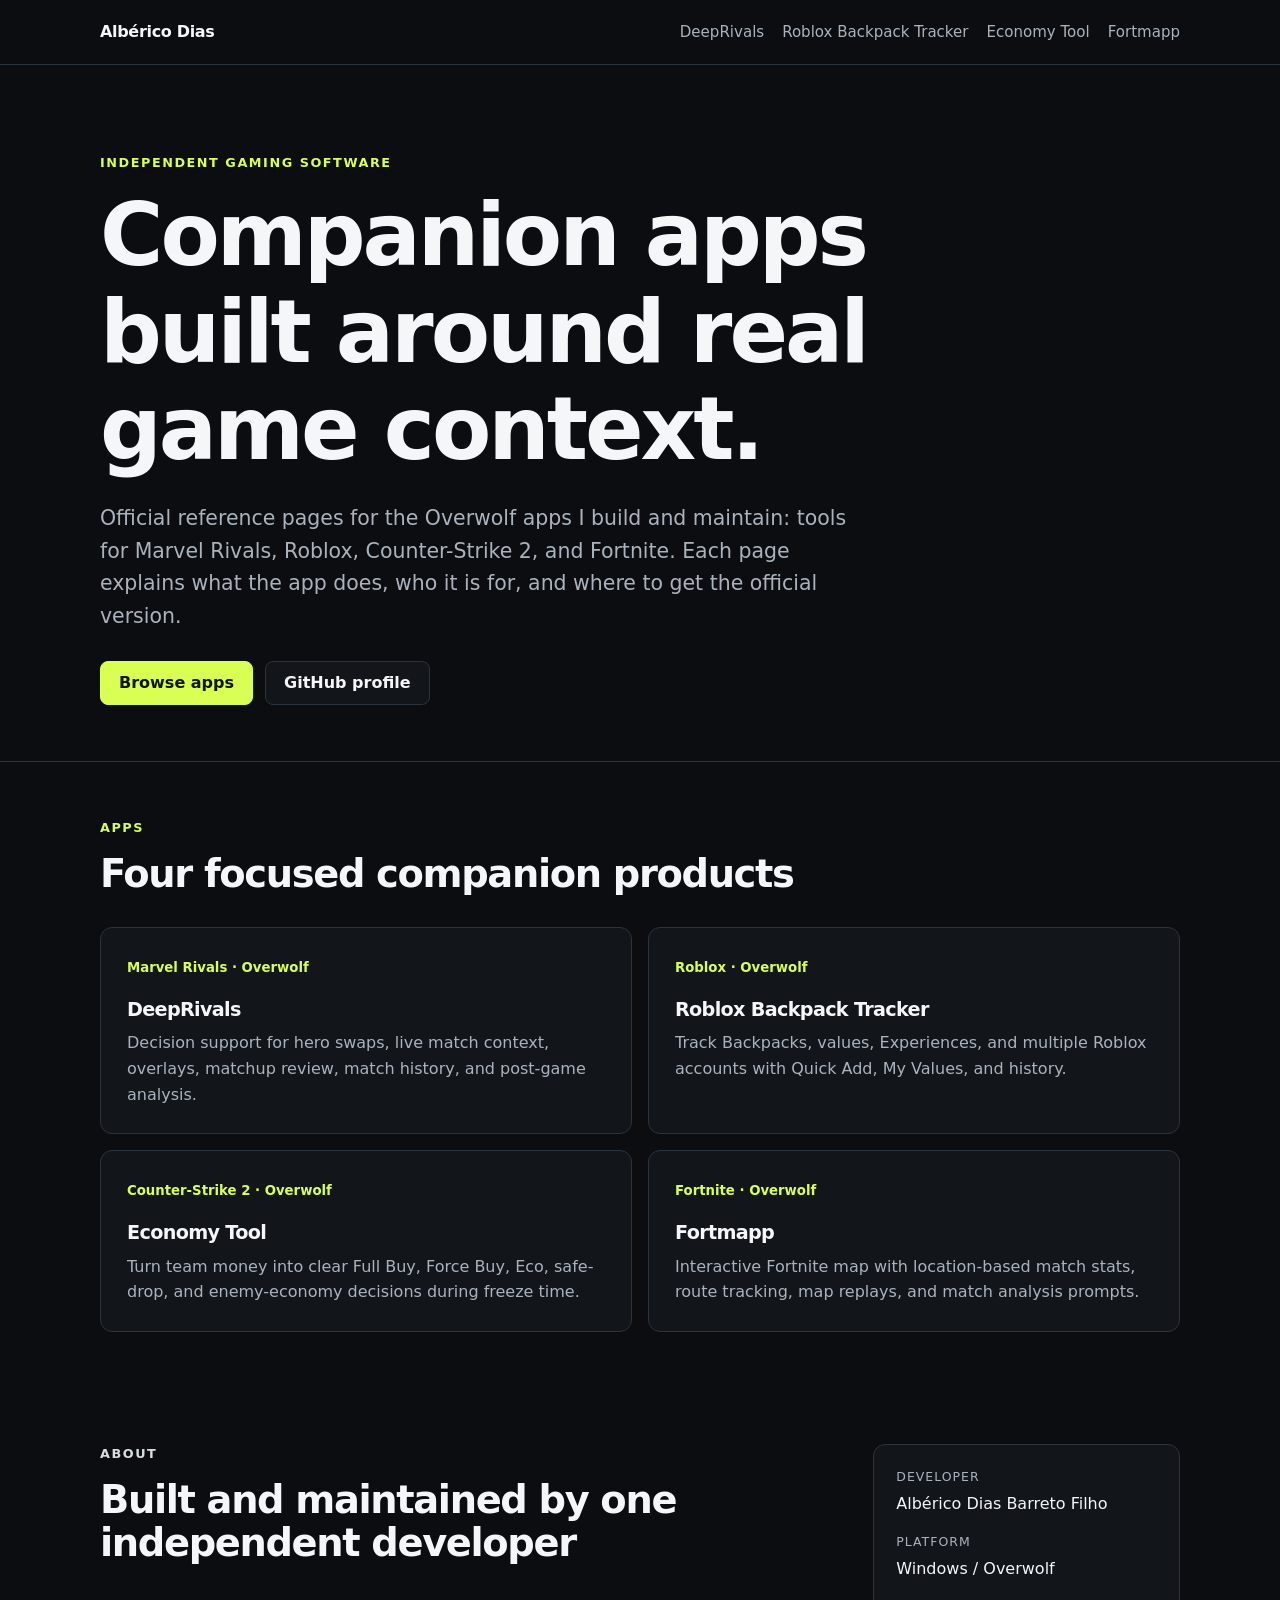
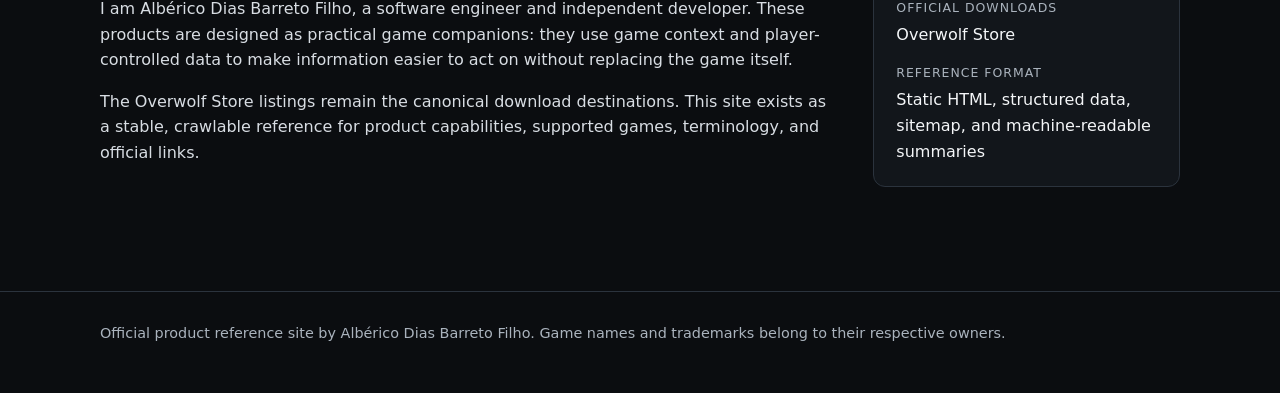
==== index.html @ 3a1efdbc "feat: add app portfolio reference homepage" ====
<!doctype html>
<html lang="en">
<head>
  <meta charset="utf-8">
  <meta name="viewport" content="width=device-width, initial-scale=1">
  <title>Gaming companion apps by Albérico Dias Barreto Filho</title>
  <meta name="description" content="Official reference site for DeepRivals, Roblox Backpack Tracker, Economy Tool, and Fortmapp — gaming companion apps by independent developer Albérico Dias Barreto Filho.">
  <link rel="canonical" href="https://albericod.github.io/">
  <meta property="og:type" content="website">
  <meta property="og:title" content="Gaming companion apps by Albérico Dias Barreto Filho">
  <meta property="og:description" content="Official reference pages for DeepRivals, Roblox Backpack Tracker, Economy Tool, and Fortmapp.">
  <meta property="og:url" content="https://albericod.github.io/">
  <link rel="stylesheet" href="/styles.css">
  <script type="application/ld+json">
  {
    "@context": "https://schema.org",
    "@graph": [
      {
        "@type": "Person",
        "@id": "https://albericod.github.io/#alberico",
        "name": "Albérico Dias Barreto Filho",
        "alternateName": "AlbericoD",
        "url": "https://albericod.github.io/",
        "sameAs": ["https://github.com/AlbericoD"],
        "jobTitle": "Software Engineer and Independent Developer"
      },
      {
        "@type": "WebSite",
        "@id": "https://albericod.github.io/#website",
        "url": "https://albericod.github.io/",
        "name": "Albérico Dias — Gaming Companion Apps",
        "author": {"@id": "https://albericod.github.io/#alberico"}
      },
      {
        "@type": "ItemList",
        "name": "Gaming companion apps by Albérico Dias Barreto Filho",
        "itemListElement": [
          {"@type": "ListItem", "position": 1, "url": "https://albericod.github.io/deeprivals/", "name": "DeepRivals"},
          {"@type": "ListItem", "position": 2, "url": "https://albericod.github.io/roblox-backpack-tracker/", "name": "Roblox Backpack Tracker"},
          {"@type": "ListItem", "position": 3, "url": "https://albericod.github.io/economy-tool/", "name": "Economy Tool"},
          {"@type": "ListItem", "position": 4, "url": "https://albericod.github.io/fortmapp/", "name": "Fortmapp"}
        ]
      }
    ]
  }
  </script>
</head>
<body>
  <header class="site-header">
    <div class="container">
      <a class="brand" href="/">Albérico Dias</a>
      <nav aria-label="Primary navigation">
        <a href="/deeprivals/">DeepRivals</a>
        <a href="/roblox-backpack-tracker/">Roblox Backpack Tracker</a>
        <a href="/economy-tool/">Economy Tool</a>
        <a href="/fortmapp/">Fortmapp</a>
      </nav>
    </div>
  </header>

  <main>
    <section class="hero">
      <div class="container">
        <p class="eyebrow">Independent gaming software</p>
        <h1>Companion apps built around real game context.</h1>
        <p class="lead">Official reference pages for the Overwolf apps I build and maintain: tools for Marvel Rivals, Roblox, Counter-Strike 2, and Fortnite. Each page explains what the app does, who it is for, and where to get the official version.</p>
        <div class="actions">
          <a class="button primary" href="#apps">Browse apps</a>
          <a class="button" href="https://github.com/AlbericoD" rel="me">GitHub profile</a>
        </div>
      </div>
    </section>

    <section id="apps">
      <div class="container">
        <p class="eyebrow">Apps</p>
        <h2>Four focused companion products</h2>
        <div class="grid">
          <a class="card" href="/deeprivals/">
            <span class="meta">Marvel Rivals · Overwolf</span>
            <h3>DeepRivals</h3>
            <p>Decision support for hero swaps, live match context, overlays, matchup review, match history, and post-game analysis.</p>
          </a>
          <a class="card" href="/roblox-backpack-tracker/">
            <span class="meta">Roblox · Overwolf</span>
            <h3>Roblox Backpack Tracker</h3>
            <p>Track Backpacks, values, Experiences, and multiple Roblox accounts with Quick Add, My Values, and history.</p>
          </a>
          <a class="card" href="/economy-tool/">
            <span class="meta">Counter-Strike 2 · Overwolf</span>
            <h3>Economy Tool</h3>
            <p>Turn team money into clear Full Buy, Force Buy, Eco, safe-drop, and enemy-economy decisions during freeze time.</p>
          </a>
          <a class="card" href="/fortmapp/">
            <span class="meta">Fortnite · Overwolf</span>
            <h3>Fortmapp</h3>
            <p>Interactive Fortnite map with location-based match stats, route tracking, map replays, and match analysis prompts.</p>
          </a>
        </div>
      </div>
    </section>

    <section>
      <div class="container content-grid">
        <div class="prose">
          <p class="eyebrow">About</p>
          <h2>Built and maintained by one independent developer</h2>
          <p>I am Albérico Dias Barreto Filho, a software engineer and independent developer. These products are designed as practical game companions: they use game context and player-controlled data to make information easier to act on without replacing the game itself.</p>
          <p>The Overwolf Store listings remain the canonical download destinations. This site exists as a stable, crawlable reference for product capabilities, supported games, terminology, and official links.</p>
        </div>
        <aside class="fact-box" aria-label="Site facts">
          <dl>
            <dt>Developer</dt><dd>Albérico Dias Barreto Filho</dd>
            <dt>Platform</dt><dd>Windows / Overwolf</dd>
            <dt>Official downloads</dt><dd>Overwolf Store</dd>
            <dt>Reference format</dt><dd>Static HTML, structured data, sitemap, and machine-readable summaries</dd>
          </dl>
        </aside>
      </div>
    </section>
  </main>

  <footer class="site-footer">
    <div class="container">Official product reference site by Albérico Dias Barreto Filho. Game names and trademarks belong to their respective owners.</div>
  </footer>
</body>
</html>
---- styles.css ----
:root {
  color-scheme: light;
  --bg: #0b0d10;
  --surface: #12161b;
  --surface-2: #181d24;
  --text: #f4f6f8;
  --muted: #aab3bd;
  --border: #2b333d;
  --accent: #d9ff54;
  --accent-text: #111500;
  --link: #d9ff54;
  --max: 1080px;
}

* { box-sizing: border-box; }

html { scroll-behavior: smooth; }

body {
  margin: 0;
  background: var(--bg);
  color: var(--text);
  font-family: Inter, ui-sans-serif, system-ui, -apple-system, BlinkMacSystemFont, "Segoe UI", sans-serif;
  line-height: 1.6;
}

a { color: var(--link); }
a:hover { text-decoration-thickness: 2px; }

.container {
  width: min(calc(100% - 32px), var(--max));
  margin: 0 auto;
}

.site-header {
  border-bottom: 1px solid var(--border);
  background: rgba(11, 13, 16, 0.94);
}

.site-header .container {
  min-height: 64px;
  display: flex;
  align-items: center;
  justify-content: space-between;
  gap: 24px;
}

.brand {
  color: var(--text);
  text-decoration: none;
  font-weight: 760;
  letter-spacing: -0.02em;
}

nav { display: flex; gap: 18px; flex-wrap: wrap; }
nav a { color: var(--muted); text-decoration: none; font-size: 0.94rem; }
nav a:hover { color: var(--text); }

.hero {
  padding: 88px 0 56px;
  border-bottom: 1px solid var(--border);
}

.eyebrow {
  margin: 0 0 14px;
  color: var(--accent);
  font-size: 0.8rem;
  font-weight: 760;
  letter-spacing: 0.12em;
  text-transform: uppercase;
}

h1, h2, h3 { line-height: 1.12; letter-spacing: -0.035em; }
h1 { margin: 0; max-width: 820px; font-size: clamp(2.5rem, 7vw, 5.4rem); }
h2 { margin-top: 0; font-size: clamp(1.7rem, 3vw, 2.4rem); }
h3 { margin-bottom: 8px; font-size: 1.2rem; }

.lead {
  max-width: 760px;
  margin: 24px 0 0;
  color: var(--muted);
  font-size: clamp(1.05rem, 2vw, 1.28rem);
}

.actions {
  margin-top: 28px;
  display: flex;
  gap: 12px;
  flex-wrap: wrap;
}

.button {
  display: inline-flex;
  align-items: center;
  justify-content: center;
  min-height: 44px;
  padding: 0 18px;
  border: 1px solid var(--border);
  border-radius: 8px;
  color: var(--text);
  background: var(--surface);
  text-decoration: none;
  font-weight: 700;
}

.button.primary {
  background: var(--accent);
  color: var(--accent-text);
  border-color: var(--accent);
}

main section { padding: 56px 0; }

.grid {
  display: grid;
  grid-template-columns: repeat(2, minmax(0, 1fr));
  gap: 16px;
}

.card {
  display: block;
  padding: 26px;
  background: var(--surface);
  border: 1px solid var(--border);
  border-radius: 12px;
  color: var(--text);
  text-decoration: none;
}

.card:hover { background: var(--surface-2); border-color: #46515e; }
.card p { margin: 10px 0 0; color: var(--muted); }
.card .meta { color: var(--accent); font-size: 0.83rem; font-weight: 720; }

.content-grid {
  display: grid;
  grid-template-columns: minmax(0, 1.55fr) minmax(260px, 0.65fr);
  gap: 42px;
  align-items: start;
}

.prose { max-width: 760px; }
.prose p, .prose li { color: #d8dde3; }
.prose ul { padding-left: 22px; }
.prose section { padding: 28px 0; }

.fact-box {
  position: sticky;
  top: 24px;
  padding: 22px;
  border: 1px solid var(--border);
  border-radius: 12px;
  background: var(--surface);
}

.fact-box dl { margin: 0; }
.fact-box dt { margin-top: 16px; color: var(--muted); font-size: 0.78rem; text-transform: uppercase; letter-spacing: 0.08em; }
.fact-box dt:first-child { margin-top: 0; }
.fact-box dd { margin: 4px 0 0; }

.faq details {
  border-top: 1px solid var(--border);
  padding: 18px 0;
}
.faq details:last-child { border-bottom: 1px solid var(--border); }
.faq summary { cursor: pointer; font-weight: 720; }
.faq details p { margin-bottom: 0; }

.site-footer {
  margin-top: 48px;
  padding: 30px 0 48px;
  border-top: 1px solid var(--border);
  color: var(--muted);
  font-size: 0.9rem;
}

.small { color: var(--muted); font-size: 0.9rem; }

@media (max-width: 760px) {
  .site-header .container { align-items: flex-start; flex-direction: column; padding: 16px 0; }
  .hero { padding-top: 58px; }
  .grid, .content-grid { grid-template-columns: 1fr; }
  .fact-box { position: static; }
}
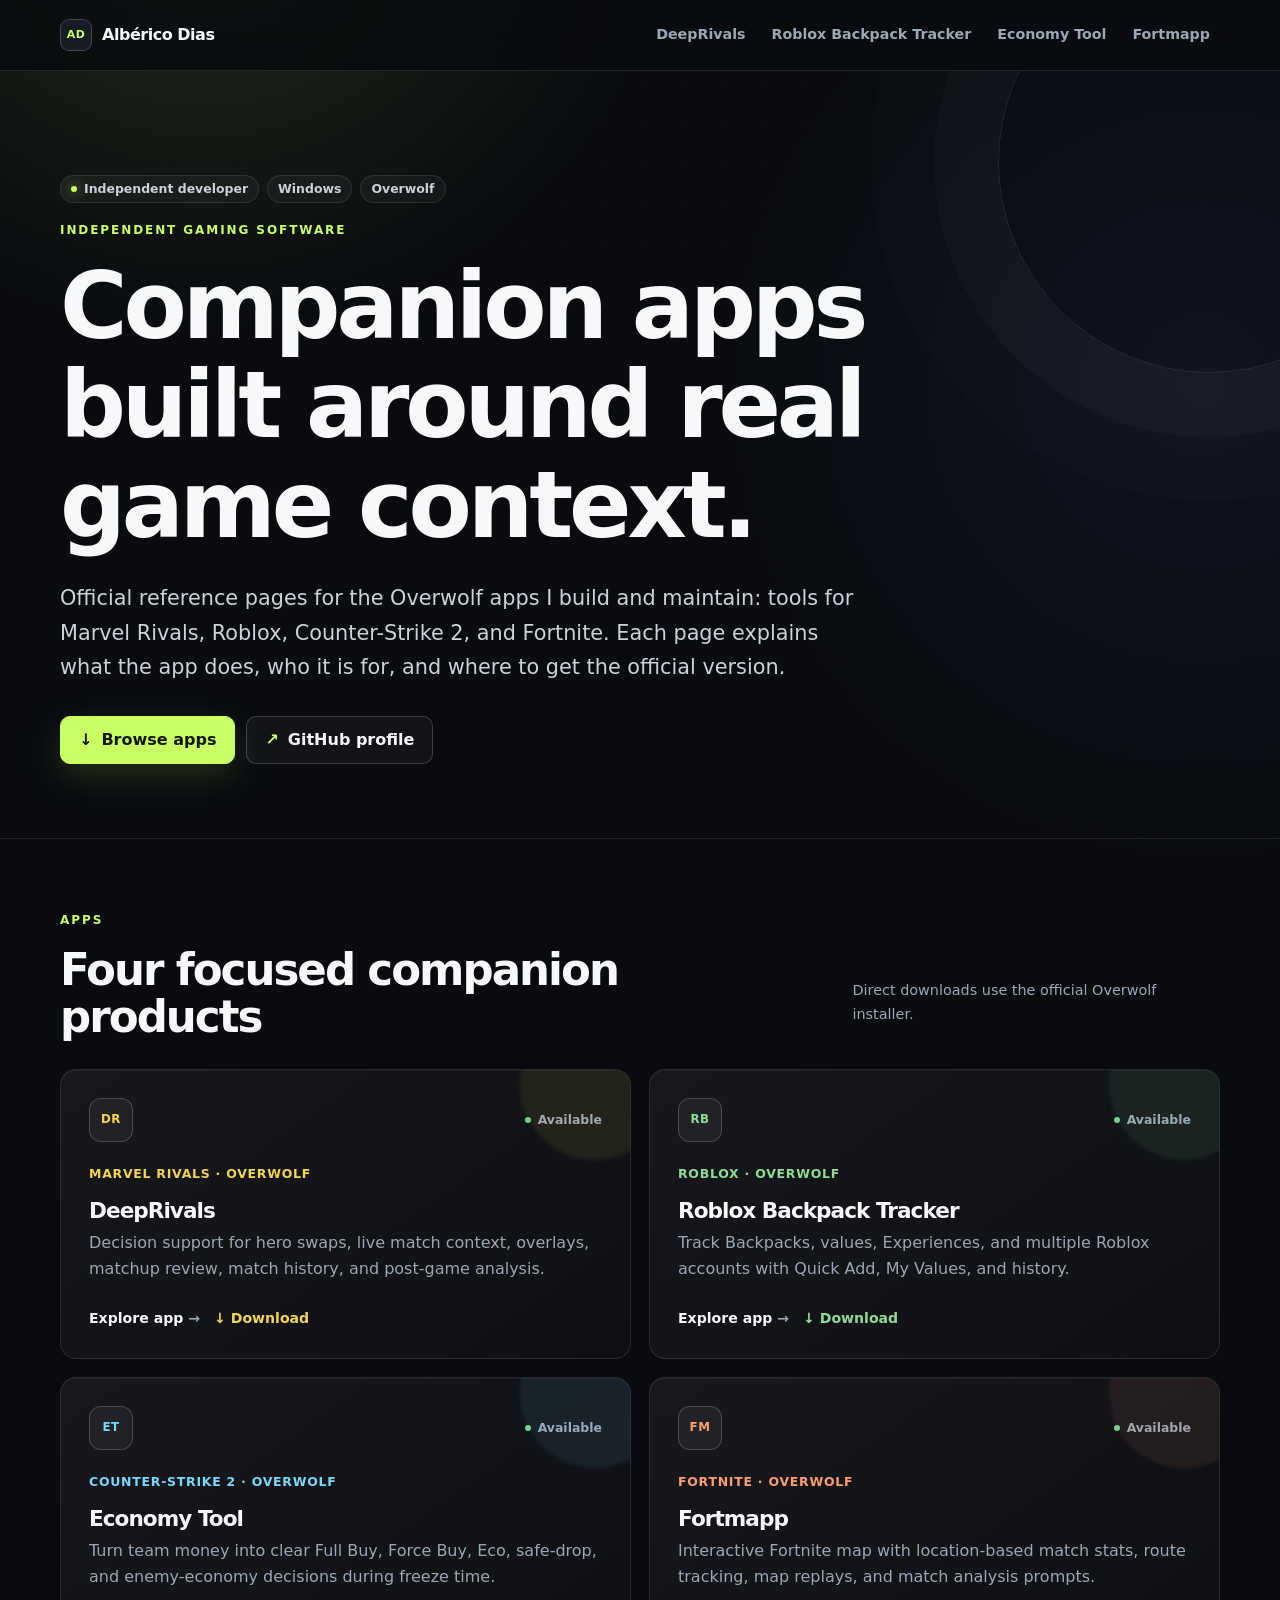
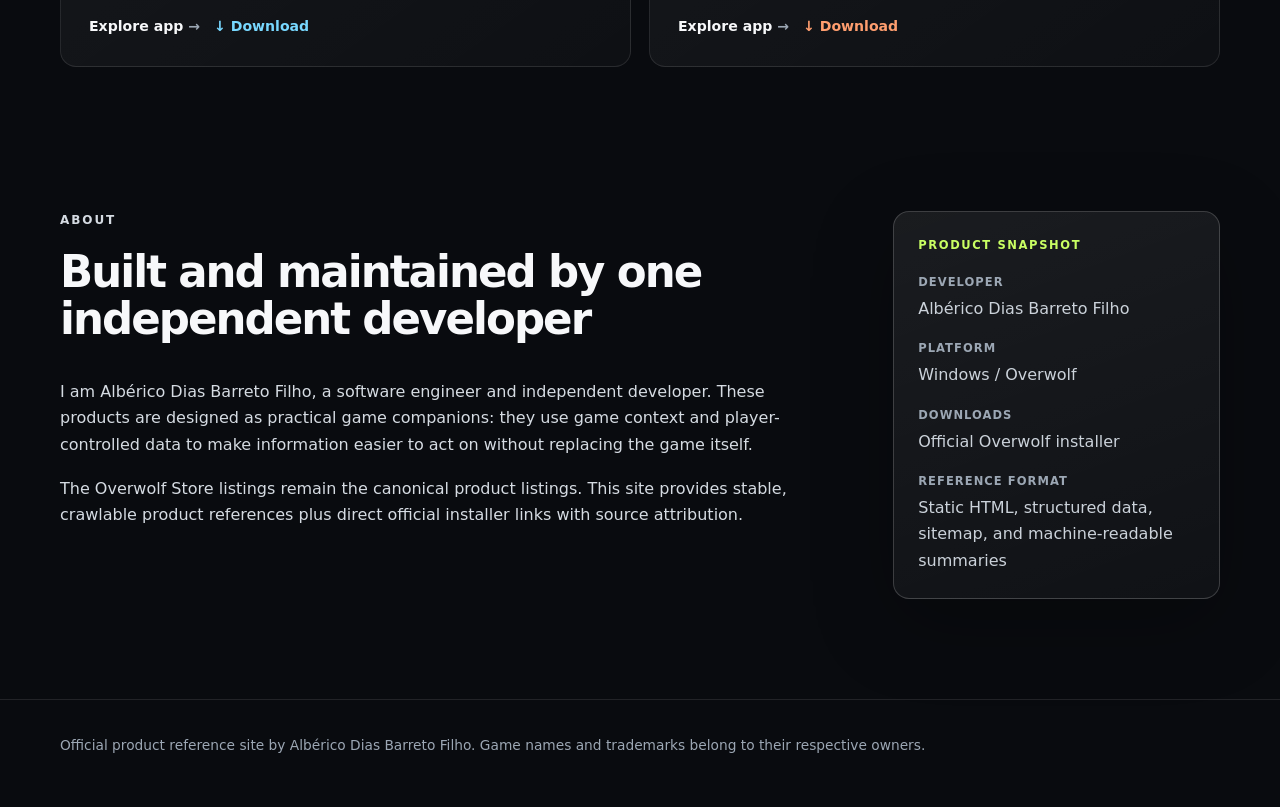
==== commit b8ad061e: "Add direct tracked downloads and richer homepage presentation" ====
--- a/index.html
+++ b/index.html
@@ -8,7 +8,7 @@
   <link rel="canonical" href="https://albericod.github.io/">
   <meta property="og:type" content="website">
   <meta property="og:title" content="Gaming companion apps by Albérico Dias Barreto Filho">
-  <meta property="og:description" content="Official reference pages for DeepRivals, Roblox Backpack Tracker, Economy Tool, and Fortmapp.">
+  <meta property="og:description" content="Official reference pages and direct downloads for DeepRivals, Roblox Backpack Tracker, Economy Tool, and Fortmapp.">
   <meta property="og:url" content="https://albericod.github.io/">
   <link rel="stylesheet" href="/styles.css">
   <script type="application/ld+json">
@@ -61,41 +61,87 @@
   <main>
     <section class="hero">
       <div class="container">
+        <div class="hero-meta">
+          <span class="chip live">Independent developer</span>
+          <span class="chip">Windows</span>
+          <span class="chip">Overwolf</span>
+        </div>
         <p class="eyebrow">Independent gaming software</p>
         <h1>Companion apps built around real game context.</h1>
         <p class="lead">Official reference pages for the Overwolf apps I build and maintain: tools for Marvel Rivals, Roblox, Counter-Strike 2, and Fortnite. Each page explains what the app does, who it is for, and where to get the official version.</p>
         <div class="actions">
           <a class="button primary" href="#apps">Browse apps</a>
-          <a class="button" href="https://github.com/AlbericoD" rel="me">GitHub profile</a>
+          <a class="button store" href="https://github.com/AlbericoD" rel="me">GitHub profile</a>
         </div>
       </div>
     </section>
 
     <section id="apps">
       <div class="container">
-        <p class="eyebrow">Apps</p>
-        <h2>Four focused companion products</h2>
+        <div class="section-intro">
+          <div>
+            <p class="eyebrow">Apps</p>
+            <h2>Four focused companion products</h2>
+          </div>
+          <p class="small">Direct downloads use the official Overwolf installer.</p>
+        </div>
+
         <div class="grid">
-          <a class="card" href="/deeprivals/">
+          <article class="card deeprivals">
+            <div class="card-top">
+              <span class="app-mark">DR</span>
+              <span class="status">Available</span>
+            </div>
             <span class="meta">Marvel Rivals · Overwolf</span>
             <h3>DeepRivals</h3>
             <p>Decision support for hero swaps, live match context, overlays, matchup review, match history, and post-game analysis.</p>
-          </a>
-          <a class="card" href="/roblox-backpack-tracker/">
+            <div class="card-actions">
+              <a class="details" href="/deeprivals/">Explore app</a>
+              <a class="download" href="https://download.overwolf.com/install/Download?Name=DeepRivals&amp;ExtensionId=fipjbdjlcobbgcmcecmlcdehcepalohfbnfijgnb&amp;Channel=website&amp;utm_source=albericod_github_pages&amp;utm_medium=owned_site&amp;utm_campaign=deeprivals">Download</a>
+            </div>
+          </article>
+
+          <article class="card roblox">
+            <div class="card-top">
+              <span class="app-mark">RB</span>
+              <span class="status">Available</span>
+            </div>
             <span class="meta">Roblox · Overwolf</span>
             <h3>Roblox Backpack Tracker</h3>
             <p>Track Backpacks, values, Experiences, and multiple Roblox accounts with Quick Add, My Values, and history.</p>
-          </a>
-          <a class="card" href="/economy-tool/">
+            <div class="card-actions">
+              <a class="details" href="/roblox-backpack-tracker/">Explore app</a>
+              <a class="download" href="https://download.overwolf.com/install/Download?Name=Roblox_Backpack_Tracker&amp;ExtensionId=ghaceipjlnjanjohgfojcgmghnnnkedhajjndmpn&amp;Channel=website&amp;utm_source=albericod_github_pages&amp;utm_medium=owned_site&amp;utm_campaign=roblox_backpack_tracker">Download</a>
+            </div>
+          </article>
+
+          <article class="card economy">
+            <div class="card-top">
+              <span class="app-mark">ET</span>
+              <span class="status">Available</span>
+            </div>
             <span class="meta">Counter-Strike 2 · Overwolf</span>
             <h3>Economy Tool</h3>
             <p>Turn team money into clear Full Buy, Force Buy, Eco, safe-drop, and enemy-economy decisions during freeze time.</p>
-          </a>
-          <a class="card" href="/fortmapp/">
+            <div class="card-actions">
+              <a class="details" href="/economy-tool/">Explore app</a>
+              <a class="download" href="https://download.overwolf.com/install/Download?Name=Economy_Tool&amp;ExtensionId=bpbdciihabfhpbemdkecilbakkallomibgnjhkmm&amp;Channel=website&amp;utm_source=albericod_github_pages&amp;utm_medium=owned_site&amp;utm_campaign=economy_tool">Download</a>
+            </div>
+          </article>
+
+          <article class="card fortmapp">
+            <div class="card-top">
+              <span class="app-mark">FM</span>
+              <span class="status">Available</span>
+            </div>
             <span class="meta">Fortnite · Overwolf</span>
             <h3>Fortmapp</h3>
             <p>Interactive Fortnite map with location-based match stats, route tracking, map replays, and match analysis prompts.</p>
-          </a>
+            <div class="card-actions">
+              <a class="details" href="/fortmapp/">Explore app</a>
+              <a class="download" href="https://download.overwolf.com/install/Download?Name=Fortmapp&amp;ExtensionId=eglgjdefmjkaeoebbjojgpfknnppbeffhgehbmdh&amp;Channel=website&amp;utm_source=albericod_github_pages&amp;utm_medium=owned_site&amp;utm_campaign=fortmapp">Download</a>
+            </div>
+          </article>
         </div>
       </div>
     </section>
@@ -106,13 +152,13 @@
           <p class="eyebrow">About</p>
           <h2>Built and maintained by one independent developer</h2>
           <p>I am Albérico Dias Barreto Filho, a software engineer and independent developer. These products are designed as practical game companions: they use game context and player-controlled data to make information easier to act on without replacing the game itself.</p>
-          <p>The Overwolf Store listings remain the canonical download destinations. This site exists as a stable, crawlable reference for product capabilities, supported games, terminology, and official links.</p>
+          <p>The Overwolf Store listings remain the canonical product listings. This site provides stable, crawlable product references plus direct official installer links with source attribution.</p>
         </div>
         <aside class="fact-box" aria-label="Site facts">
           <dl>
             <dt>Developer</dt><dd>Albérico Dias Barreto Filho</dd>
             <dt>Platform</dt><dd>Windows / Overwolf</dd>
-            <dt>Official downloads</dt><dd>Overwolf Store</dd>
+            <dt>Downloads</dt><dd>Official Overwolf installer</dd>
             <dt>Reference format</dt><dd>Static HTML, structured data, sitemap, and machine-readable summaries</dd>
           </dl>
         </aside>
--- a/styles.css
+++ b/styles.css
@@ -1,15 +1,45 @@
 :root {
-  color-scheme: light;
-  --bg: #0b0d10;
-  --surface: #12161b;
-  --surface-2: #181d24;
-  --text: #f4f6f8;
-  --muted: #aab3bd;
-  --border: #2b333d;
-  --accent: #d9ff54;
-  --accent-text: #111500;
-  --link: #d9ff54;
-  --max: 1080px;
+  color-scheme: dark;
+  --bg: #090b0f;
+  --surface: #11151b;
+  --surface-2: #171c24;
+  --surface-3: #1c222c;
+  --text: #f7f8fa;
+  --muted: #9ca7b4;
+  --soft: #cbd2da;
+  --border: rgba(255, 255, 255, 0.10);
+  --border-strong: rgba(255, 255, 255, 0.18);
+  --accent: #c9ff63;
+  --accent-soft: rgba(201, 255, 99, 0.14);
+  --accent-text: #111700;
+  --link: var(--accent);
+  --max: 1160px;
+  --reading: 760px;
+  --shadow: 0 24px 80px rgba(0, 0, 0, 0.26);
+}
+
+.theme-deeprivals {
+  --accent: #f3d64e;
+  --accent-soft: rgba(243, 214, 78, 0.14);
+  --accent-text: #181500;
+}
+
+.theme-roblox {
+  --accent: #8fdc9a;
+  --accent-soft: rgba(143, 220, 154, 0.14);
+  --accent-text: #07170a;
+}
+
+.theme-economy {
+  --accent: #78d8ff;
+  --accent-soft: rgba(120, 216, 255, 0.14);
+  --accent-text: #03131a;
+}
+
+.theme-fortmapp {
+  --accent: #ff9e6f;
+  --accent-soft: rgba(255, 158, 111, 0.14);
+  --accent-text: #1e0b03;
 }
 
 * { box-sizing: border-box; }
@@ -18,74 +48,203 @@
 
 body {
   margin: 0;
-  background: var(--bg);
+  min-height: 100vh;
+  background:
+    radial-gradient(circle at 16% -6%, var(--accent-soft), transparent 30rem),
+    radial-gradient(circle at 94% 16%, rgba(112, 131, 255, 0.08), transparent 30rem),
+    var(--bg);
   color: var(--text);
   font-family: Inter, ui-sans-serif, system-ui, -apple-system, BlinkMacSystemFont, "Segoe UI", sans-serif;
-  line-height: 1.6;
-}
-
-a { color: var(--link); }
+  line-height: 1.65;
+  text-rendering: optimizeLegibility;
+}
+
+body::before {
+  content: "";
+  position: fixed;
+  inset: 0;
+  z-index: -1;
+  pointer-events: none;
+  opacity: 0.28;
+  background-image:
+    linear-gradient(rgba(255,255,255,0.025) 1px, transparent 1px),
+    linear-gradient(90deg, rgba(255,255,255,0.025) 1px, transparent 1px);
+  background-size: 40px 40px;
+  mask-image: linear-gradient(to bottom, black, transparent 72%);
+}
+
+::selection {
+  background: var(--accent);
+  color: var(--accent-text);
+}
+
+a { color: var(--link); text-underline-offset: 3px; }
 a:hover { text-decoration-thickness: 2px; }
 
 .container {
-  width: min(calc(100% - 32px), var(--max));
+  width: min(calc(100% - 40px), var(--max));
   margin: 0 auto;
 }
 
 .site-header {
+  position: sticky;
+  top: 0;
+  z-index: 20;
   border-bottom: 1px solid var(--border);
-  background: rgba(11, 13, 16, 0.94);
+  background: rgba(9, 11, 15, 0.82);
+  backdrop-filter: blur(18px);
 }
 
 .site-header .container {
-  min-height: 64px;
+  min-height: 70px;
   display: flex;
   align-items: center;
   justify-content: space-between;
-  gap: 24px;
+  gap: 28px;
 }
 
 .brand {
+  display: inline-flex;
+  align-items: center;
+  gap: 10px;
   color: var(--text);
   text-decoration: none;
+  font-weight: 800;
+  letter-spacing: -0.03em;
+}
+
+.brand::before {
+  content: "AD";
+  display: grid;
+  place-items: center;
+  width: 30px;
+  height: 30px;
+  border: 1px solid var(--border-strong);
+  border-radius: 9px;
+  background: var(--surface-2);
+  color: var(--accent);
+  font-size: 0.68rem;
+  letter-spacing: 0.04em;
+}
+
+nav {
+  display: flex;
+  gap: 6px;
+  flex-wrap: wrap;
+  justify-content: flex-end;
+}
+
+nav a {
+  padding: 8px 10px;
+  border-radius: 8px;
+  color: var(--muted);
+  text-decoration: none;
+  font-size: 0.89rem;
+  font-weight: 650;
+}
+
+nav a:hover {
+  background: rgba(255,255,255,0.05);
+  color: var(--text);
+}
+
+.hero {
+  position: relative;
+  padding: 104px 0 74px;
+  border-bottom: 1px solid var(--border);
+  overflow: hidden;
+}
+
+.hero::after {
+  content: "";
+  position: absolute;
+  width: 420px;
+  height: 420px;
+  right: max(-140px, calc((100vw - var(--max)) / 2 - 220px));
+  top: -120px;
+  border: 1px solid var(--border);
+  border-radius: 50%;
+  box-shadow: 0 0 0 64px rgba(255,255,255,0.018), 0 0 0 128px rgba(255,255,255,0.012);
+  pointer-events: none;
+}
+
+.hero .container { position: relative; z-index: 1; }
+
+.eyebrow {
+  margin: 0 0 16px;
+  color: var(--accent);
+  font-size: 0.75rem;
+  font-weight: 800;
+  letter-spacing: 0.16em;
+  text-transform: uppercase;
+}
+
+.hero-meta {
+  display: flex;
+  flex-wrap: wrap;
+  gap: 8px;
+  margin-bottom: 18px;
+}
+
+.chip {
+  display: inline-flex;
+  align-items: center;
+  min-height: 28px;
+  padding: 0 10px;
+  border: 1px solid var(--border);
+  border-radius: 999px;
+  background: rgba(255,255,255,0.035);
+  color: var(--soft);
+  font-size: 0.78rem;
+  font-weight: 680;
+}
+
+.chip.live::before {
+  content: "";
+  width: 6px;
+  height: 6px;
+  margin-right: 7px;
+  border-radius: 50%;
+  background: var(--accent);
+  box-shadow: 0 0 14px var(--accent);
+}
+
+h1, h2, h3 {
+  line-height: 1.08;
+  letter-spacing: -0.045em;
+}
+
+h1 {
+  margin: 0;
+  max-width: 900px;
+  font-size: clamp(3rem, 7.2vw, 6.3rem);
+  font-weight: 820;
+}
+
+h2 {
+  margin-top: 0;
+  font-size: clamp(1.8rem, 3.4vw, 2.75rem);
   font-weight: 760;
-  letter-spacing: -0.02em;
-}
-
-nav { display: flex; gap: 18px; flex-wrap: wrap; }
-nav a { color: var(--muted); text-decoration: none; font-size: 0.94rem; }
-nav a:hover { color: var(--text); }
-
-.hero {
-  padding: 88px 0 56px;
-  border-bottom: 1px solid var(--border);
-}
-
-.eyebrow {
-  margin: 0 0 14px;
-  color: var(--accent);
-  font-size: 0.8rem;
-  font-weight: 760;
-  letter-spacing: 0.12em;
-  text-transform: uppercase;
-}
-
-h1, h2, h3 { line-height: 1.12; letter-spacing: -0.035em; }
-h1 { margin: 0; max-width: 820px; font-size: clamp(2.5rem, 7vw, 5.4rem); }
-h2 { margin-top: 0; font-size: clamp(1.7rem, 3vw, 2.4rem); }
-h3 { margin-bottom: 8px; font-size: 1.2rem; }
+}
+
+h3 {
+  margin: 14px 0 8px;
+  font-size: 1.35rem;
+  font-weight: 740;
+}
 
 .lead {
-  max-width: 760px;
-  margin: 24px 0 0;
-  color: var(--muted);
-  font-size: clamp(1.05rem, 2vw, 1.28rem);
+  max-width: 800px;
+  margin: 26px 0 0;
+  color: var(--soft);
+  font-size: clamp(1.08rem, 2vw, 1.3rem);
+  line-height: 1.65;
 }
 
 .actions {
-  margin-top: 28px;
-  display: flex;
-  gap: 12px;
+  margin-top: 32px;
+  display: flex;
+  gap: 11px;
   flex-wrap: wrap;
 }
 
@@ -93,91 +252,282 @@
   display: inline-flex;
   align-items: center;
   justify-content: center;
-  min-height: 44px;
+  gap: 9px;
+  min-height: 48px;
   padding: 0 18px;
-  border: 1px solid var(--border);
-  border-radius: 8px;
+  border: 1px solid var(--border-strong);
+  border-radius: 10px;
   color: var(--text);
-  background: var(--surface);
+  background: rgba(255,255,255,0.04);
   text-decoration: none;
-  font-weight: 700;
+  font-weight: 760;
+  transition: transform 140ms ease, border-color 140ms ease, background 140ms ease;
+}
+
+.button:hover {
+  transform: translateY(-1px);
+  border-color: rgba(255,255,255,0.3);
+  background: rgba(255,255,255,0.075);
+  text-decoration: none;
 }
 
 .button.primary {
   background: var(--accent);
   color: var(--accent-text);
   border-color: var(--accent);
-}
-
-main section { padding: 56px 0; }
+  box-shadow: 0 12px 36px var(--accent-soft);
+}
+
+.button.primary::before {
+  content: "↓";
+  font-size: 1rem;
+  font-weight: 900;
+}
+
+.button.store::before {
+  content: "↗";
+  color: var(--accent);
+  font-weight: 900;
+}
+
+.action-note {
+  margin: 12px 0 0;
+  color: var(--muted);
+  font-size: 0.84rem;
+}
+
+main > section:not(.hero) { padding: 72px 0; }
+
+.section-intro {
+  display: flex;
+  align-items: end;
+  justify-content: space-between;
+  gap: 24px;
+  margin-bottom: 28px;
+}
+
+.section-intro h2 { margin-bottom: 0; }
 
 .grid {
   display: grid;
   grid-template-columns: repeat(2, minmax(0, 1fr));
-  gap: 16px;
+  gap: 18px;
 }
 
 .card {
+  position: relative;
+  display: flex;
+  min-height: 250px;
+  padding: 28px;
+  flex-direction: column;
+  border: 1px solid var(--border);
+  border-radius: 16px;
+  background: linear-gradient(145deg, rgba(255,255,255,0.055), rgba(255,255,255,0.025));
+  box-shadow: inset 0 1px 0 rgba(255,255,255,0.035);
+  overflow: hidden;
+  transition: transform 160ms ease, border-color 160ms ease, background 160ms ease;
+}
+
+.card::after {
+  content: "";
+  position: absolute;
+  width: 150px;
+  height: 150px;
+  top: -60px;
+  right: -40px;
+  border-radius: 50%;
+  background: var(--card-accent, var(--accent));
+  opacity: 0.08;
+  filter: blur(2px);
+}
+
+.card:hover {
+  transform: translateY(-3px);
+  border-color: var(--border-strong);
+  background: linear-gradient(145deg, rgba(255,255,255,0.07), rgba(255,255,255,0.032));
+}
+
+.card.deeprivals { --card-accent: #f3d64e; }
+.card.roblox { --card-accent: #8fdc9a; }
+.card.economy { --card-accent: #78d8ff; }
+.card.fortmapp { --card-accent: #ff9e6f; }
+
+.card-top {
+  display: flex;
+  align-items: center;
+  justify-content: space-between;
+  gap: 18px;
+}
+
+.app-mark {
+  display: grid;
+  place-items: center;
+  width: 44px;
+  height: 44px;
+  border: 1px solid var(--border-strong);
+  border-radius: 12px;
+  background: rgba(255,255,255,0.05);
+  color: var(--card-accent, var(--accent));
+  font-size: 0.74rem;
+  font-weight: 850;
+  letter-spacing: 0.04em;
+}
+
+.status {
+  display: inline-flex;
+  align-items: center;
+  color: var(--muted);
+  font-size: 0.78rem;
+  font-weight: 680;
+}
+
+.status::before {
+  content: "";
+  width: 6px;
+  height: 6px;
+  margin-right: 7px;
+  border-radius: 50%;
+  background: #70d58a;
+}
+
+.card .meta {
+  margin-top: 22px;
+  color: var(--card-accent, var(--accent));
+  font-size: 0.78rem;
+  font-weight: 760;
+  letter-spacing: 0.06em;
+  text-transform: uppercase;
+}
+
+.card p {
+  margin: 0;
+  color: var(--muted);
+}
+
+.card-actions {
+  display: flex;
+  gap: 14px;
+  margin-top: auto;
+  padding-top: 24px;
+  flex-wrap: wrap;
+}
+
+.card-actions a {
+  font-size: 0.88rem;
+  font-weight: 760;
+  text-decoration: none;
+}
+
+.card-actions .details { color: var(--text); }
+.card-actions .details::after { content: "  →"; color: var(--muted); }
+.card-actions .download { color: var(--card-accent, var(--accent)); }
+.card-actions .download::before { content: "↓ "; }
+
+.content-grid {
+  display: grid;
+  grid-template-columns: minmax(0, 1.55fr) minmax(280px, 0.65fr);
+  gap: 54px;
+  align-items: start;
+}
+
+.prose { max-width: var(--reading); }
+.prose p, .prose li { color: #d5dbe2; }
+.prose p { margin: 0 0 18px; }
+.prose ul { padding: 0; margin: 24px 0 0; list-style: none; }
+.prose li { position: relative; padding: 0 0 14px 27px; }
+.prose li::before {
+  content: "";
+  position: absolute;
+  left: 2px;
+  top: 0.72em;
+  width: 8px;
+  height: 8px;
+  border-radius: 2px;
+  background: var(--accent);
+  box-shadow: 0 0 18px var(--accent-soft);
+}
+
+.prose section {
+  padding: 34px 0;
+  border-bottom: 1px solid var(--border);
+}
+
+.prose section:first-child { padding-top: 4px; }
+.prose section:last-child { border-bottom: 0; }
+
+.fact-box {
+  position: sticky;
+  top: 94px;
+  padding: 24px;
+  border: 1px solid var(--border-strong);
+  border-radius: 16px;
+  background: linear-gradient(160deg, rgba(255,255,255,0.07), rgba(255,255,255,0.03));
+  box-shadow: var(--shadow);
+}
+
+.fact-box::before {
+  content: "Product snapshot";
   display: block;
-  padding: 26px;
-  background: var(--surface);
+  margin-bottom: 18px;
+  color: var(--accent);
+  font-size: 0.72rem;
+  font-weight: 820;
+  letter-spacing: 0.14em;
+  text-transform: uppercase;
+}
+
+.fact-box dl { margin: 0; }
+.fact-box dt {
+  margin-top: 17px;
+  color: var(--muted);
+  font-size: 0.72rem;
+  font-weight: 760;
+  text-transform: uppercase;
+  letter-spacing: 0.09em;
+}
+.fact-box dt:first-child { margin-top: 0; }
+.fact-box dd { margin: 4px 0 0; color: var(--soft); }
+.fact-box a { font-weight: 720; }
+
+.faq details {
+  margin: 10px 0;
+  padding: 0 18px;
   border: 1px solid var(--border);
   border-radius: 12px;
-  color: var(--text);
-  text-decoration: none;
-}
-
-.card:hover { background: var(--surface-2); border-color: #46515e; }
-.card p { margin: 10px 0 0; color: var(--muted); }
-.card .meta { color: var(--accent); font-size: 0.83rem; font-weight: 720; }
-
-.content-grid {
-  display: grid;
-  grid-template-columns: minmax(0, 1.55fr) minmax(260px, 0.65fr);
-  gap: 42px;
-  align-items: start;
-}
-
-.prose { max-width: 760px; }
-.prose p, .prose li { color: #d8dde3; }
-.prose ul { padding-left: 22px; }
-.prose section { padding: 28px 0; }
-
-.fact-box {
-  position: sticky;
-  top: 24px;
-  padding: 22px;
-  border: 1px solid var(--border);
-  border-radius: 12px;
-  background: var(--surface);
-}
-
-.fact-box dl { margin: 0; }
-.fact-box dt { margin-top: 16px; color: var(--muted); font-size: 0.78rem; text-transform: uppercase; letter-spacing: 0.08em; }
-.fact-box dt:first-child { margin-top: 0; }
-.fact-box dd { margin: 4px 0 0; }
-
-.faq details {
-  border-top: 1px solid var(--border);
-  padding: 18px 0;
-}
-.faq details:last-child { border-bottom: 1px solid var(--border); }
-.faq summary { cursor: pointer; font-weight: 720; }
-.faq details p { margin-bottom: 0; }
+  background: rgba(255,255,255,0.025);
+}
+
+.faq details[open] { background: rgba(255,255,255,0.045); border-color: var(--border-strong); }
+.faq summary { cursor: pointer; padding: 17px 0; font-weight: 720; color: var(--text); }
+.faq details p { margin: -3px 0 18px; }
 
 .site-footer {
-  margin-top: 48px;
-  padding: 30px 0 48px;
+  margin-top: 28px;
+  padding: 34px 0 50px;
   border-top: 1px solid var(--border);
   color: var(--muted);
-  font-size: 0.9rem;
+  font-size: 0.86rem;
 }
 
 .small { color: var(--muted); font-size: 0.9rem; }
 
-@media (max-width: 760px) {
-  .site-header .container { align-items: flex-start; flex-direction: column; padding: 16px 0; }
-  .hero { padding-top: 58px; }
-  .grid, .content-grid { grid-template-columns: 1fr; }
+@media (max-width: 900px) {
+  .site-header { position: static; }
+  .site-header .container { align-items: flex-start; flex-direction: column; padding: 16px 0; gap: 12px; }
+  nav { justify-content: flex-start; margin-left: -10px; }
+  .hero { padding: 72px 0 58px; }
+  .hero::after { opacity: 0.45; }
+  .content-grid { grid-template-columns: 1fr; }
   .fact-box { position: static; }
 }
+
+@media (max-width: 680px) {
+  .container { width: min(calc(100% - 28px), var(--max)); }
+  .grid { grid-template-columns: 1fr; }
+  .card { min-height: 230px; }
+  .section-intro { align-items: flex-start; flex-direction: column; }
+  nav { gap: 1px; }
+  nav a { font-size: 0.82rem; padding: 7px 9px; }
+  h1 { font-size: clamp(2.7rem, 14vw, 4.4rem); }
+  main > section:not(.hero) { padding: 54px 0; }
+}
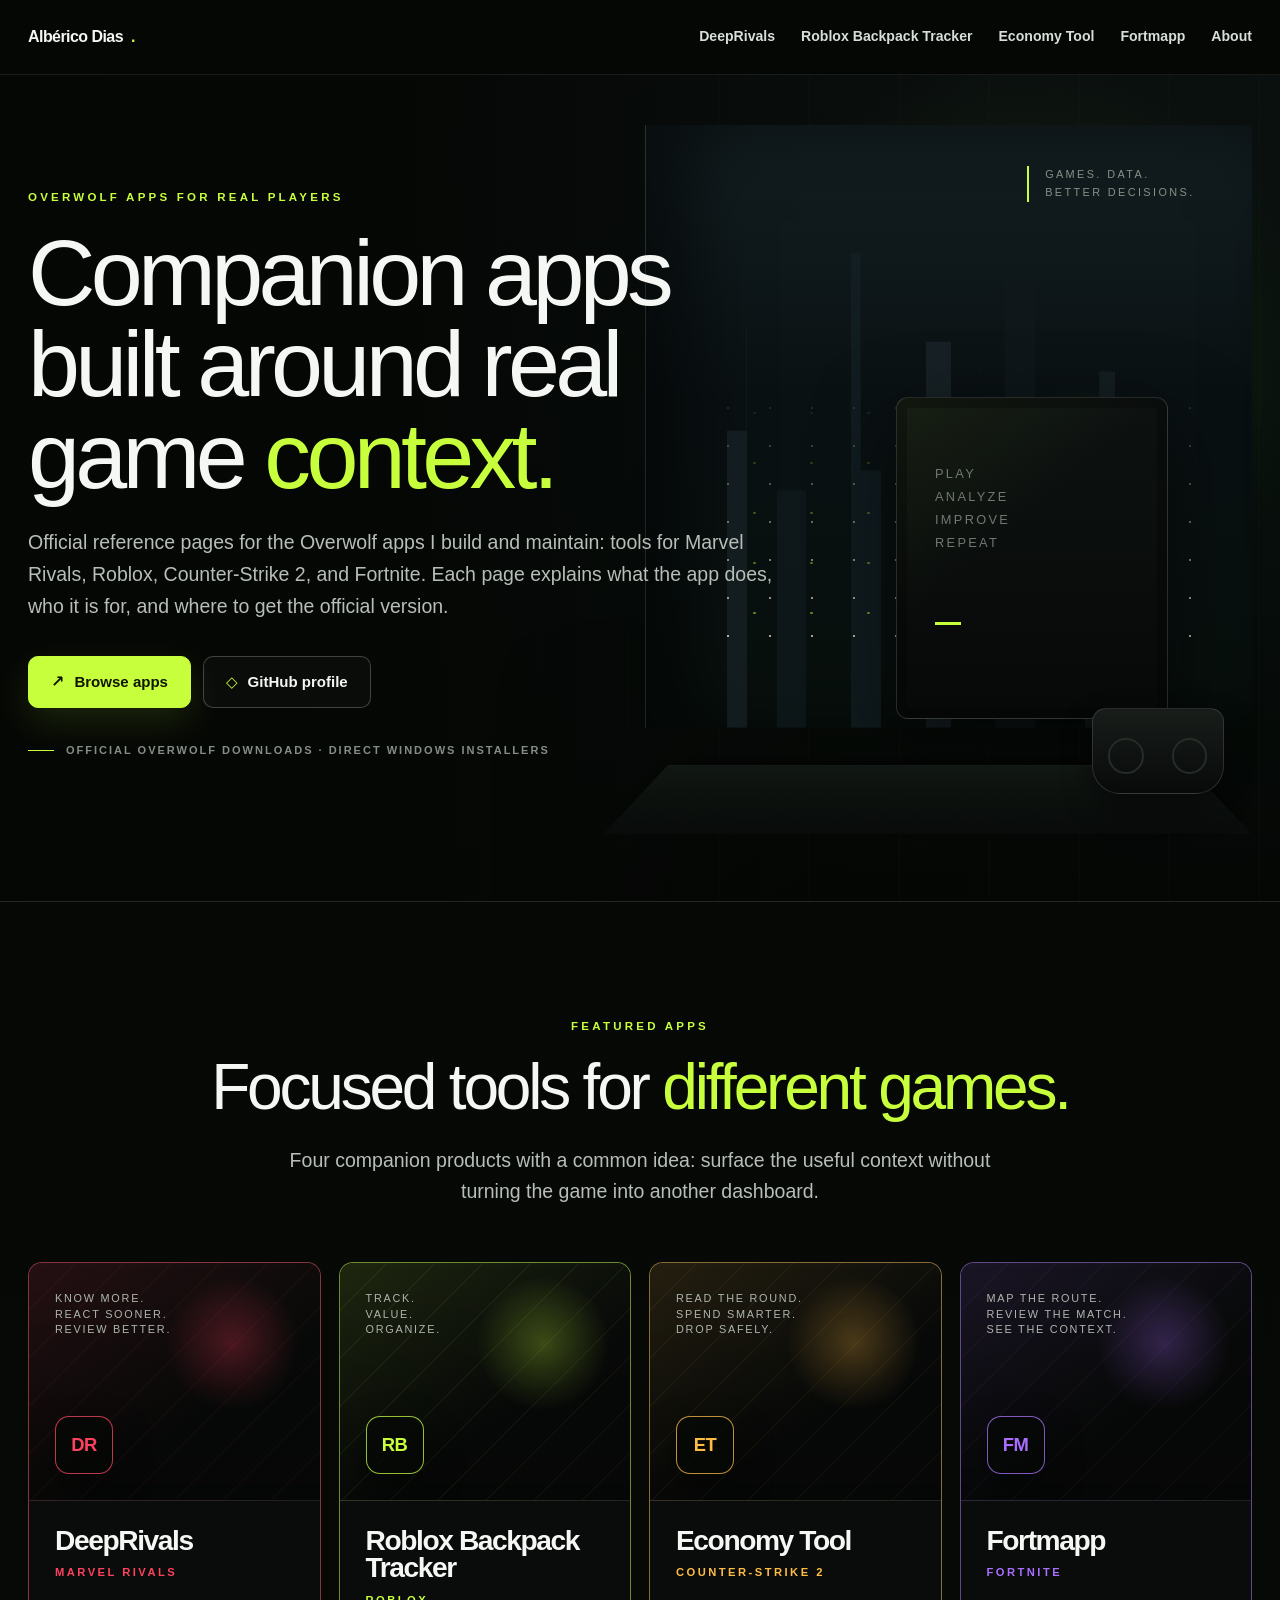
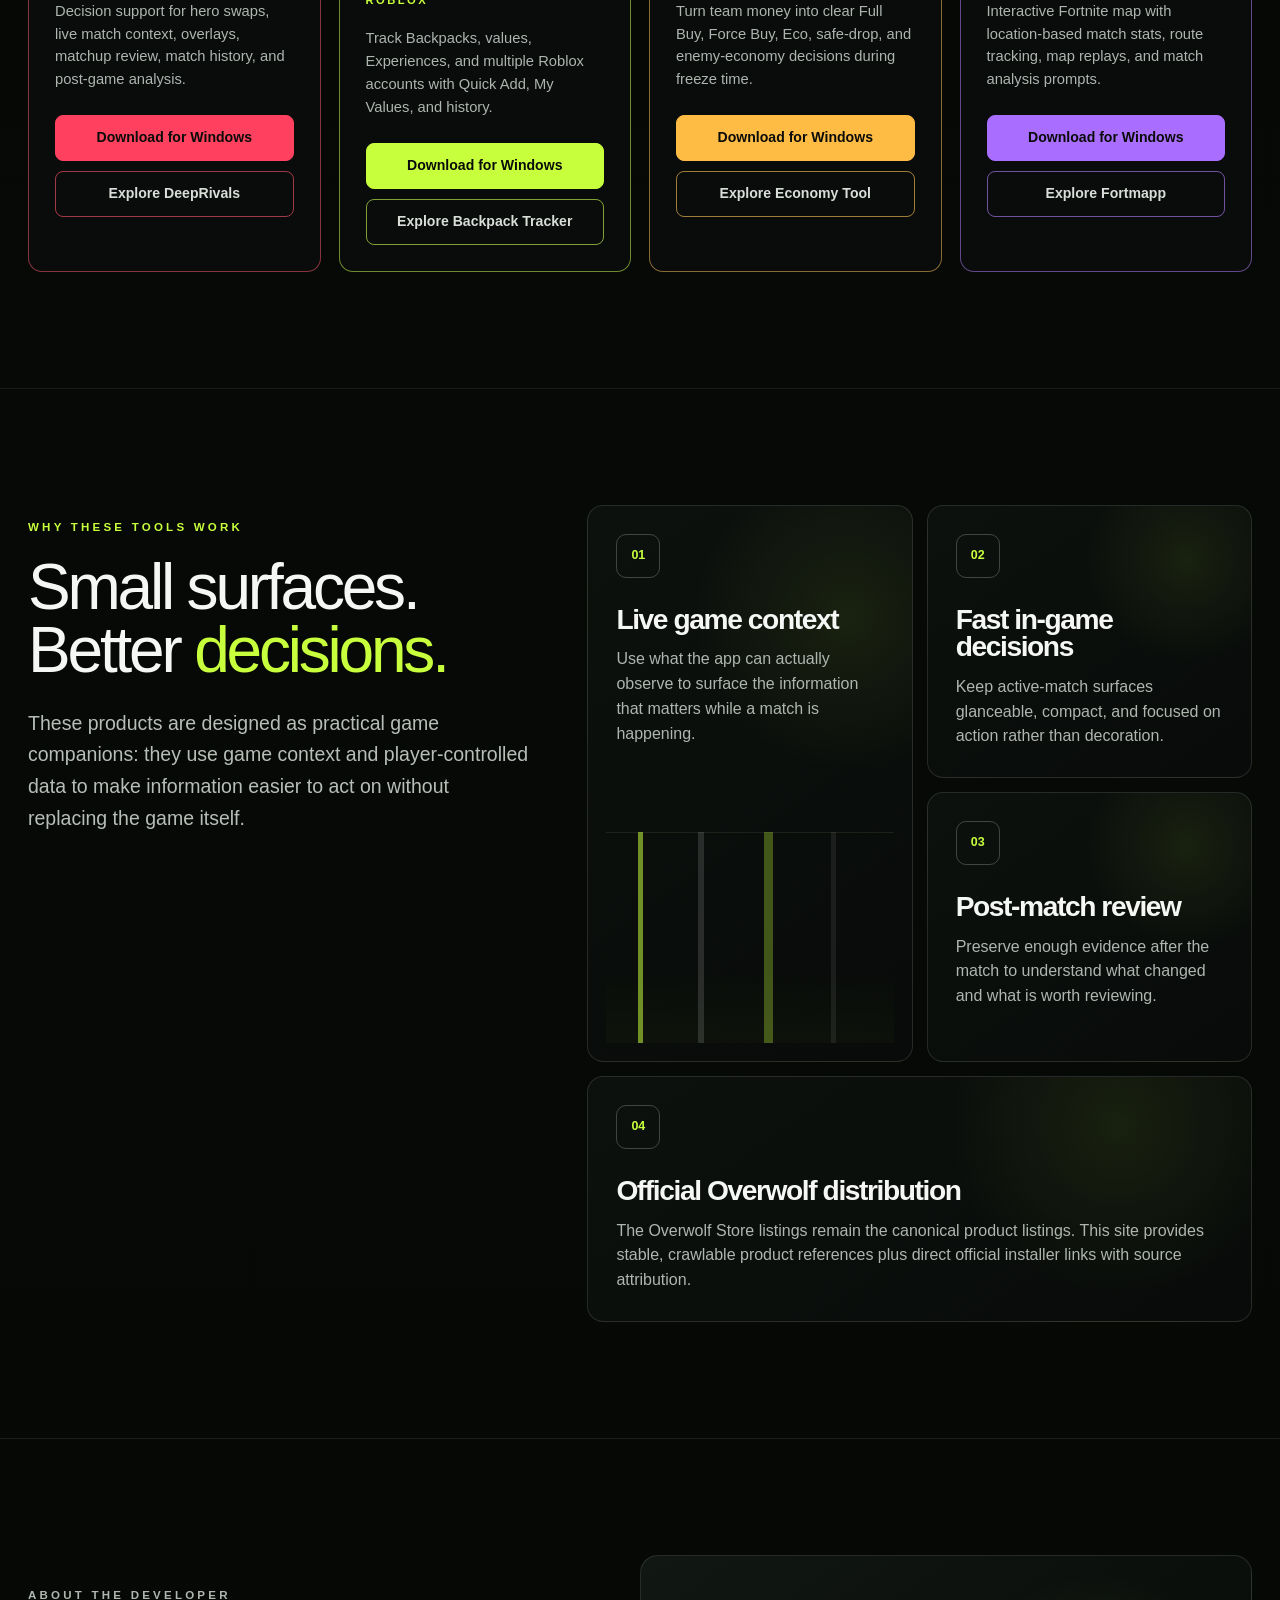
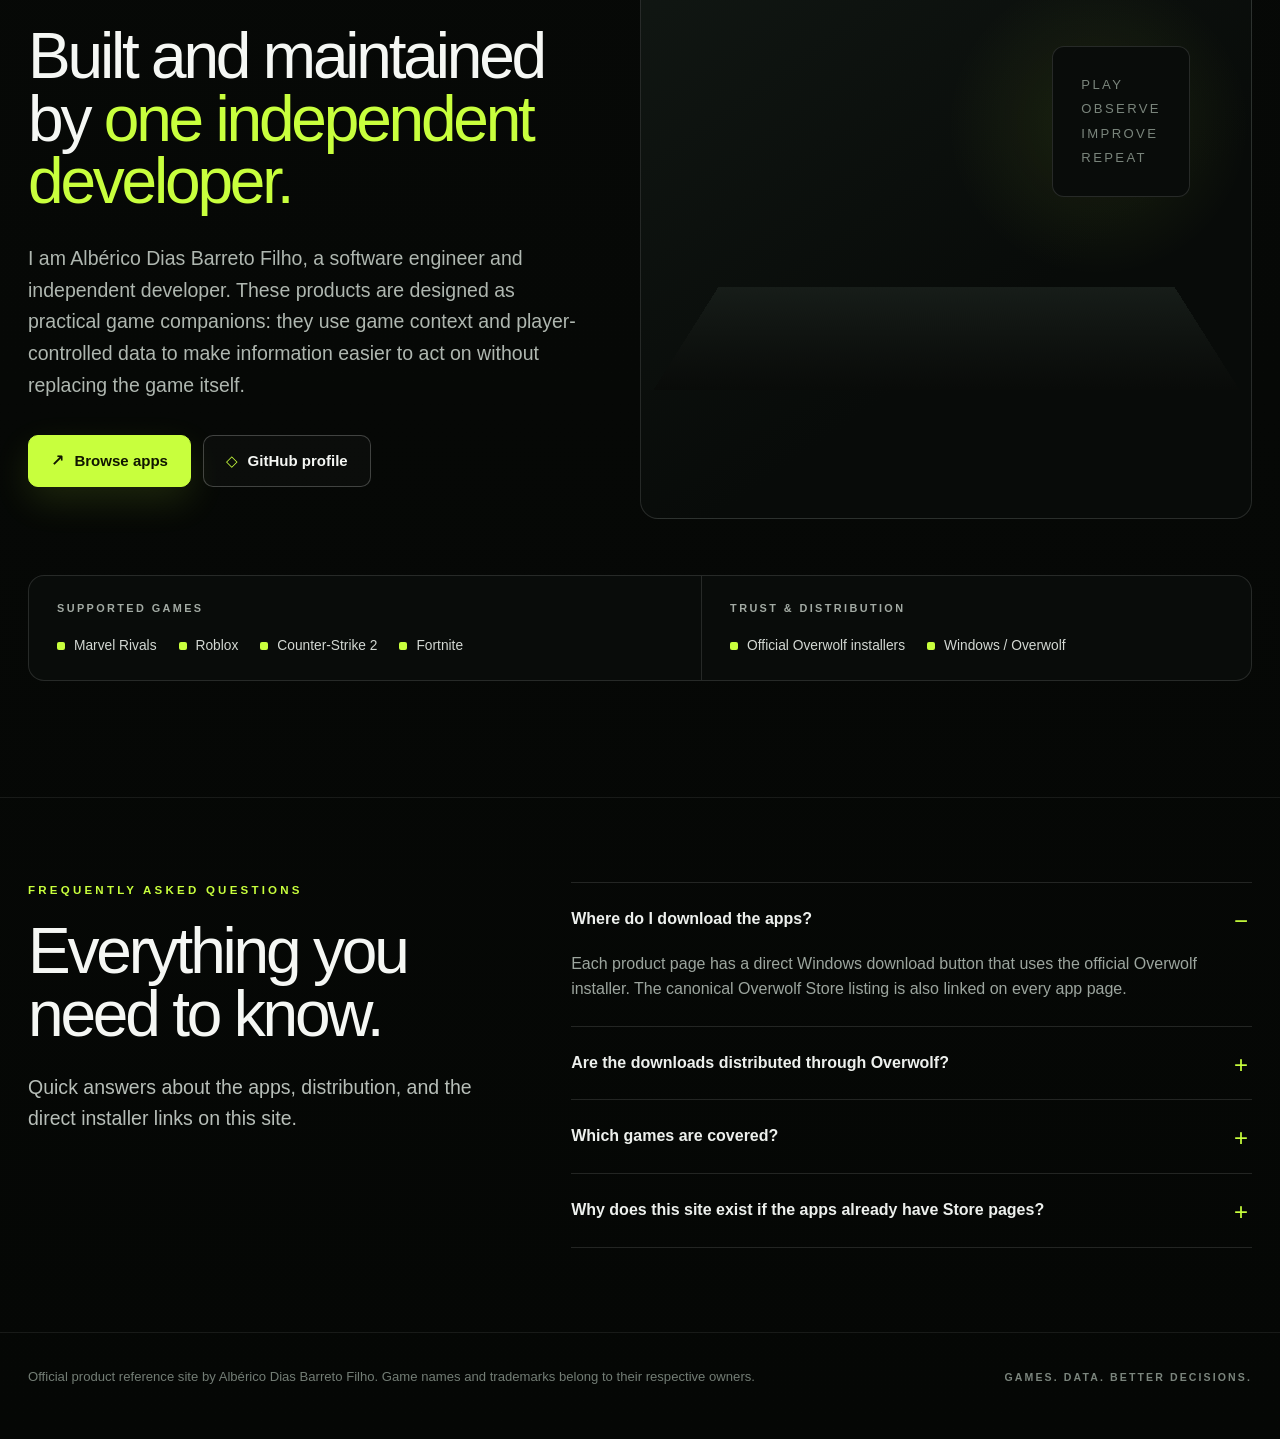
==== commit 2cd6d19f: "Apply cinematic homepage composition" ====
--- a/index.html
+++ b/index.html
@@ -54,120 +54,215 @@
         <a href="/roblox-backpack-tracker/">Roblox Backpack Tracker</a>
         <a href="/economy-tool/">Economy Tool</a>
         <a href="/fortmapp/">Fortmapp</a>
+        <a href="#about">About</a>
       </nav>
     </div>
   </header>
 
   <main>
-    <section class="hero">
+    <section class="home-hero">
       <div class="container">
-        <div class="hero-meta">
-          <span class="chip live">Independent developer</span>
-          <span class="chip">Windows</span>
-          <span class="chip">Overwolf</span>
-        </div>
-        <p class="eyebrow">Independent gaming software</p>
-        <h1>Companion apps built around real game context.</h1>
-        <p class="lead">Official reference pages for the Overwolf apps I build and maintain: tools for Marvel Rivals, Roblox, Counter-Strike 2, and Fortnite. Each page explains what the app does, who it is for, and where to get the official version.</p>
-        <div class="actions">
-          <a class="button primary" href="#apps">Browse apps</a>
-          <a class="button store" href="https://github.com/AlbericoD" rel="me">GitHub profile</a>
-        </div>
-      </div>
-    </section>
-
-    <section id="apps">
+        <div class="home-hero__copy">
+          <p class="eyebrow">Overwolf apps for real players</p>
+          <h1>Companion apps built around real game <span class="accent-word">context.</span></h1>
+          <p class="lead">Official reference pages for the Overwolf apps I build and maintain: tools for Marvel Rivals, Roblox, Counter-Strike 2, and Fortnite. Each page explains what the app does, who it is for, and where to get the official version.</p>
+          <div class="actions">
+            <a class="button primary" href="#apps">Browse apps</a>
+            <a class="button github" href="https://github.com/AlbericoD" rel="me">GitHub profile</a>
+          </div>
+          <div class="proof-line">Official Overwolf downloads · direct Windows installers</div>
+        </div>
+
+        <div class="home-hero__stage" aria-hidden="true">
+          <div class="stage-window"></div>
+          <div class="stage-monitor"></div>
+          <div class="stage-desk"></div>
+          <div class="stage-object"></div>
+          <div class="stage-note">Games. Data.<br>Better decisions.</div>
+        </div>
+      </div>
+    </section>
+
+    <section class="section" id="apps">
       <div class="container">
-        <div class="section-intro">
-          <div>
-            <p class="eyebrow">Apps</p>
-            <h2>Four focused companion products</h2>
-          </div>
-          <p class="small">Direct downloads use the official Overwolf installer.</p>
-        </div>
-
-        <div class="grid">
-          <article class="card deeprivals">
-            <div class="card-top">
-              <span class="app-mark">DR</span>
-              <span class="status">Available</span>
-            </div>
-            <span class="meta">Marvel Rivals · Overwolf</span>
-            <h3>DeepRivals</h3>
-            <p>Decision support for hero swaps, live match context, overlays, matchup review, match history, and post-game analysis.</p>
-            <div class="card-actions">
-              <a class="details" href="/deeprivals/">Explore app</a>
-              <a class="download" href="https://download.overwolf.com/install/Download?Name=DeepRivals&amp;ExtensionId=fipjbdjlcobbgcmcecmlcdehcepalohfbnfijgnb&amp;Channel=website&amp;utm_source=albericod_github_pages&amp;utm_medium=owned_site&amp;utm_campaign=deeprivals">Download</a>
-            </div>
-          </article>
-
-          <article class="card roblox">
-            <div class="card-top">
-              <span class="app-mark">RB</span>
-              <span class="status">Available</span>
-            </div>
-            <span class="meta">Roblox · Overwolf</span>
-            <h3>Roblox Backpack Tracker</h3>
-            <p>Track Backpacks, values, Experiences, and multiple Roblox accounts with Quick Add, My Values, and history.</p>
-            <div class="card-actions">
-              <a class="details" href="/roblox-backpack-tracker/">Explore app</a>
-              <a class="download" href="https://download.overwolf.com/install/Download?Name=Roblox_Backpack_Tracker&amp;ExtensionId=ghaceipjlnjanjohgfojcgmghnnnkedhajjndmpn&amp;Channel=website&amp;utm_source=albericod_github_pages&amp;utm_medium=owned_site&amp;utm_campaign=roblox_backpack_tracker">Download</a>
-            </div>
-          </article>
-
-          <article class="card economy">
-            <div class="card-top">
-              <span class="app-mark">ET</span>
-              <span class="status">Available</span>
-            </div>
-            <span class="meta">Counter-Strike 2 · Overwolf</span>
-            <h3>Economy Tool</h3>
-            <p>Turn team money into clear Full Buy, Force Buy, Eco, safe-drop, and enemy-economy decisions during freeze time.</p>
-            <div class="card-actions">
-              <a class="details" href="/economy-tool/">Explore app</a>
-              <a class="download" href="https://download.overwolf.com/install/Download?Name=Economy_Tool&amp;ExtensionId=bpbdciihabfhpbemdkecilbakkallomibgnjhkmm&amp;Channel=website&amp;utm_source=albericod_github_pages&amp;utm_medium=owned_site&amp;utm_campaign=economy_tool">Download</a>
-            </div>
-          </article>
-
-          <article class="card fortmapp">
-            <div class="card-top">
-              <span class="app-mark">FM</span>
-              <span class="status">Available</span>
-            </div>
-            <span class="meta">Fortnite · Overwolf</span>
-            <h3>Fortmapp</h3>
-            <p>Interactive Fortnite map with location-based match stats, route tracking, map replays, and match analysis prompts.</p>
-            <div class="card-actions">
-              <a class="details" href="/fortmapp/">Explore app</a>
-              <a class="download" href="https://download.overwolf.com/install/Download?Name=Fortmapp&amp;ExtensionId=eglgjdefmjkaeoebbjojgpfknnppbeffhgehbmdh&amp;Channel=website&amp;utm_source=albericod_github_pages&amp;utm_medium=owned_site&amp;utm_campaign=fortmapp">Download</a>
-            </div>
-          </article>
-        </div>
-      </div>
-    </section>
-
-    <section>
-      <div class="container content-grid">
-        <div class="prose">
-          <p class="eyebrow">About</p>
-          <h2>Built and maintained by one independent developer</h2>
-          <p>I am Albérico Dias Barreto Filho, a software engineer and independent developer. These products are designed as practical game companions: they use game context and player-controlled data to make information easier to act on without replacing the game itself.</p>
-          <p>The Overwolf Store listings remain the canonical product listings. This site provides stable, crawlable product references plus direct official installer links with source attribution.</p>
-        </div>
-        <aside class="fact-box" aria-label="Site facts">
-          <dl>
-            <dt>Developer</dt><dd>Albérico Dias Barreto Filho</dd>
-            <dt>Platform</dt><dd>Windows / Overwolf</dd>
-            <dt>Downloads</dt><dd>Official Overwolf installer</dd>
-            <dt>Reference format</dt><dd>Static HTML, structured data, sitemap, and machine-readable summaries</dd>
-          </dl>
-        </aside>
+        <div class="section-heading centered">
+          <p class="eyebrow">Featured apps</p>
+          <h2>Focused tools for <span class="accent-word">different games.</span></h2>
+          <p class="lead">Four companion products with a common idea: surface the useful context without turning the game into another dashboard.</p>
+        </div>
+
+        <div class="apps-grid">
+          <article class="app-card deeprivals">
+            <div class="app-card__art">
+              <div class="app-card__slogan">Know more.<br>React sooner.<br>Review better.</div>
+              <div class="app-card__glyph">DR</div>
+            </div>
+            <div class="app-card__body">
+              <h3>DeepRivals</h3>
+              <div class="app-card__game">Marvel Rivals</div>
+              <p>Decision support for hero swaps, live match context, overlays, matchup review, match history, and post-game analysis.</p>
+              <div class="app-card__actions">
+                <a class="download" href="https://download.overwolf.com/install/Download?Name=DeepRivals&amp;ExtensionId=fipjbdjlcobbgcmcecmlcdehcepalohfbnfijgnb&amp;Channel=website&amp;utm_source=albericod_github_pages&amp;utm_medium=owned_site&amp;utm_campaign=deeprivals">Download for Windows</a>
+                <a class="details" href="/deeprivals/">Explore DeepRivals</a>
+              </div>
+            </div>
+          </article>
+
+          <article class="app-card roblox">
+            <div class="app-card__art">
+              <div class="app-card__slogan">Track.<br>Value.<br>Organize.</div>
+              <div class="app-card__glyph">RB</div>
+            </div>
+            <div class="app-card__body">
+              <h3>Roblox Backpack Tracker</h3>
+              <div class="app-card__game">Roblox</div>
+              <p>Track Backpacks, values, Experiences, and multiple Roblox accounts with Quick Add, My Values, and history.</p>
+              <div class="app-card__actions">
+                <a class="download" href="https://download.overwolf.com/install/Download?Name=Roblox_Backpack_Tracker&amp;ExtensionId=ghaceipjlnjanjohgfojcgmghnnnkedhajjndmpn&amp;Channel=website&amp;utm_source=albericod_github_pages&amp;utm_medium=owned_site&amp;utm_campaign=roblox_backpack_tracker">Download for Windows</a>
+                <a class="details" href="/roblox-backpack-tracker/">Explore Backpack Tracker</a>
+              </div>
+            </div>
+          </article>
+
+          <article class="app-card economy">
+            <div class="app-card__art">
+              <div class="app-card__slogan">Read the round.<br>Spend smarter.<br>Drop safely.</div>
+              <div class="app-card__glyph">ET</div>
+            </div>
+            <div class="app-card__body">
+              <h3>Economy Tool</h3>
+              <div class="app-card__game">Counter-Strike 2</div>
+              <p>Turn team money into clear Full Buy, Force Buy, Eco, safe-drop, and enemy-economy decisions during freeze time.</p>
+              <div class="app-card__actions">
+                <a class="download" href="https://download.overwolf.com/install/Download?Name=Economy_Tool&amp;ExtensionId=bpbdciihabfhpbemdkecilbakkallomibgnjhkmm&amp;Channel=website&amp;utm_source=albericod_github_pages&amp;utm_medium=owned_site&amp;utm_campaign=economy_tool">Download for Windows</a>
+                <a class="details" href="/economy-tool/">Explore Economy Tool</a>
+              </div>
+            </div>
+          </article>
+
+          <article class="app-card fortmapp">
+            <div class="app-card__art">
+              <div class="app-card__slogan">Map the route.<br>Review the match.<br>See the context.</div>
+              <div class="app-card__glyph">FM</div>
+            </div>
+            <div class="app-card__body">
+              <h3>Fortmapp</h3>
+              <div class="app-card__game">Fortnite</div>
+              <p>Interactive Fortnite map with location-based match stats, route tracking, map replays, and match analysis prompts.</p>
+              <div class="app-card__actions">
+                <a class="download" href="https://download.overwolf.com/install/Download?Name=Fortmapp&amp;ExtensionId=eglgjdefmjkaeoebbjojgpfknnppbeffhgehbmdh&amp;Channel=website&amp;utm_source=albericod_github_pages&amp;utm_medium=owned_site&amp;utm_campaign=fortmapp">Download for Windows</a>
+                <a class="details" href="/fortmapp/">Explore Fortmapp</a>
+              </div>
+            </div>
+          </article>
+        </div>
+      </div>
+    </section>
+
+    <section class="section">
+      <div class="container story-shell">
+        <div class="story-copy">
+          <p class="eyebrow">Why these tools work</p>
+          <h2>Small surfaces.<br>Better <span class="accent-word">decisions.</span></h2>
+          <p class="lead">These products are designed as practical game companions: they use game context and player-controlled data to make information easier to act on without replacing the game itself.</p>
+        </div>
+
+        <div class="bento">
+          <article class="bento-card large">
+            <div class="bento-card__index">01</div>
+            <h3>Live game context</h3>
+            <p>Use what the app can actually observe to surface the information that matters while a match is happening.</p>
+            <div class="bento-card__visual" aria-hidden="true"></div>
+          </article>
+          <article class="bento-card">
+            <div class="bento-card__index">02</div>
+            <h3>Fast in-game decisions</h3>
+            <p>Keep active-match surfaces glanceable, compact, and focused on action rather than decoration.</p>
+          </article>
+          <article class="bento-card">
+            <div class="bento-card__index">03</div>
+            <h3>Post-match review</h3>
+            <p>Preserve enough evidence after the match to understand what changed and what is worth reviewing.</p>
+          </article>
+          <article class="bento-card wide">
+            <div class="bento-card__index">04</div>
+            <h3>Official Overwolf distribution</h3>
+            <p>The Overwolf Store listings remain the canonical product listings. This site provides stable, crawlable product references plus direct official installer links with source attribution.</p>
+          </article>
+        </div>
+      </div>
+    </section>
+
+    <section class="section" id="about">
+      <div class="container">
+        <div class="about-shell">
+          <div class="about-copy">
+            <p class="eyebrow">About the developer</p>
+            <h2>Built and maintained by <span class="accent-word">one independent developer.</span></h2>
+            <p class="lead">I am Albérico Dias Barreto Filho, a software engineer and independent developer. These products are designed as practical game companions: they use game context and player-controlled data to make information easier to act on without replacing the game itself.</p>
+            <div class="actions">
+              <a class="button primary" href="#apps">Browse apps</a>
+              <a class="button github" href="https://github.com/AlbericoD" rel="me">GitHub profile</a>
+            </div>
+          </div>
+          <div class="studio-scene" aria-hidden="true"></div>
+        </div>
+
+        <div class="support-strip">
+          <div class="support-strip__group">
+            <p class="support-strip__label">Supported games</p>
+            <div class="support-strip__items">
+              <span class="support-strip__item">Marvel Rivals</span>
+              <span class="support-strip__item">Roblox</span>
+              <span class="support-strip__item">Counter-Strike 2</span>
+              <span class="support-strip__item">Fortnite</span>
+            </div>
+          </div>
+          <div class="support-strip__group">
+            <p class="support-strip__label">Trust &amp; distribution</p>
+            <div class="support-strip__items">
+              <span class="support-strip__item">Official Overwolf installers</span>
+              <span class="support-strip__item">Windows / Overwolf</span>
+            </div>
+          </div>
+        </div>
+      </div>
+    </section>
+
+    <section class="section section--compact">
+      <div class="container faq-shell">
+        <div class="faq-copy">
+          <p class="eyebrow">Frequently asked questions</p>
+          <h2>Everything you need to know.</h2>
+          <p class="lead">Quick answers about the apps, distribution, and the direct installer links on this site.</p>
+        </div>
+        <div class="faq-list">
+          <details open>
+            <summary>Where do I download the apps?</summary>
+            <p>Each product page has a direct Windows download button that uses the official Overwolf installer. The canonical Overwolf Store listing is also linked on every app page.</p>
+          </details>
+          <details>
+            <summary>Are the downloads distributed through Overwolf?</summary>
+            <p>Yes. The direct links on this site point to Overwolf's installer endpoint, while the Store pages remain the canonical public product listings.</p>
+          </details>
+          <details>
+            <summary>Which games are covered?</summary>
+            <p>The current apps cover Marvel Rivals, Roblox, Counter-Strike 2, and Fortnite.</p>
+          </details>
+          <details>
+            <summary>Why does this site exist if the apps already have Store pages?</summary>
+            <p>It provides stable, crawlable reference pages for product capabilities, terminology, structured data, official links, and direct installer attribution.</p>
+          </details>
+        </div>
       </div>
     </section>
   </main>
 
   <footer class="site-footer">
-    <div class="container">Official product reference site by Albérico Dias Barreto Filho. Game names and trademarks belong to their respective owners.</div>
+    <div class="container footer-row">
+      <span>Official product reference site by Albérico Dias Barreto Filho. Game names and trademarks belong to their respective owners.</span>
+      <span class="footer-note">Games. Data. Better decisions.</span>
+    </div>
   </footer>
 </body>
 </html>
--- a/styles.css
+++ b/styles.css
@@ -1,61 +1,63 @@
 :root {
   color-scheme: dark;
-  --bg: #090b0f;
-  --surface: #11151b;
-  --surface-2: #171c24;
-  --surface-3: #1c222c;
-  --text: #f7f8fa;
-  --muted: #9ca7b4;
-  --soft: #cbd2da;
-  --border: rgba(255, 255, 255, 0.10);
-  --border-strong: rgba(255, 255, 255, 0.18);
-  --accent: #c9ff63;
-  --accent-soft: rgba(201, 255, 99, 0.14);
-  --accent-text: #111700;
-  --link: var(--accent);
-  --max: 1160px;
-  --reading: 760px;
-  --shadow: 0 24px 80px rgba(0, 0, 0, 0.26);
+  --bg: #060806;
+  --bg-soft: #0a0d0b;
+  --surface: #0d110f;
+  --surface-2: #111613;
+  --surface-3: #171d19;
+  --text: #f5f7f4;
+  --soft: #c8cec8;
+  --muted: #8d968f;
+  --line: rgba(255, 255, 255, 0.12);
+  --line-strong: rgba(255, 255, 255, 0.22);
+  --lime: #c8ff3d;
+  --lime-dim: rgba(200, 255, 61, 0.16);
+  --lime-text: #101500;
+  --max: 1440px;
+  --copy: 760px;
+  --radius: 18px;
+  --shadow: 0 30px 80px rgba(0, 0, 0, 0.42);
+  --app: var(--lime);
+  --app-soft: var(--lime-dim);
 }
 
 .theme-deeprivals {
-  --accent: #f3d64e;
-  --accent-soft: rgba(243, 214, 78, 0.14);
-  --accent-text: #181500;
+  --app: #ff405e;
+  --app-soft: rgba(255, 64, 94, 0.17);
 }
 
 .theme-roblox {
-  --accent: #8fdc9a;
-  --accent-soft: rgba(143, 220, 154, 0.14);
-  --accent-text: #07170a;
+  --app: #c8ff3d;
+  --app-soft: rgba(200, 255, 61, 0.17);
 }
 
 .theme-economy {
-  --accent: #78d8ff;
-  --accent-soft: rgba(120, 216, 255, 0.14);
-  --accent-text: #03131a;
+  --app: #ffbc45;
+  --app-soft: rgba(255, 188, 69, 0.17);
 }
 
 .theme-fortmapp {
-  --accent: #ff9e6f;
-  --accent-soft: rgba(255, 158, 111, 0.14);
-  --accent-text: #1e0b03;
+  --app: #a96dff;
+  --app-soft: rgba(169, 109, 255, 0.17);
 }
 
 * { box-sizing: border-box; }
 
-html { scroll-behavior: smooth; }
+html {
+  scroll-behavior: smooth;
+  background: var(--bg);
+}
 
 body {
   margin: 0;
   min-height: 100vh;
-  background:
-    radial-gradient(circle at 16% -6%, var(--accent-soft), transparent 30rem),
-    radial-gradient(circle at 94% 16%, rgba(112, 131, 255, 0.08), transparent 30rem),
-    var(--bg);
+  overflow-x: hidden;
+  background:
+    radial-gradient(circle at 70% -10%, rgba(200, 255, 61, 0.055), transparent 32rem),
+    linear-gradient(180deg, #060806 0%, #070907 55%, #050705 100%);
   color: var(--text);
-  font-family: Inter, ui-sans-serif, system-ui, -apple-system, BlinkMacSystemFont, "Segoe UI", sans-serif;
-  line-height: 1.65;
+  font-family: Inter, "Helvetica Neue", Helvetica, Arial, ui-sans-serif, system-ui, sans-serif;
+  line-height: 1.55;
   text-rendering: optimizeLegibility;
 }
 
@@ -65,469 +67,1190 @@
   inset: 0;
   z-index: -1;
   pointer-events: none;
-  opacity: 0.28;
+  opacity: 0.24;
   background-image:
-    linear-gradient(rgba(255,255,255,0.025) 1px, transparent 1px),
-    linear-gradient(90deg, rgba(255,255,255,0.025) 1px, transparent 1px);
-  background-size: 40px 40px;
-  mask-image: linear-gradient(to bottom, black, transparent 72%);
+    linear-gradient(rgba(255,255,255,0.018) 1px, transparent 1px),
+    linear-gradient(90deg, rgba(255,255,255,0.018) 1px, transparent 1px);
+  background-size: 56px 56px;
+  mask-image: linear-gradient(to bottom, black, transparent 78%);
 }
 
 ::selection {
-  background: var(--accent);
-  color: var(--accent-text);
-}
-
-a { color: var(--link); text-underline-offset: 3px; }
-a:hover { text-decoration-thickness: 2px; }
+  background: var(--lime);
+  color: var(--lime-text);
+}
+
+a {
+  color: inherit;
+  text-underline-offset: 3px;
+}
+
+img {
+  display: block;
+  max-width: 100%;
+}
+
+button,
+a {
+  -webkit-tap-highlight-color: transparent;
+}
 
 .container {
-  width: min(calc(100% - 40px), var(--max));
+  width: min(calc(100% - 56px), var(--max));
   margin: 0 auto;
 }
 
 .site-header {
   position: sticky;
   top: 0;
-  z-index: 20;
-  border-bottom: 1px solid var(--border);
-  background: rgba(9, 11, 15, 0.82);
-  backdrop-filter: blur(18px);
+  z-index: 100;
+  border-bottom: 1px solid rgba(255,255,255,0.08);
+  background: rgba(6, 8, 6, 0.86);
+  backdrop-filter: blur(18px) saturate(120%);
 }
 
 .site-header .container {
-  min-height: 70px;
+  min-height: 74px;
   display: flex;
   align-items: center;
   justify-content: space-between;
-  gap: 28px;
+  gap: 32px;
 }
 
 .brand {
   display: inline-flex;
-  align-items: center;
-  gap: 10px;
+  align-items: baseline;
+  gap: 8px;
   color: var(--text);
   text-decoration: none;
-  font-weight: 800;
-  letter-spacing: -0.03em;
-}
-
-.brand::before {
-  content: "AD";
-  display: grid;
-  place-items: center;
-  width: 30px;
-  height: 30px;
-  border: 1px solid var(--border-strong);
-  border-radius: 9px;
-  background: var(--surface-2);
-  color: var(--accent);
-  font-size: 0.68rem;
-  letter-spacing: 0.04em;
+  font-weight: 760;
+  letter-spacing: -0.035em;
+  white-space: nowrap;
+}
+
+.brand::after {
+  content: ".";
+  color: var(--lime);
 }
 
 nav {
   display: flex;
-  gap: 6px;
+  align-items: center;
+  justify-content: flex-end;
+  gap: 26px;
   flex-wrap: wrap;
-  justify-content: flex-end;
 }
 
 nav a {
-  padding: 8px 10px;
-  border-radius: 8px;
-  color: var(--muted);
+  color: #d8ded8;
   text-decoration: none;
-  font-size: 0.89rem;
-  font-weight: 650;
-}
-
-nav a:hover {
-  background: rgba(255,255,255,0.05);
+  font-size: 0.88rem;
+  font-weight: 560;
+  transition: color 150ms ease;
+}
+
+nav a:hover,
+nav a[aria-current="page"] {
+  color: var(--lime);
+}
+
+.eyebrow {
+  margin: 0 0 20px;
+  color: var(--lime);
+  font-size: 0.72rem;
+  font-weight: 800;
+  letter-spacing: 0.28em;
+  text-transform: uppercase;
+}
+
+.app-page .eyebrow { color: var(--app); }
+
+h1,
+h2,
+h3,
+p { margin-top: 0; }
+
+h1,
+h2,
+h3 {
+  line-height: 0.98;
+  letter-spacing: -0.05em;
+}
+
+h1 {
+  margin-bottom: 0;
+  font-size: clamp(3.5rem, 7.2vw, 7.8rem);
+  font-weight: 500;
+}
+
+h2 {
+  margin-bottom: 0;
+  font-size: clamp(2.5rem, 5vw, 5.7rem);
+  font-weight: 500;
+}
+
+h3 {
+  margin-bottom: 0;
+  font-size: clamp(1.35rem, 2.2vw, 2rem);
+  font-weight: 620;
+}
+
+.accent-word { color: var(--lime); }
+.app-page .accent-word { color: var(--app); }
+
+.lead {
+  max-width: 760px;
+  margin: 26px 0 0;
+  color: #b7beb8;
+  font-size: clamp(1.02rem, 1.55vw, 1.22rem);
+  line-height: 1.62;
+}
+
+.actions {
+  display: flex;
+  align-items: center;
+  gap: 12px;
+  margin-top: 34px;
+  flex-wrap: wrap;
+}
+
+.button {
+  display: inline-flex;
+  min-height: 52px;
+  padding: 0 22px;
+  align-items: center;
+  justify-content: center;
+  gap: 10px;
+  border: 1px solid var(--line-strong);
+  border-radius: 10px;
+  background: rgba(255,255,255,0.025);
   color: var(--text);
-}
-
-.hero {
+  text-decoration: none;
+  font-size: 0.94rem;
+  font-weight: 700;
+  transition: transform 150ms ease, border-color 150ms ease, background 150ms ease;
+}
+
+.button:hover {
+  transform: translateY(-2px);
+  border-color: rgba(255,255,255,0.34);
+  background: rgba(255,255,255,0.06);
+}
+
+.button.primary {
+  border-color: var(--lime);
+  background: var(--lime);
+  color: var(--lime-text);
+  box-shadow: 0 14px 36px rgba(200, 255, 61, 0.12);
+}
+
+.app-page .button.primary {
+  border-color: var(--app);
+  background: var(--app);
+  color: #080a08;
+  box-shadow: 0 14px 36px var(--app-soft);
+}
+
+.button.primary::before {
+  content: "↗";
+  font-size: 1rem;
+  font-weight: 900;
+}
+
+.button.download::before { content: "↓"; }
+.button.store::before { content: "↗"; color: var(--app, var(--lime)); }
+.button.github::before { content: "◇"; color: var(--lime); }
+
+.action-note {
+  margin: 14px 0 0;
+  color: #737d75;
+  font-size: 0.78rem;
+}
+
+.proof-line {
+  display: flex;
+  align-items: center;
+  gap: 12px;
+  margin-top: 34px;
+  color: #858e86;
+  font-size: 0.69rem;
+  font-weight: 700;
+  letter-spacing: 0.18em;
+  text-transform: uppercase;
+}
+
+.proof-line::before {
+  content: "";
+  width: 26px;
+  height: 1px;
+  background: var(--lime);
+}
+
+.home-hero {
   position: relative;
-  padding: 104px 0 74px;
-  border-bottom: 1px solid var(--border);
+  min-height: min(900px, calc(100vh - 74px));
   overflow: hidden;
-}
-
-.hero::after {
-  content: "";
-  position: absolute;
-  width: 420px;
-  height: 420px;
-  right: max(-140px, calc((100vw - var(--max)) / 2 - 220px));
-  top: -120px;
-  border: 1px solid var(--border);
+  border-bottom: 1px solid var(--line);
+  isolation: isolate;
+}
+
+.home-hero::before {
+  content: "";
+  position: absolute;
+  inset: 0;
+  z-index: -3;
+  background:
+    linear-gradient(90deg, rgba(5,7,5,0.98) 0%, rgba(5,7,5,0.95) 33%, rgba(5,7,5,0.60) 54%, rgba(5,7,5,0.18) 76%, rgba(5,7,5,0.12) 100%),
+    radial-gradient(circle at 80% 34%, rgba(200,255,61,0.10), transparent 26%),
+    linear-gradient(180deg, #0b1110 0%, #07100d 42%, #080b08 100%);
+}
+
+.home-hero::after {
+  content: "";
+  position: absolute;
+  inset: 0;
+  z-index: -2;
+  opacity: 0.52;
+  background:
+    repeating-linear-gradient(90deg, transparent 0 88px, rgba(255,255,255,0.025) 89px 90px),
+    linear-gradient(180deg, transparent 0 65%, rgba(0,0,0,0.64) 100%);
+  mask-image: linear-gradient(90deg, transparent 0 38%, black 64% 100%);
+}
+
+.home-hero .container {
+  position: relative;
+  min-height: inherit;
+  display: flex;
+  align-items: center;
+}
+
+.home-hero__copy {
+  position: relative;
+  z-index: 4;
+  width: min(62%, 900px);
+  padding: 82px 0 110px;
+}
+
+.home-hero h1 {
+  max-width: 880px;
+  font-size: clamp(4.1rem, 7.3vw, 8rem);
+}
+
+.home-hero__stage {
+  position: absolute;
+  inset: 0 0 0 43%;
+  z-index: 1;
+  pointer-events: none;
+}
+
+.stage-window {
+  position: absolute;
+  inset: 6% 0 21% 13%;
+  overflow: hidden;
+  border-left: 1px solid rgba(255,255,255,0.09);
+  background:
+    radial-gradient(circle at 72% 58%, rgba(200,255,61,0.12), transparent 16%),
+    linear-gradient(180deg, #131e21 0%, #0a1113 45%, #08100d 100%);
+  box-shadow: inset 40px 0 80px rgba(0,0,0,0.58);
+}
+
+.stage-window::before {
+  content: "";
+  position: absolute;
+  inset: 18% 8% 0 10%;
+  opacity: 0.65;
+  background:
+    linear-gradient(90deg,
+      transparent 0 4%, #192328 4% 8%, transparent 8% 14%,
+      #101a1e 14% 20%, transparent 20% 29%, #142127 29% 35%,
+      transparent 35% 44%, #1d282d 44% 49%, transparent 49% 58%,
+      #10181c 58% 66%, transparent 66% 76%, #192428 76% 82%, transparent 82% 100%);
+  clip-path: polygon(0 40%, 8% 40%, 8% 19%, 14% 19%, 14% 52%, 24% 52%, 24% 4%, 31% 4%, 31% 48%, 42% 48%, 42% 22%, 50% 22%, 50% 55%, 60% 55%, 60% 10%, 69% 10%, 69% 45%, 79% 45%, 79% 28%, 88% 28%, 88% 56%, 100% 56%, 100% 100%, 0 100%);
+}
+
+.stage-window::after {
+  content: "";
+  position: absolute;
+  inset: 25% 8% 14% 10%;
+  opacity: 0.78;
+  background-image:
+    radial-gradient(circle, rgba(238,241,214,0.9) 0 1px, transparent 1.5px),
+    radial-gradient(circle, rgba(200,255,61,0.72) 0 1px, transparent 1.5px);
+  background-size: 42px 38px, 57px 50px;
+  background-position: 0 0, 19px 13px;
+  mask-image: linear-gradient(to top, black, transparent 76%);
+}
+
+.stage-monitor {
+  position: absolute;
+  width: 39%;
+  height: 39%;
+  right: 12%;
+  bottom: 22%;
+  border: 1px solid rgba(255,255,255,0.13);
+  border-radius: 12px;
+  background:
+    linear-gradient(140deg, rgba(200,255,61,0.06), transparent 42%),
+    linear-gradient(180deg, #0d1211, #070908);
+  box-shadow: 0 28px 80px rgba(0,0,0,0.58), inset 0 0 0 10px rgba(0,0,0,0.28);
+}
+
+.stage-monitor::before {
+  content: "PLAY\A ANALYZE\A IMPROVE\A REPEAT";
+  white-space: pre;
+  position: absolute;
+  left: 14%;
+  top: 20%;
+  color: #6f7971;
+  font-size: clamp(0.72rem, 1vw, 0.98rem);
+  line-height: 1.8;
+  letter-spacing: 0.18em;
+}
+
+.stage-monitor::after {
+  content: "";
+  position: absolute;
+  left: 14%;
+  top: 70%;
+  width: 26px;
+  height: 3px;
+  background: var(--lime);
+}
+
+.stage-desk {
+  position: absolute;
+  left: 7%;
+  right: 0;
+  bottom: 8%;
+  height: 21%;
+  transform: perspective(600px) rotateX(60deg);
+  transform-origin: bottom;
+  background: linear-gradient(180deg, #111713, #080b09);
+  border-top: 1px solid rgba(255,255,255,0.11);
+  box-shadow: 0 -18px 42px rgba(0,0,0,0.5);
+}
+
+.stage-object {
+  position: absolute;
+  right: 4%;
+  bottom: 13%;
+  width: 19%;
+  aspect-ratio: 1.55;
+  border: 1px solid rgba(255,255,255,0.13);
+  border-radius: 14px 14px 28px 28px;
+  background: linear-gradient(180deg, #181d1a, #080a09);
+  box-shadow: 0 14px 30px rgba(0,0,0,0.48);
+}
+
+.stage-object::before,
+.stage-object::after {
+  content: "";
+  position: absolute;
+  top: 35%;
+  width: 24%;
+  aspect-ratio: 1;
+  border: 2px solid #252d27;
   border-radius: 50%;
-  box-shadow: 0 0 0 64px rgba(255,255,255,0.018), 0 0 0 128px rgba(255,255,255,0.012);
-  pointer-events: none;
-}
-
-.hero .container { position: relative; z-index: 1; }
-
-.eyebrow {
-  margin: 0 0 16px;
-  color: var(--accent);
-  font-size: 0.75rem;
-  font-weight: 800;
+}
+
+.stage-object::before { left: 12%; }
+.stage-object::after { right: 12%; }
+
+.stage-note {
+  position: absolute;
+  right: 5%;
+  top: 11%;
+  width: 190px;
+  padding-left: 16px;
+  border-left: 2px solid var(--lime);
+  color: #879087;
+  font-size: 0.68rem;
+  line-height: 1.65;
+  letter-spacing: 0.22em;
+  text-transform: uppercase;
+}
+
+.section {
+  position: relative;
+  padding: 116px 0;
+  border-bottom: 1px solid rgba(255,255,255,0.08);
+}
+
+.section--compact { padding: 84px 0; }
+
+.section-heading {
+  max-width: 980px;
+  margin-bottom: 54px;
+}
+
+.section-heading.centered {
+  margin-left: auto;
+  margin-right: auto;
+  text-align: center;
+}
+
+.section-heading.centered .lead { margin-left: auto; margin-right: auto; }
+
+.apps-grid {
+  display: grid;
+  grid-template-columns: repeat(4, minmax(0, 1fr));
+  gap: 18px;
+}
+
+.app-card {
+  --card: var(--lime);
+  position: relative;
+  min-width: 0;
+  overflow: hidden;
+  border: 1px solid color-mix(in srgb, var(--card) 45%, rgba(255,255,255,0.12));
+  border-radius: 14px;
+  background: #090c0a;
+  transition: transform 170ms ease, border-color 170ms ease;
+}
+
+.app-card:hover {
+  transform: translateY(-5px);
+  border-color: var(--card);
+}
+
+.app-card.deeprivals { --card: #ff405e; }
+.app-card.roblox { --card: #c8ff3d; }
+.app-card.economy { --card: #ffbc45; }
+.app-card.fortmapp { --card: #a96dff; }
+
+.app-card__art {
+  position: relative;
+  height: 238px;
+  overflow: hidden;
+  border-bottom: 1px solid rgba(255,255,255,0.08);
+  background:
+    radial-gradient(circle at 70% 34%, color-mix(in srgb, var(--card) 28%, transparent), transparent 26%),
+    linear-gradient(145deg, color-mix(in srgb, var(--card) 12%, #080a09), #080a09 62%);
+}
+
+.app-card__art::before {
+  content: "";
+  position: absolute;
+  inset: 0;
+  opacity: 0.5;
+  background:
+    repeating-linear-gradient(135deg, transparent 0 32px, color-mix(in srgb, var(--card) 9%, transparent) 33px 34px),
+    linear-gradient(180deg, transparent, rgba(0,0,0,0.54));
+}
+
+.app-card__glyph {
+  position: absolute;
+  left: 26px;
+  bottom: 26px;
+  display: grid;
+  place-items: center;
+  width: 58px;
+  height: 58px;
+  border: 1px solid color-mix(in srgb, var(--card) 70%, white 4%);
+  border-radius: 14px;
+  background: rgba(6,8,6,0.76);
+  color: var(--card);
+  font-size: 1.15rem;
+  font-weight: 850;
+  letter-spacing: -0.03em;
+  box-shadow: 0 16px 38px rgba(0,0,0,0.38);
+}
+
+.app-card__slogan {
+  position: absolute;
+  left: 26px;
+  top: 28px;
+  max-width: 150px;
+  color: #aeb5af;
+  font-size: 0.68rem;
+  line-height: 1.45;
   letter-spacing: 0.16em;
   text-transform: uppercase;
 }
 
-.hero-meta {
+.app-card__body {
+  padding: 26px;
+}
+
+.app-card__game {
+  margin: 10px 0 0;
+  color: var(--card);
+  font-size: 0.7rem;
+  font-weight: 780;
+  letter-spacing: 0.22em;
+  text-transform: uppercase;
+}
+
+.app-card__body p {
+  min-height: 88px;
+  margin: 18px 0 0;
+  color: #aeb5af;
+  font-size: 0.92rem;
+}
+
+.app-card__actions {
+  display: grid;
+  gap: 10px;
+  margin-top: 24px;
+}
+
+.app-card__actions a {
   display: flex;
+  min-height: 46px;
+  align-items: center;
+  justify-content: center;
+  border: 1px solid color-mix(in srgb, var(--card) 55%, rgba(255,255,255,0.15));
+  border-radius: 8px;
+  text-decoration: none;
+  font-size: 0.88rem;
+  font-weight: 720;
+}
+
+.app-card__actions .download {
+  border-color: var(--card);
+  background: var(--card);
+  color: #0a0c09;
+}
+
+.app-card__actions .details { color: #d9ded9; }
+
+.story-shell {
+  display: grid;
+  grid-template-columns: 0.86fr 1.14fr;
+  gap: 58px;
+  align-items: start;
+}
+
+.story-copy {
+  position: sticky;
+  top: 118px;
+  padding-top: 14px;
+}
+
+.story-copy .lead { max-width: 580px; }
+
+.bento {
+  display: grid;
+  grid-template-columns: repeat(2, minmax(0, 1fr));
+  gap: 14px;
+}
+
+.bento-card {
+  position: relative;
+  min-height: 270px;
+  overflow: hidden;
+  padding: 28px;
+  border: 1px solid var(--line);
+  border-radius: 16px;
+  background:
+    radial-gradient(circle at 80% 20%, rgba(200,255,61,0.08), transparent 30%),
+    linear-gradient(145deg, #0d110e, #080b09);
+}
+
+.bento-card.large {
+  grid-row: span 2;
+  min-height: 554px;
+}
+
+.bento-card.wide { grid-column: span 2; min-height: 230px; }
+
+.bento-card__index {
+  display: grid;
+  place-items: center;
+  width: 44px;
+  height: 44px;
+  border: 1px solid var(--line-strong);
+  border-radius: 10px;
+  color: var(--lime);
+  font-size: 0.78rem;
+  font-weight: 850;
+}
+
+.bento-card h3 { margin-top: 28px; }
+.bento-card p { margin: 14px 0 0; color: #aeb6af; }
+
+.bento-card__visual {
+  position: absolute;
+  inset: auto 18px 18px 18px;
+  height: 38%;
+  border-top: 1px solid rgba(255,255,255,0.08);
+  opacity: 0.72;
+  background:
+    linear-gradient(90deg, transparent 0 11%, rgba(200,255,61,0.75) 11% 13%, transparent 13% 32%, rgba(255,255,255,0.18) 32% 34%, transparent 34% 55%, rgba(200,255,61,0.42) 55% 58%, transparent 58% 78%, rgba(255,255,255,0.10) 78% 80%, transparent 80%),
+    linear-gradient(180deg, transparent 0 65%, rgba(200,255,61,0.04));
+}
+
+.about-shell {
+  position: relative;
+  display: grid;
+  grid-template-columns: minmax(0, 0.95fr) minmax(0, 1.05fr);
+  gap: 58px;
+  align-items: stretch;
+}
+
+.about-copy {
+  padding: 32px 0;
+}
+
+.about-copy h2 { max-width: 760px; }
+.about-copy p { max-width: 650px; color: #afb7b0; }
+.about-copy .lead { margin-top: 30px; }
+
+.studio-scene {
+  position: relative;
+  min-height: 560px;
+  overflow: hidden;
+  border: 1px solid var(--line);
+  border-radius: 18px;
+  background:
+    radial-gradient(circle at 75% 30%, rgba(200,255,61,0.09), transparent 25%),
+    linear-gradient(145deg, #111713, #080b09 62%);
+}
+
+.studio-scene::before {
+  content: "";
+  position: absolute;
+  left: 8%;
+  right: 8%;
+  bottom: 16%;
+  height: 34%;
+  transform: perspective(650px) rotateX(58deg);
+  background: linear-gradient(180deg, #171d19, #090b09);
+  border-top: 1px solid rgba(255,255,255,0.11);
+}
+
+.studio-scene::after {
+  content: "PLAY\A OBSERVE\A IMPROVE\A REPEAT";
+  white-space: pre;
+  position: absolute;
+  right: 10%;
+  top: 16%;
+  padding: 26px 28px;
+  border: 1px solid rgba(255,255,255,0.12);
+  border-radius: 12px;
+  background: #090c0a;
+  color: #7a857c;
+  font-size: 0.82rem;
+  line-height: 1.85;
+  letter-spacing: 0.18em;
+}
+
+.support-strip {
+  display: grid;
+  grid-template-columns: 1.1fr 0.9fr;
+  gap: 0;
+  margin-top: 56px;
+  overflow: hidden;
+  border: 1px solid var(--line);
+  border-radius: 16px;
+  background: #090c0a;
+}
+
+.support-strip__group {
+  padding: 24px 28px;
+}
+
+.support-strip__group + .support-strip__group { border-left: 1px solid var(--line); }
+
+.support-strip__label {
+  margin: 0 0 18px;
+  color: #a3aba4;
+  font-size: 0.68rem;
+  font-weight: 760;
+  letter-spacing: 0.22em;
+  text-transform: uppercase;
+}
+
+.support-strip__items {
+  display: flex;
+  gap: 22px;
   flex-wrap: wrap;
-  gap: 8px;
-  margin-bottom: 18px;
-}
-
-.chip {
+}
+
+.support-strip__item {
   display: inline-flex;
   align-items: center;
-  min-height: 28px;
-  padding: 0 10px;
-  border: 1px solid var(--border);
-  border-radius: 999px;
-  background: rgba(255,255,255,0.035);
-  color: var(--soft);
-  font-size: 0.78rem;
-  font-weight: 680;
-}
-
-.chip.live::before {
-  content: "";
-  width: 6px;
-  height: 6px;
-  margin-right: 7px;
-  border-radius: 50%;
-  background: var(--accent);
-  box-shadow: 0 0 14px var(--accent);
-}
-
-h1, h2, h3 {
-  line-height: 1.08;
-  letter-spacing: -0.045em;
-}
-
-h1 {
-  margin: 0;
-  max-width: 900px;
-  font-size: clamp(3rem, 7.2vw, 6.3rem);
-  font-weight: 820;
-}
-
-h2 {
-  margin-top: 0;
-  font-size: clamp(1.8rem, 3.4vw, 2.75rem);
-  font-weight: 760;
-}
-
-h3 {
-  margin: 14px 0 8px;
-  font-size: 1.35rem;
-  font-weight: 740;
-}
-
-.lead {
-  max-width: 800px;
-  margin: 26px 0 0;
-  color: var(--soft);
-  font-size: clamp(1.08rem, 2vw, 1.3rem);
-  line-height: 1.65;
-}
-
-.actions {
-  margin-top: 32px;
-  display: flex;
-  gap: 11px;
-  flex-wrap: wrap;
-}
-
-.button {
-  display: inline-flex;
-  align-items: center;
-  justify-content: center;
   gap: 9px;
-  min-height: 48px;
-  padding: 0 18px;
-  border: 1px solid var(--border-strong);
-  border-radius: 10px;
-  color: var(--text);
-  background: rgba(255,255,255,0.04);
-  text-decoration: none;
-  font-weight: 760;
-  transition: transform 140ms ease, border-color 140ms ease, background 140ms ease;
-}
-
-.button:hover {
-  transform: translateY(-1px);
-  border-color: rgba(255,255,255,0.3);
-  background: rgba(255,255,255,0.075);
-  text-decoration: none;
-}
-
-.button.primary {
-  background: var(--accent);
-  color: var(--accent-text);
-  border-color: var(--accent);
-  box-shadow: 0 12px 36px var(--accent-soft);
-}
-
-.button.primary::before {
-  content: "↓";
+  color: #d3d8d3;
+  font-size: 0.86rem;
+}
+
+.support-strip__item::before {
+  content: "";
+  width: 8px;
+  height: 8px;
+  border-radius: 2px;
+  background: var(--lime);
+}
+
+.faq-shell {
+  display: grid;
+  grid-template-columns: minmax(0, 0.82fr) minmax(0, 1.18fr);
+  gap: 70px;
+  align-items: start;
+}
+
+.faq-copy {
+  position: sticky;
+  top: 118px;
+}
+
+.faq-list {
+  border-top: 1px solid var(--line);
+}
+
+.faq-list details {
+  border-bottom: 1px solid var(--line);
+}
+
+.faq-list summary {
+  position: relative;
+  padding: 24px 48px 24px 0;
+  cursor: pointer;
+  color: #edf0ed;
   font-size: 1rem;
-  font-weight: 900;
-}
-
-.button.store::before {
-  content: "↗";
-  color: var(--accent);
-  font-weight: 900;
-}
-
-.action-note {
-  margin: 12px 0 0;
-  color: var(--muted);
-  font-size: 0.84rem;
-}
-
-main > section:not(.hero) { padding: 72px 0; }
-
-.section-intro {
-  display: flex;
-  align-items: end;
-  justify-content: space-between;
-  gap: 24px;
-  margin-bottom: 28px;
-}
-
-.section-intro h2 { margin-bottom: 0; }
-
-.grid {
-  display: grid;
-  grid-template-columns: repeat(2, minmax(0, 1fr));
-  gap: 18px;
-}
-
-.card {
-  position: relative;
-  display: flex;
-  min-height: 250px;
-  padding: 28px;
-  flex-direction: column;
-  border: 1px solid var(--border);
-  border-radius: 16px;
-  background: linear-gradient(145deg, rgba(255,255,255,0.055), rgba(255,255,255,0.025));
-  box-shadow: inset 0 1px 0 rgba(255,255,255,0.035);
-  overflow: hidden;
-  transition: transform 160ms ease, border-color 160ms ease, background 160ms ease;
-}
-
-.card::after {
-  content: "";
-  position: absolute;
-  width: 150px;
-  height: 150px;
-  top: -60px;
-  right: -40px;
-  border-radius: 50%;
-  background: var(--card-accent, var(--accent));
-  opacity: 0.08;
-  filter: blur(2px);
-}
-
-.card:hover {
-  transform: translateY(-3px);
-  border-color: var(--border-strong);
-  background: linear-gradient(145deg, rgba(255,255,255,0.07), rgba(255,255,255,0.032));
-}
-
-.card.deeprivals { --card-accent: #f3d64e; }
-.card.roblox { --card-accent: #8fdc9a; }
-.card.economy { --card-accent: #78d8ff; }
-.card.fortmapp { --card-accent: #ff9e6f; }
-
-.card-top {
+  font-weight: 650;
+  list-style: none;
+}
+
+.faq-list summary::-webkit-details-marker { display: none; }
+
+.faq-list summary::after {
+  content: "+";
+  position: absolute;
+  right: 4px;
+  top: 19px;
+  color: var(--lime);
+  font-size: 1.5rem;
+  font-weight: 300;
+}
+
+.app-page .faq-list summary::after { color: var(--app); }
+
+.faq-list details[open] summary::after { content: "−"; }
+
+.faq-list details p {
+  max-width: 760px;
+  margin: -4px 50px 24px 0;
+  color: #9ca59e;
+}
+
+.site-footer {
+  padding: 34px 0 52px;
+  color: #737d75;
+  font-size: 0.82rem;
+}
+
+.footer-row {
   display: flex;
   align-items: center;
   justify-content: space-between;
-  gap: 18px;
-}
-
-.app-mark {
-  display: grid;
-  place-items: center;
-  width: 44px;
-  height: 44px;
-  border: 1px solid var(--border-strong);
-  border-radius: 12px;
-  background: rgba(255,255,255,0.05);
-  color: var(--card-accent, var(--accent));
-  font-size: 0.74rem;
-  font-weight: 850;
-  letter-spacing: 0.04em;
-}
-
-.status {
-  display: inline-flex;
+  gap: 24px;
+  flex-wrap: wrap;
+}
+
+.footer-note {
+  color: #7b857d;
+  font-size: 0.66rem;
+  font-weight: 720;
+  letter-spacing: 0.2em;
+  text-transform: uppercase;
+}
+
+/* Product pages */
+
+.product-hero {
+  position: relative;
+  min-height: 760px;
+  overflow: hidden;
+  border-bottom: 1px solid var(--line);
+  background:
+    radial-gradient(circle at 23% 30%, var(--app-soft), transparent 30rem),
+    linear-gradient(180deg, #080b09, #060806);
+}
+
+.product-hero .container {
+  min-height: inherit;
+  display: grid;
+  grid-template-columns: minmax(0, 1.12fr) minmax(420px, 0.88fr);
+  gap: 66px;
   align-items: center;
-  color: var(--muted);
-  font-size: 0.78rem;
-  font-weight: 680;
-}
-
-.status::before {
-  content: "";
-  width: 6px;
-  height: 6px;
-  margin-right: 7px;
-  border-radius: 50%;
-  background: #70d58a;
-}
-
-.card .meta {
-  margin-top: 22px;
-  color: var(--card-accent, var(--accent));
-  font-size: 0.78rem;
-  font-weight: 760;
-  letter-spacing: 0.06em;
-  text-transform: uppercase;
-}
-
-.card p {
-  margin: 0;
-  color: var(--muted);
-}
-
-.card-actions {
+  padding-top: 56px;
+  padding-bottom: 56px;
+}
+
+.product-visual {
+  position: relative;
+  min-height: 560px;
+  overflow: hidden;
+  border: 1px solid color-mix(in srgb, var(--app) 35%, rgba(255,255,255,0.10));
+  border-radius: 16px;
+  background:
+    radial-gradient(circle at 70% 32%, var(--app-soft), transparent 28%),
+    linear-gradient(145deg, #111613, #090b0a 58%);
+  box-shadow: var(--shadow);
+}
+
+.product-visual::before {
+  content: "";
+  position: absolute;
+  inset: 0;
+  pointer-events: none;
+  background: linear-gradient(180deg, transparent 0 67%, rgba(0,0,0,0.68));
+  z-index: 2;
+}
+
+.browser-bar {
+  position: relative;
+  z-index: 3;
+  height: 46px;
   display: flex;
-  gap: 14px;
-  margin-top: auto;
-  padding-top: 24px;
-  flex-wrap: wrap;
-}
-
-.card-actions a {
-  font-size: 0.88rem;
-  font-weight: 760;
-  text-decoration: none;
-}
-
-.card-actions .details { color: var(--text); }
-.card-actions .details::after { content: "  →"; color: var(--muted); }
-.card-actions .download { color: var(--card-accent, var(--accent)); }
-.card-actions .download::before { content: "↓ "; }
-
-.content-grid {
-  display: grid;
-  grid-template-columns: minmax(0, 1.55fr) minmax(280px, 0.65fr);
-  gap: 54px;
-  align-items: start;
-}
-
-.prose { max-width: var(--reading); }
-.prose p, .prose li { color: #d5dbe2; }
-.prose p { margin: 0 0 18px; }
-.prose ul { padding: 0; margin: 24px 0 0; list-style: none; }
-.prose li { position: relative; padding: 0 0 14px 27px; }
-.prose li::before {
-  content: "";
-  position: absolute;
-  left: 2px;
-  top: 0.72em;
+  align-items: center;
+  gap: 7px;
+  padding: 0 15px;
+  border-bottom: 1px solid rgba(255,255,255,0.08);
+  background: rgba(5,7,6,0.82);
+}
+
+.browser-dot {
   width: 8px;
   height: 8px;
-  border-radius: 2px;
-  background: var(--accent);
-  box-shadow: 0 0 18px var(--accent-soft);
-}
-
-.prose section {
-  padding: 34px 0;
-  border-bottom: 1px solid var(--border);
-}
-
-.prose section:first-child { padding-top: 4px; }
-.prose section:last-child { border-bottom: 0; }
-
-.fact-box {
+  border-radius: 50%;
+  background: #303631;
+}
+
+.browser-dot:nth-child(1) { background: #ff5f57; }
+.browser-dot:nth-child(2) { background: #febc2e; }
+.browser-dot:nth-child(3) { background: #28c840; }
+
+.product-shot {
+  position: absolute;
+  inset: 46px 0 0;
+  width: 100%;
+  height: calc(100% - 46px);
+  object-fit: cover;
+  object-position: center;
+  filter: saturate(0.86) contrast(1.04) brightness(0.78);
+}
+
+.product-visual.has-image::after {
+  content: "";
+  position: absolute;
+  inset: 46px 0 0;
+  z-index: 1;
+  background: linear-gradient(90deg, transparent 58%, rgba(6,8,6,0.34));
+}
+
+.product-visual__mock {
+  position: absolute;
+  inset: 78px 34px 34px;
+  z-index: 1;
+  display: grid;
+  grid-template-columns: 170px 1fr;
+  overflow: hidden;
+  border: 1px solid rgba(255,255,255,0.10);
+  border-radius: 12px;
+  background: #090d0b;
+}
+
+.mock-nav {
+  padding: 26px 18px;
+  border-right: 1px solid rgba(255,255,255,0.08);
+  background: #0c100d;
+}
+
+.mock-logo {
+  width: 38px;
+  height: 38px;
+  border-radius: 10px;
+  background: var(--app);
+  box-shadow: 0 0 28px var(--app-soft);
+}
+
+.mock-nav span {
+  display: block;
+  width: 74%;
+  height: 7px;
+  margin-top: 24px;
+  border-radius: 99px;
+  background: #232a25;
+}
+
+.mock-nav span:nth-of-type(2) { width: 58%; }
+.mock-nav span:nth-of-type(3) { width: 68%; }
+.mock-nav span:nth-of-type(4) { width: 44%; }
+
+.mock-main { padding: 28px; }
+
+.mock-heading {
+  width: 42%;
+  height: 16px;
+  border-radius: 99px;
+  background: #dfe4df;
+}
+
+.mock-sub {
+  width: 68%;
+  height: 7px;
+  margin-top: 12px;
+  border-radius: 99px;
+  background: #3b433d;
+}
+
+.mock-grid {
+  display: grid;
+  grid-template-columns: repeat(3, minmax(0,1fr));
+  gap: 12px;
+  margin-top: 32px;
+}
+
+.mock-card {
+  min-height: 124px;
+  padding: 16px;
+  border: 1px solid rgba(255,255,255,0.08);
+  border-radius: 10px;
+  background:
+    linear-gradient(180deg, color-mix(in srgb, var(--app) 7%, transparent), transparent),
+    #111713;
+}
+
+.mock-card::before {
+  content: "";
+  display: block;
+  width: 34px;
+  height: 34px;
+  border: 1px solid color-mix(in srgb, var(--app) 54%, transparent);
+  border-radius: 8px;
+  background: var(--app-soft);
+}
+
+.mock-card::after {
+  content: "";
+  display: block;
+  width: 66%;
+  height: 7px;
+  margin-top: 38px;
+  border-radius: 99px;
+  background: #606961;
+}
+
+.product-copy .status-line {
+  display: flex;
+  gap: 9px;
+  align-items: center;
+  margin-bottom: 18px;
+  color: var(--app);
+  font-size: 0.7rem;
+  font-weight: 800;
+  letter-spacing: 0.22em;
+  text-transform: uppercase;
+}
+
+.product-copy .status-line::before {
+  content: "";
+  width: 28px;
+  height: 2px;
+  background: var(--app);
+}
+
+.product-copy h1 {
+  font-size: clamp(3.4rem, 5.7vw, 6.6rem);
+}
+
+.product-copy .lead { max-width: 660px; }
+
+.product-highlights {
+  display: grid;
+  gap: 16px;
+  margin-top: 36px;
+}
+
+.product-highlight {
+  display: grid;
+  grid-template-columns: 42px 1fr;
+  gap: 14px;
+  align-items: start;
+}
+
+.product-highlight__icon {
+  display: grid;
+  place-items: center;
+  width: 42px;
+  height: 42px;
+  border: 1px solid rgba(255,255,255,0.12);
+  border-radius: 10px;
+  background: #0e1310;
+  color: var(--app);
+  font-size: 0.78rem;
+  font-weight: 850;
+}
+
+.product-highlight strong {
+  display: block;
+  color: #f0f3f0;
+  font-size: 0.96rem;
+}
+
+.product-highlight p {
+  margin: 3px 0 0;
+  color: #919b93;
+  font-size: 0.88rem;
+}
+
+.product-trust {
+  display: flex;
+  gap: 26px;
+  margin-top: 34px;
+  padding-top: 24px;
+  border-top: 1px solid var(--line);
+  flex-wrap: wrap;
+}
+
+.product-trust span {
+  color: #909a92;
+  font-size: 0.76rem;
+  letter-spacing: 0.08em;
+  text-transform: uppercase;
+}
+
+.product-body {
+  padding: 108px 0 54px;
+}
+
+.product-body__grid {
+  display: grid;
+  grid-template-columns: minmax(0, 0.82fr) minmax(0, 1.18fr);
+  gap: 72px;
+  align-items: start;
+}
+
+.product-body__intro {
   position: sticky;
-  top: 94px;
-  padding: 24px;
-  border: 1px solid var(--border-strong);
-  border-radius: 16px;
-  background: linear-gradient(160deg, rgba(255,255,255,0.07), rgba(255,255,255,0.03));
-  box-shadow: var(--shadow);
-}
-
-.fact-box::before {
-  content: "Product snapshot";
+  top: 118px;
+}
+
+.product-body__intro p { max-width: 580px; color: #aeb6af; }
+
+.product-sections {
+  display: grid;
+  gap: 0;
+}
+
+.product-section {
+  padding: 42px 0;
+  border-top: 1px solid var(--line);
+}
+
+.product-section:first-child { padding-top: 0; border-top: 0; }
+.product-section h2 { font-size: clamp(2rem, 3.6vw, 3.8rem); }
+.product-section p { max-width: 780px; color: #aeb6af; }
+
+.feature-grid {
+  display: grid;
+  grid-template-columns: repeat(2, minmax(0,1fr));
+  gap: 12px;
+  margin-top: 26px;
+}
+
+.feature-item {
+  min-height: 150px;
+  padding: 22px;
+  border: 1px solid var(--line);
+  border-radius: 12px;
+  background: linear-gradient(145deg, color-mix(in srgb, var(--app) 5%, #0d110f), #080b09);
+}
+
+.feature-item strong {
   display: block;
-  margin-bottom: 18px;
-  color: var(--accent);
-  font-size: 0.72rem;
-  font-weight: 820;
-  letter-spacing: 0.14em;
-  text-transform: uppercase;
-}
-
-.fact-box dl { margin: 0; }
-.fact-box dt {
-  margin-top: 17px;
-  color: var(--muted);
-  font-size: 0.72rem;
-  font-weight: 760;
-  text-transform: uppercase;
-  letter-spacing: 0.09em;
-}
-.fact-box dt:first-child { margin-top: 0; }
-.fact-box dd { margin: 4px 0 0; color: var(--soft); }
-.fact-box a { font-weight: 720; }
-
-.faq details {
-  margin: 10px 0;
-  padding: 0 18px;
-  border: 1px solid var(--border);
-  border-radius: 12px;
-  background: rgba(255,255,255,0.025);
-}
-
-.faq details[open] { background: rgba(255,255,255,0.045); border-color: var(--border-strong); }
-.faq summary { cursor: pointer; padding: 17px 0; font-weight: 720; color: var(--text); }
-.faq details p { margin: -3px 0 18px; }
-
-.site-footer {
-  margin-top: 28px;
-  padding: 34px 0 50px;
-  border-top: 1px solid var(--border);
-  color: var(--muted);
+  color: #edf0ed;
+  font-size: 0.98rem;
+}
+
+.feature-item p {
+  margin: 9px 0 0;
+  color: #919b93;
   font-size: 0.86rem;
 }
 
-.small { color: var(--muted); font-size: 0.9rem; }
+.fact-rail {
+  display: grid;
+  grid-template-columns: repeat(5, minmax(0,1fr));
+  margin-top: 84px;
+  overflow: hidden;
+  border: 1px solid var(--line);
+  border-radius: 14px;
+  background: #090c0a;
+}
+
+.fact-rail__item {
+  min-width: 0;
+  padding: 22px;
+  border-right: 1px solid var(--line);
+}
+
+.fact-rail__item:last-child { border-right: 0; }
+.fact-rail__item small { display: block; color: #717a73; text-transform: uppercase; letter-spacing: 0.14em; font-size: 0.62rem; }
+.fact-rail__item strong { display: block; margin-top: 7px; color: #d9ded9; font-size: 0.86rem; overflow-wrap: anywhere; }
+.fact-rail__item a { color: var(--app); text-decoration: none; }
+
+.app-faq { padding: 88px 0 116px; }
+
+@media (max-width: 1180px) {
+  .apps-grid { grid-template-columns: repeat(2, minmax(0,1fr)); }
+  .product-hero .container { grid-template-columns: 1fr; gap: 42px; }
+  .product-visual { min-height: 520px; }
+  .product-copy { max-width: 800px; }
+  .fact-rail { grid-template-columns: repeat(2, minmax(0,1fr)); }
+  .fact-rail__item { border-bottom: 1px solid var(--line); }
+}
 
 @media (max-width: 900px) {
-  .site-header { position: static; }
-  .site-header .container { align-items: flex-start; flex-direction: column; padding: 16px 0; gap: 12px; }
-  nav { justify-content: flex-start; margin-left: -10px; }
-  .hero { padding: 72px 0 58px; }
-  .hero::after { opacity: 0.45; }
-  .content-grid { grid-template-columns: 1fr; }
-  .fact-box { position: static; }
+  .container { width: min(calc(100% - 34px), var(--max)); }
+  .site-header .container { align-items: flex-start; flex-direction: column; padding: 17px 0; }
+  nav { gap: 12px 18px; justify-content: flex-start; }
+  .home-hero { min-height: 820px; }
+  .home-hero__copy { width: 100%; max-width: 760px; padding-top: 72px; }
+  .home-hero__stage { opacity: 0.58; inset-left: 28%; }
+  .home-hero::before { background: linear-gradient(180deg, rgba(5,7,5,0.96), rgba(5,7,5,0.76) 60%, rgba(5,7,5,0.42)), radial-gradient(circle at 70% 55%, rgba(200,255,61,0.09), transparent 32rem), #08100d; }
+  .story-shell,
+  .about-shell,
+  .faq-shell,
+  .product-body__grid { grid-template-columns: 1fr; gap: 42px; }
+  .story-copy,
+  .faq-copy,
+  .product-body__intro { position: static; }
+  .support-strip { grid-template-columns: 1fr; }
+  .support-strip__group + .support-strip__group { border-left: 0; border-top: 1px solid var(--line); }
+  .product-hero .container { min-height: auto; padding-top: 48px; padding-bottom: 72px; }
+  .product-visual { order: 2; }
+  .product-copy { order: 1; }
 }
 
 @media (max-width: 680px) {
-  .container { width: min(calc(100% - 28px), var(--max)); }
-  .grid { grid-template-columns: 1fr; }
-  .card { min-height: 230px; }
-  .section-intro { align-items: flex-start; flex-direction: column; }
-  nav { gap: 1px; }
-  nav a { font-size: 0.82rem; padding: 7px 9px; }
-  h1 { font-size: clamp(2.7rem, 14vw, 4.4rem); }
-  main > section:not(.hero) { padding: 54px 0; }
-}
+  h1 { font-size: clamp(3.2rem, 16vw, 5.1rem); }
+  h2 { font-size: clamp(2.5rem, 12vw, 4.2rem); }
+  .home-hero h1 { font-size: clamp(3.6rem, 17vw, 5.7rem); }
+  .section { padding: 82px 0; }
+  .apps-grid,
+  .bento,
+  .feature-grid { grid-template-columns: 1fr; }
+  .bento-card.large,
+  .bento-card.wide { grid-row: auto; grid-column: auto; min-height: 300px; }
+  .app-card__body p { min-height: auto; }
+  .stage-monitor { width: 58%; right: 7%; }
+  .stage-note { display: none; }
+  .product-visual { min-height: 430px; }
+  .product-visual__mock { inset: 72px 18px 20px; grid-template-columns: 104px 1fr; }
+  .mock-grid { grid-template-columns: repeat(2, minmax(0,1fr)); }
+  .mock-card:nth-child(3) { display: none; }
+  .fact-rail { grid-template-columns: 1fr; }
+  .fact-rail__item { border-right: 0; }
+  .actions { align-items: stretch; }
+  .actions .button { width: 100%; }
+  .footer-row { align-items: flex-start; flex-direction: column; }
+}
+
+@media (prefers-reduced-motion: reduce) {
+  html { scroll-behavior: auto; }
+  *, *::before, *::after { transition: none !important; }
+}
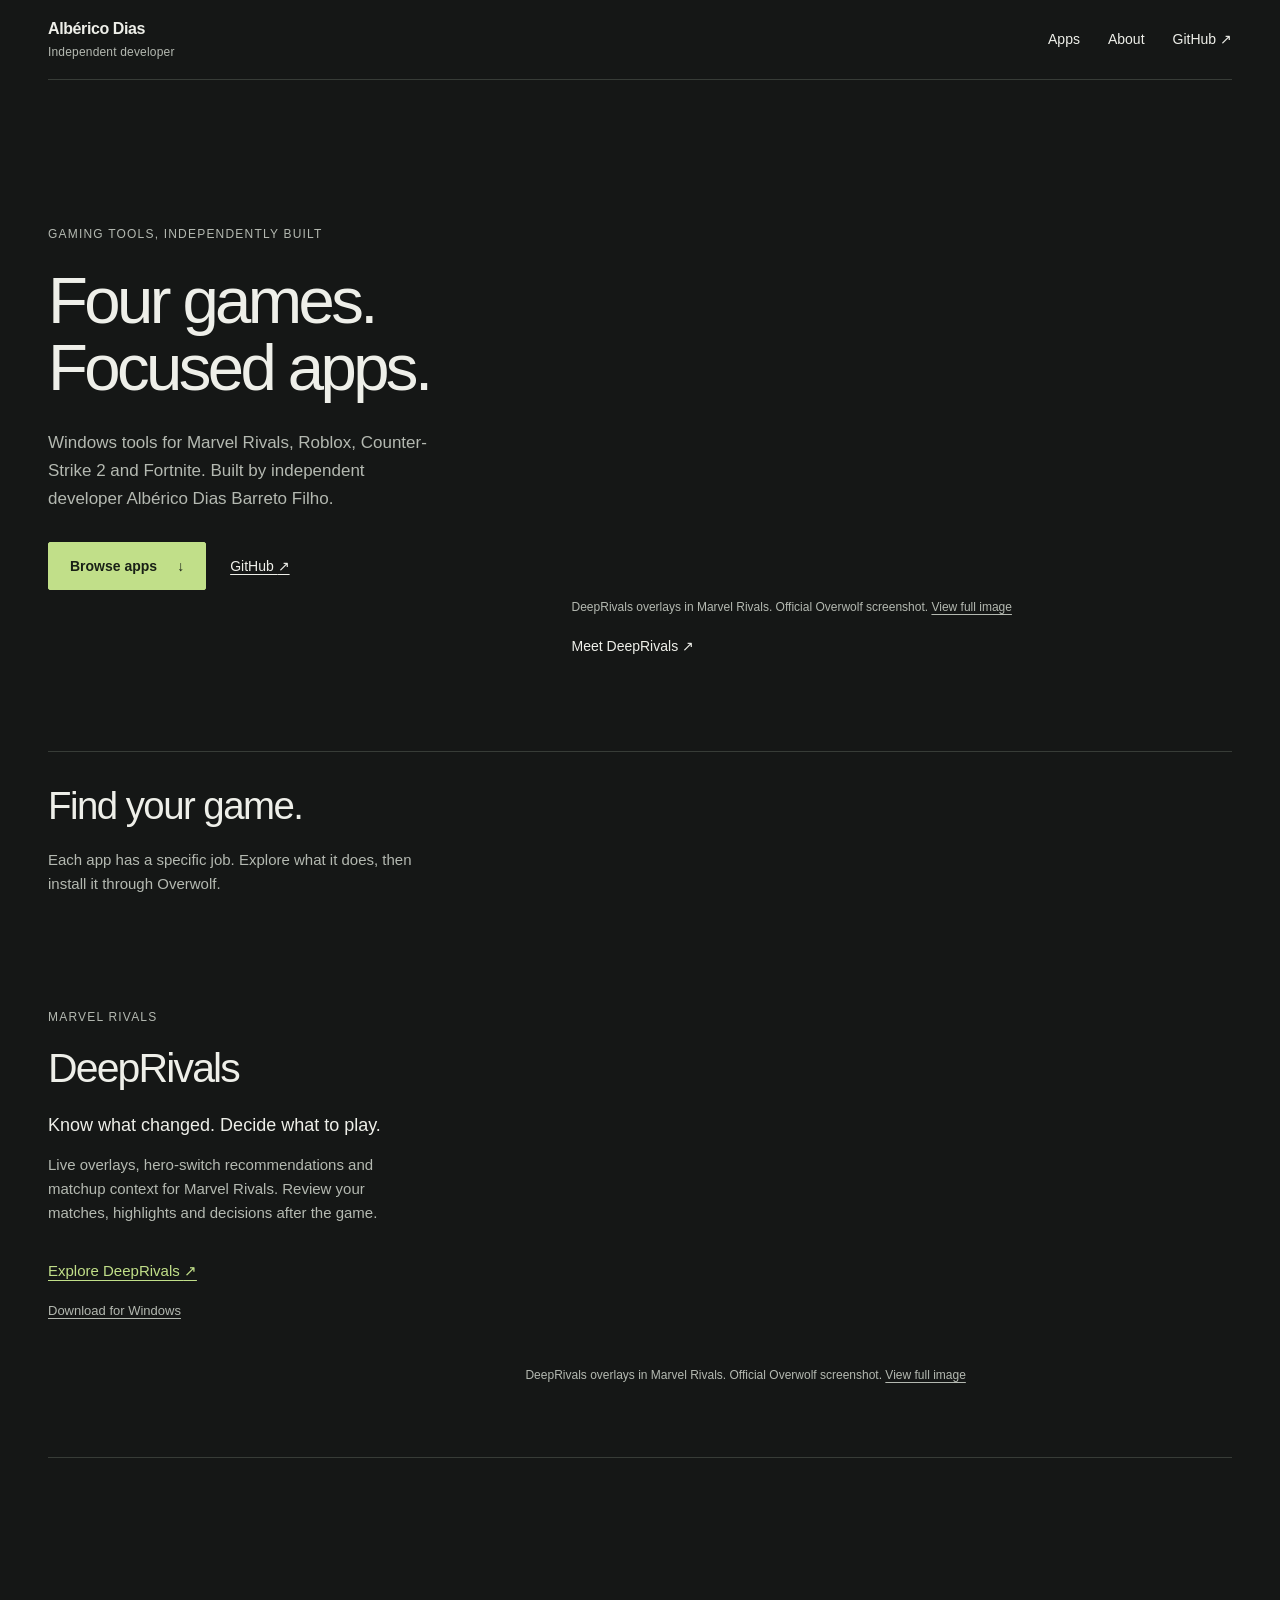
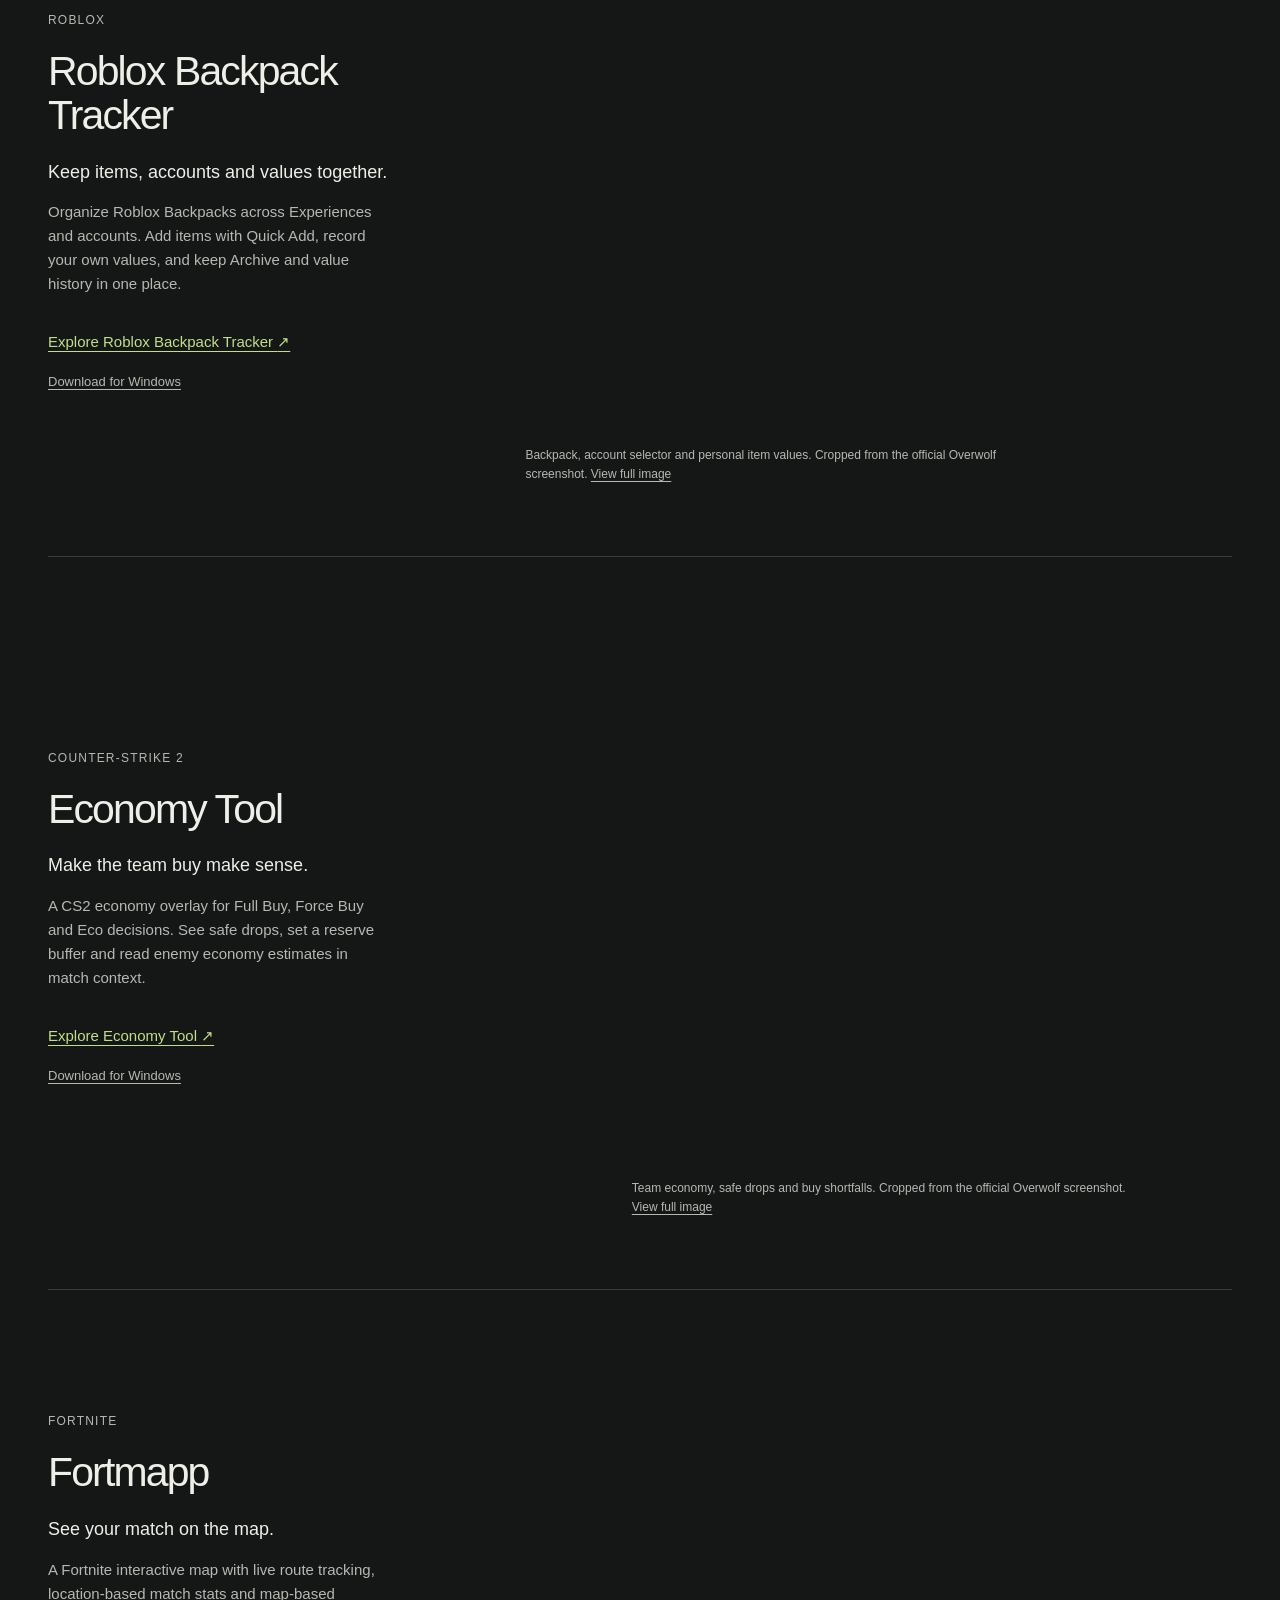
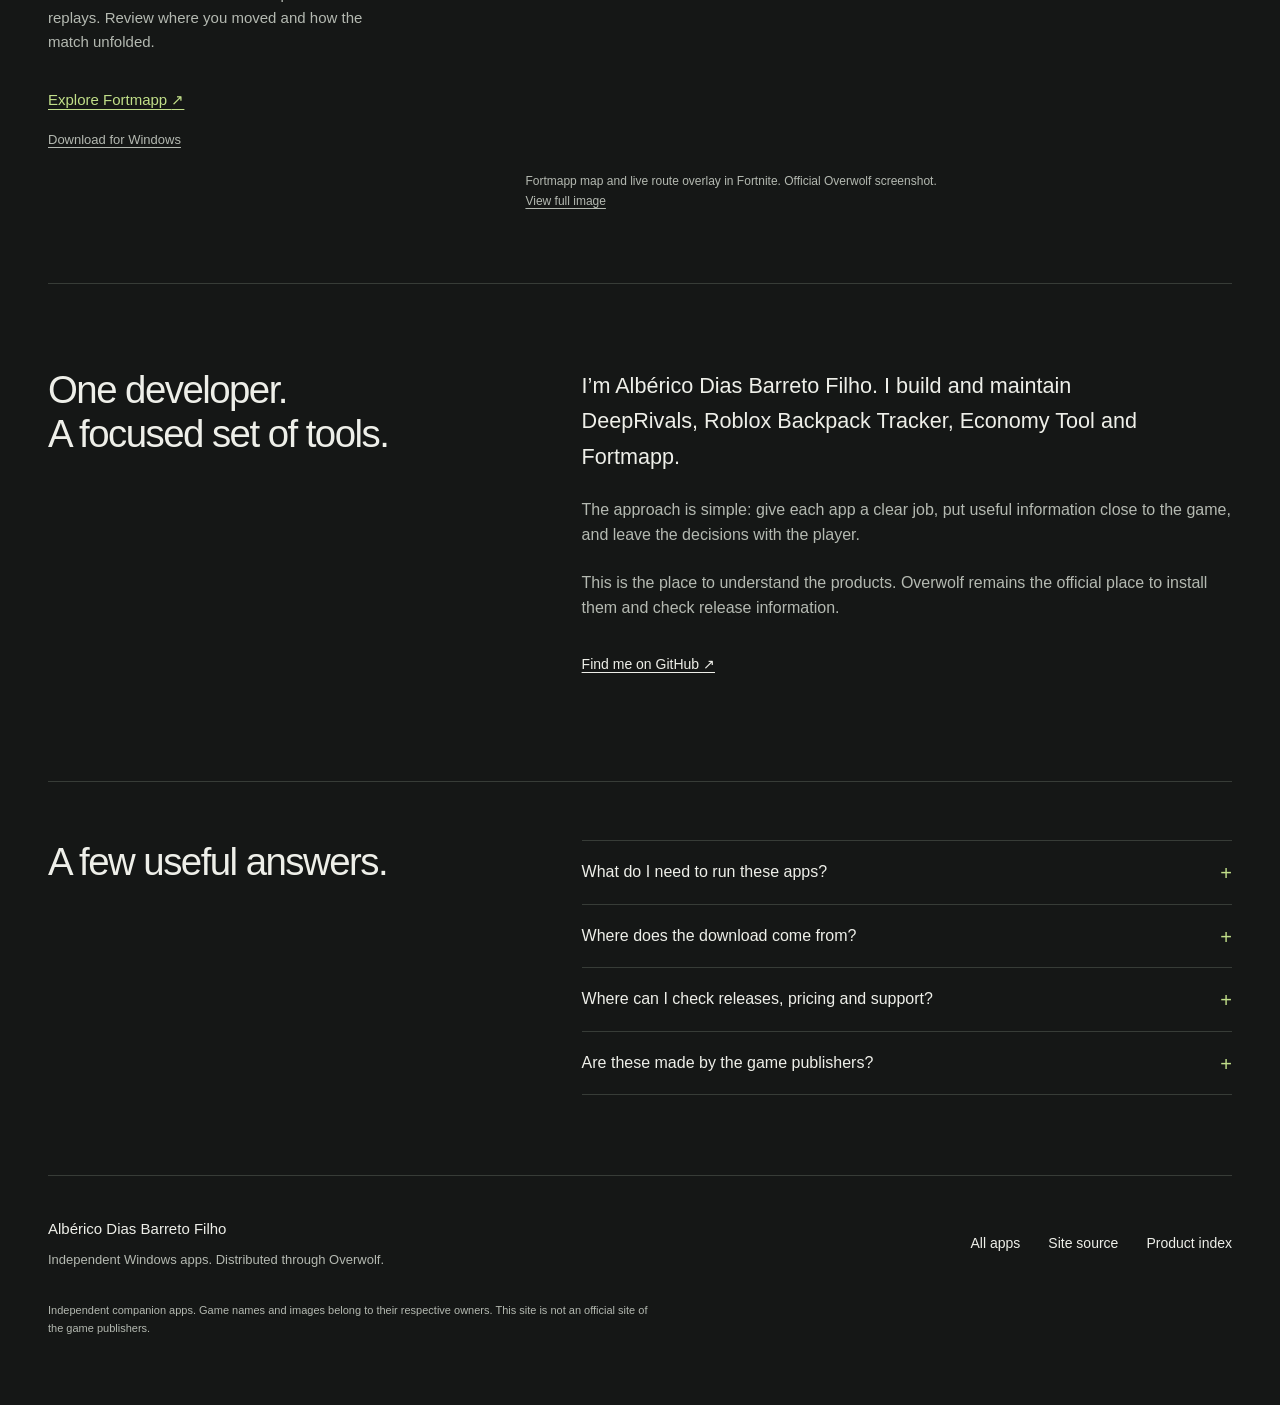
==== commit da23fb7a: "Redesign product site around real apps and official downloads" ====
--- a/index.html
+++ b/index.html
@@ -1,268 +1,546 @@
 <!doctype html>
 <html lang="en">
-<head>
-  <meta charset="utf-8">
-  <meta name="viewport" content="width=device-width, initial-scale=1">
-  <title>Gaming companion apps by Albérico Dias Barreto Filho</title>
-  <meta name="description" content="Official reference site for DeepRivals, Roblox Backpack Tracker, Economy Tool, and Fortmapp — gaming companion apps by independent developer Albérico Dias Barreto Filho.">
-  <link rel="canonical" href="https://albericod.github.io/">
-  <meta property="og:type" content="website">
-  <meta property="og:title" content="Gaming companion apps by Albérico Dias Barreto Filho">
-  <meta property="og:description" content="Official reference pages and direct downloads for DeepRivals, Roblox Backpack Tracker, Economy Tool, and Fortmapp.">
-  <meta property="og:url" content="https://albericod.github.io/">
-  <link rel="stylesheet" href="/styles.css">
-  <script type="application/ld+json">
-  {
-    "@context": "https://schema.org",
-    "@graph": [
+  <head>
+    <meta charset="utf-8" />
+    <meta name="viewport" content="width=device-width, initial-scale=1" />
+    <title>Independent Windows gaming apps | Albérico Dias Barreto Filho</title>
+    <meta
+      name="description"
+      content="Explore DeepRivals, Roblox Backpack Tracker, Economy Tool and Fortmapp: independent Windows apps for four games, with official Overwolf downloads."
+    />
+    <meta name="author" content="Albérico Dias Barreto Filho" />
+    <meta name="theme-color" content="#151716" />
+    <link rel="canonical" href="https://albericod.github.io/" />
+    <link rel="icon" href="/favicon.svg" type="image/svg+xml" />
+    <link rel="icon" href="/favicon.ico" sizes="32x32" />
+    <link rel="stylesheet" href="/styles.css" />
+    <meta property="og:type" content="website" />
+    <meta property="og:site_name" content="Albérico Dias | Independent gaming apps" />
+    <meta
+      property="og:title"
+      content="Independent Windows gaming apps | Albérico Dias Barreto Filho"
+    />
+    <meta
+      property="og:description"
+      content="Explore DeepRivals, Roblox Backpack Tracker, Economy Tool and Fortmapp: independent Windows apps for four games, with official Overwolf downloads."
+    />
+    <meta property="og:url" content="https://albericod.github.io/" />
+    <meta
+      property="og:image"
+      content="https://albericod.github.io/assets/screenshots/deeprivals-1200.jpg"
+    />
+    <meta property="og:image:width" content="1200" />
+    <meta property="og:image:height" content="675" />
+    <meta
+      property="og:image:alt"
+      content="DeepRivals in-game overlays beside the Picks, Ultimate, Switches and performance panels"
+    />
+    <meta name="twitter:card" content="summary_large_image" />
+    <script type="application/ld+json">
       {
-        "@type": "Person",
-        "@id": "https://albericod.github.io/#alberico",
-        "name": "Albérico Dias Barreto Filho",
-        "alternateName": "AlbericoD",
-        "url": "https://albericod.github.io/",
-        "sameAs": ["https://github.com/AlbericoD"],
-        "jobTitle": "Software Engineer and Independent Developer"
-      },
-      {
-        "@type": "WebSite",
-        "@id": "https://albericod.github.io/#website",
-        "url": "https://albericod.github.io/",
-        "name": "Albérico Dias — Gaming Companion Apps",
-        "author": {"@id": "https://albericod.github.io/#alberico"}
-      },
-      {
-        "@type": "ItemList",
-        "name": "Gaming companion apps by Albérico Dias Barreto Filho",
-        "itemListElement": [
-          {"@type": "ListItem", "position": 1, "url": "https://albericod.github.io/deeprivals/", "name": "DeepRivals"},
-          {"@type": "ListItem", "position": 2, "url": "https://albericod.github.io/roblox-backpack-tracker/", "name": "Roblox Backpack Tracker"},
-          {"@type": "ListItem", "position": 3, "url": "https://albericod.github.io/economy-tool/", "name": "Economy Tool"},
-          {"@type": "ListItem", "position": 4, "url": "https://albericod.github.io/fortmapp/", "name": "Fortmapp"}
+        "@context": "https://schema.org",
+        "@graph": [
+          {
+            "@type": "Person",
+            "@id": "https://albericod.github.io/#alberico",
+            "name": "Albérico Dias Barreto Filho",
+          "alternateName": "AlbericoD",
+            "url": "https://albericod.github.io/#about",
+            "sameAs": ["https://github.com/AlbericoD"],
+            "jobTitle": "Independent software developer"
+          },
+          {
+            "@type": "WebSite",
+            "@id": "https://albericod.github.io/#website",
+            "url": "https://albericod.github.io/",
+            "name": "Albérico Dias Barreto Filho | Independent gaming apps",
+            "publisher": {
+              "@id": "https://albericod.github.io/#alberico"
+            },
+            "inLanguage": "en"
+          },
+          {
+            "@type": "SoftwareApplication",
+            "@id": "https://albericod.github.io/deeprivals/#app",
+            "name": "DeepRivals",
+            "url": "https://albericod.github.io/deeprivals/",
+            "description": "Live overlays, hero-switch recommendations and matchup context for Marvel Rivals. Review your matches, highlights and decisions after the game.",
+            "operatingSystem": "Windows",
+            "softwareRequirements": "Overwolf",
+            "applicationCategory": "GameApplication",
+            "author": {
+              "@id": "https://albericod.github.io/#alberico"
+            },
+            "publisher": {
+              "@id": "https://albericod.github.io/#alberico"
+            },
+            "about": {
+              "@type": "VideoGame",
+              "name": "Marvel Rivals"
+            },
+            "sameAs": ["https://www.overwolf.com/app/alberico_dias_barreto_filho-deeprivals"],
+            "downloadUrl": "https://download.overwolf.com/install/Download?Name=DeepRivals&ExtensionId=fipjbdjlcobbgcmcecmlcdehcepalohfbnfijgnb&Channel=website&utm_source=albericod_github_pages&utm_medium=owned_site&utm_campaign=deeprivals",
+            "installUrl": "https://download.overwolf.com/install/Download?Name=DeepRivals&ExtensionId=fipjbdjlcobbgcmcecmlcdehcepalohfbnfijgnb&Channel=website&utm_source=albericod_github_pages&utm_medium=owned_site&utm_campaign=deeprivals",
+            "screenshot": "https://albericod.github.io/assets/screenshots/deeprivals-1200.jpg",
+            "featureList": [
+              "Read the live match: Keep hero picks, switches, team state and performance context in view with live overlays.",
+              "Consider a hero switch: Use recommendations and matchup context to weigh a change. The final call stays with you.",
+              "Review what happened: Return to match history, contextual highlights and post-game analysis to review the moments behind a result."
+            ]
+          },
+          {
+            "@type": "SoftwareApplication",
+            "@id": "https://albericod.github.io/roblox-backpack-tracker/#app",
+            "name": "Roblox Backpack Tracker",
+            "url": "https://albericod.github.io/roblox-backpack-tracker/",
+            "description": "Organize Roblox Backpacks across Experiences and accounts. Add items with Quick Add, record your own values, and keep Archive and value history in one place.",
+            "operatingSystem": "Windows",
+            "softwareRequirements": "Overwolf",
+            "applicationCategory": "GameApplication",
+            "author": {
+              "@id": "https://albericod.github.io/#alberico"
+            },
+            "publisher": {
+              "@id": "https://albericod.github.io/#alberico"
+            },
+            "about": {
+              "@type": "VideoGame",
+              "name": "Roblox"
+            },
+            "sameAs": [
+              "https://www.overwolf.com/app/alberico_dias_barreto_filho-roblox_backpack_tracker"
+            ],
+            "downloadUrl": "https://download.overwolf.com/install/Download?Name=Roblox_Backpack_Tracker&ExtensionId=ghaceipjlnjanjohgfojcgmghnnnkedhajjndmpn&Channel=website&utm_source=albericod_github_pages&utm_medium=owned_site&utm_campaign=roblox_backpack_tracker",
+            "installUrl": "https://download.overwolf.com/install/Download?Name=Roblox_Backpack_Tracker&ExtensionId=ghaceipjlnjanjohgfojcgmghnnnkedhajjndmpn&Channel=website&utm_source=albericod_github_pages&utm_medium=owned_site&utm_campaign=roblox_backpack_tracker",
+            "screenshot": "https://albericod.github.io/assets/screenshots/roblox-backpack-tracker-1200.jpg",
+            "featureList": [
+              "Organize by Experience: Start a Backpack for a Roblox Experience and use Quick Add to record items. Keep separate collections in one app.",
+              "Switch accounts, keep context: View a single account or use All Accounts to see a combined Backpack across your accounts.",
+              "Keep your own value history: Use My Values for personal price notes. Archive items and review history as your collection changes."
+            ]
+          },
+          {
+            "@type": "SoftwareApplication",
+            "@id": "https://albericod.github.io/economy-tool/#app",
+            "name": "Economy Tool",
+            "url": "https://albericod.github.io/economy-tool/",
+            "description": "A CS2 economy overlay for Full Buy, Force Buy and Eco decisions. See safe drops, set a reserve buffer and read enemy economy estimates in match context.",
+            "operatingSystem": "Windows",
+            "softwareRequirements": "Overwolf",
+            "applicationCategory": "GameApplication",
+            "author": {
+              "@id": "https://albericod.github.io/#alberico"
+            },
+            "publisher": {
+              "@id": "https://albericod.github.io/#alberico"
+            },
+            "about": {
+              "@type": "VideoGame",
+              "name": "Counter-Strike 2"
+            },
+            "sameAs": ["https://www.overwolf.com/app/alberico_dias_barreto_filho-economy_tool"],
+            "downloadUrl": "https://download.overwolf.com/install/Download?Name=Economy_Tool&ExtensionId=bpbdciihabfhpbemdkecilbakkallomibgnjhkmm&Channel=website&utm_source=albericod_github_pages&utm_medium=owned_site&utm_campaign=economy_tool",
+            "installUrl": "https://download.overwolf.com/install/Download?Name=Economy_Tool&ExtensionId=bpbdciihabfhpbemdkecilbakkallomibgnjhkmm&Channel=website&utm_source=albericod_github_pages&utm_medium=owned_site&utm_campaign=economy_tool",
+            "screenshot": "https://albericod.github.io/assets/screenshots/economy-tool-1200.jpg",
+            "featureList": [
+              "Read the team buy: See Full Buy, Force Buy or Eco context alongside the team balance and economy trend.",
+              "Find a safe drop: See who has room to drop and who is short for a full buy. Use a reserve buffer to keep your plan in view.",
+              "Put estimates in context: Read enemy economy estimates alongside round evidence. Use match context to discuss a buy with your team."
+            ]
+          },
+          {
+            "@type": "SoftwareApplication",
+            "@id": "https://albericod.github.io/fortmapp/#app",
+            "name": "Fortmapp",
+            "url": "https://albericod.github.io/fortmapp/",
+            "description": "A Fortnite interactive map with live route tracking, location-based match stats and map-based replays. Review where you moved and how the match unfolded.",
+            "operatingSystem": "Windows",
+            "softwareRequirements": "Overwolf",
+            "applicationCategory": "GameApplication",
+            "author": {
+              "@id": "https://albericod.github.io/#alberico"
+            },
+            "publisher": {
+              "@id": "https://albericod.github.io/#alberico"
+            },
+            "about": {
+              "@type": "VideoGame",
+              "name": "Fortnite"
+            },
+            "sameAs": ["https://www.overwolf.com/app/alberico_dias_barreto_filho-fortmapp"],
+            "downloadUrl": "https://download.overwolf.com/install/Download?Name=Fortmapp&ExtensionId=eglgjdefmjkaeoebbjojgpfknnppbeffhgehbmdh&Channel=website&utm_source=albericod_github_pages&utm_medium=owned_site&utm_campaign=fortmapp",
+            "installUrl": "https://download.overwolf.com/install/Download?Name=Fortmapp&ExtensionId=eglgjdefmjkaeoebbjojgpfknnppbeffhgehbmdh&Channel=website&utm_source=albericod_github_pages&utm_medium=owned_site&utm_campaign=fortmapp",
+            "screenshot": "https://albericod.github.io/assets/screenshots/fortmapp-1200.jpg",
+            "featureList": [
+              "Follow the live route: Track movement on an interactive Fortnite map during a match, in-game or on a second screen.",
+              "Review the route after: Use map-based replays to revisit movement and see how a match unfolded across the island.",
+              "Compare places, not just totals: Read location-based match stats to connect results with the places you land, move through and fight."
+            ]
+          },
+          {
+            "@type": "ItemList",
+            "@id": "https://albericod.github.io/#apps",
+            "name": "Independent Windows gaming apps",
+            "itemListElement": [
+              {
+                "@type": "ListItem",
+                "position": 1,
+                "item": {
+                  "@id": "https://albericod.github.io/deeprivals/#app"
+                }
+              },
+              {
+                "@type": "ListItem",
+                "position": 2,
+                "item": {
+                  "@id": "https://albericod.github.io/roblox-backpack-tracker/#app"
+                }
+              },
+              {
+                "@type": "ListItem",
+                "position": 3,
+                "item": {
+                  "@id": "https://albericod.github.io/economy-tool/#app"
+                }
+              },
+              {
+                "@type": "ListItem",
+                "position": 4,
+                "item": {
+                  "@id": "https://albericod.github.io/fortmapp/#app"
+                }
+              }
+            ]
+          }
         ]
       }
-    ]
-  }
-  </script>
-</head>
-<body>
-  <header class="site-header">
-    <div class="container">
-      <a class="brand" href="/">Albérico Dias</a>
-      <nav aria-label="Primary navigation">
-        <a href="/deeprivals/">DeepRivals</a>
-        <a href="/roblox-backpack-tracker/">Roblox Backpack Tracker</a>
-        <a href="/economy-tool/">Economy Tool</a>
-        <a href="/fortmapp/">Fortmapp</a>
-        <a href="#about">About</a>
+    </script>
+    <script src="/site.js" defer></script>
+  </head>
+  <body>
+    <a class="skip-link" href="#main">Skip to content</a>
+    <header class="site-header wrap">
+      <a class="wordmark" href="/">Albérico Dias<span>Independent developer</span></a>
+      <nav aria-label="Main navigation">
+        <a href="/#apps">Apps</a><a href="/#about">About</a
+        ><a href="https://github.com/AlbericoD">GitHub <span aria-hidden="true">↗</span></a>
       </nav>
-    </div>
-  </header>
-
-  <main>
-    <section class="home-hero">
-      <div class="container">
-        <div class="home-hero__copy">
-          <p class="eyebrow">Overwolf apps for real players</p>
-          <h1>Companion apps built around real game <span class="accent-word">context.</span></h1>
-          <p class="lead">Official reference pages for the Overwolf apps I build and maintain: tools for Marvel Rivals, Roblox, Counter-Strike 2, and Fortnite. Each page explains what the app does, who it is for, and where to get the official version.</p>
+    </header>
+    <main id="main" class="wrap" tabindex="-1">
+      <section class="home-hero" aria-labelledby="home-title">
+        <div class="home-hero-copy">
+          <p class="eyebrow">Gaming tools, independently built</p>
+          <h1 id="home-title">Four games.<br />Focused apps.</h1>
+          <p class="lead">
+            Windows tools for Marvel Rivals, Roblox, Counter-Strike 2 and Fortnite. Built by
+            independent developer Albérico Dias Barreto Filho.
+          </p>
           <div class="actions">
-            <a class="button primary" href="#apps">Browse apps</a>
-            <a class="button github" href="https://github.com/AlbericoD" rel="me">GitHub profile</a>
-          </div>
-          <div class="proof-line">Official Overwolf downloads · direct Windows installers</div>
-        </div>
-
-        <div class="home-hero__stage" aria-hidden="true">
-          <div class="stage-window"></div>
-          <div class="stage-monitor"></div>
-          <div class="stage-desk"></div>
-          <div class="stage-object"></div>
-          <div class="stage-note">Games. Data.<br>Better decisions.</div>
-        </div>
-      </div>
-    </section>
-
-    <section class="section" id="apps">
-      <div class="container">
-        <div class="section-heading centered">
-          <p class="eyebrow">Featured apps</p>
-          <h2>Focused tools for <span class="accent-word">different games.</span></h2>
-          <p class="lead">Four companion products with a common idea: surface the useful context without turning the game into another dashboard.</p>
-        </div>
-
-        <div class="apps-grid">
-          <article class="app-card deeprivals">
-            <div class="app-card__art">
-              <div class="app-card__slogan">Know more.<br>React sooner.<br>Review better.</div>
-              <div class="app-card__glyph">DR</div>
-            </div>
-            <div class="app-card__body">
-              <h3>DeepRivals</h3>
-              <div class="app-card__game">Marvel Rivals</div>
-              <p>Decision support for hero swaps, live match context, overlays, matchup review, match history, and post-game analysis.</p>
-              <div class="app-card__actions">
-                <a class="download" href="https://download.overwolf.com/install/Download?Name=DeepRivals&amp;ExtensionId=fipjbdjlcobbgcmcecmlcdehcepalohfbnfijgnb&amp;Channel=website&amp;utm_source=albericod_github_pages&amp;utm_medium=owned_site&amp;utm_campaign=deeprivals">Download for Windows</a>
-                <a class="details" href="/deeprivals/">Explore DeepRivals</a>
-              </div>
-            </div>
-          </article>
-
-          <article class="app-card roblox">
-            <div class="app-card__art">
-              <div class="app-card__slogan">Track.<br>Value.<br>Organize.</div>
-              <div class="app-card__glyph">RB</div>
-            </div>
-            <div class="app-card__body">
-              <h3>Roblox Backpack Tracker</h3>
-              <div class="app-card__game">Roblox</div>
-              <p>Track Backpacks, values, Experiences, and multiple Roblox accounts with Quick Add, My Values, and history.</p>
-              <div class="app-card__actions">
-                <a class="download" href="https://download.overwolf.com/install/Download?Name=Roblox_Backpack_Tracker&amp;ExtensionId=ghaceipjlnjanjohgfojcgmghnnnkedhajjndmpn&amp;Channel=website&amp;utm_source=albericod_github_pages&amp;utm_medium=owned_site&amp;utm_campaign=roblox_backpack_tracker">Download for Windows</a>
-                <a class="details" href="/roblox-backpack-tracker/">Explore Backpack Tracker</a>
-              </div>
-            </div>
-          </article>
-
-          <article class="app-card economy">
-            <div class="app-card__art">
-              <div class="app-card__slogan">Read the round.<br>Spend smarter.<br>Drop safely.</div>
-              <div class="app-card__glyph">ET</div>
-            </div>
-            <div class="app-card__body">
-              <h3>Economy Tool</h3>
-              <div class="app-card__game">Counter-Strike 2</div>
-              <p>Turn team money into clear Full Buy, Force Buy, Eco, safe-drop, and enemy-economy decisions during freeze time.</p>
-              <div class="app-card__actions">
-                <a class="download" href="https://download.overwolf.com/install/Download?Name=Economy_Tool&amp;ExtensionId=bpbdciihabfhpbemdkecilbakkallomibgnjhkmm&amp;Channel=website&amp;utm_source=albericod_github_pages&amp;utm_medium=owned_site&amp;utm_campaign=economy_tool">Download for Windows</a>
-                <a class="details" href="/economy-tool/">Explore Economy Tool</a>
-              </div>
-            </div>
-          </article>
-
-          <article class="app-card fortmapp">
-            <div class="app-card__art">
-              <div class="app-card__slogan">Map the route.<br>Review the match.<br>See the context.</div>
-              <div class="app-card__glyph">FM</div>
-            </div>
-            <div class="app-card__body">
-              <h3>Fortmapp</h3>
-              <div class="app-card__game">Fortnite</div>
-              <p>Interactive Fortnite map with location-based match stats, route tracking, map replays, and match analysis prompts.</p>
-              <div class="app-card__actions">
-                <a class="download" href="https://download.overwolf.com/install/Download?Name=Fortmapp&amp;ExtensionId=eglgjdefmjkaeoebbjojgpfknnppbeffhgehbmdh&amp;Channel=website&amp;utm_source=albericod_github_pages&amp;utm_medium=owned_site&amp;utm_campaign=fortmapp">Download for Windows</a>
-                <a class="details" href="/fortmapp/">Explore Fortmapp</a>
-              </div>
-            </div>
-          </article>
-        </div>
-      </div>
-    </section>
-
-    <section class="section">
-      <div class="container story-shell">
-        <div class="story-copy">
-          <p class="eyebrow">Why these tools work</p>
-          <h2>Small surfaces.<br>Better <span class="accent-word">decisions.</span></h2>
-          <p class="lead">These products are designed as practical game companions: they use game context and player-controlled data to make information easier to act on without replacing the game itself.</p>
-        </div>
-
-        <div class="bento">
-          <article class="bento-card large">
-            <div class="bento-card__index">01</div>
-            <h3>Live game context</h3>
-            <p>Use what the app can actually observe to surface the information that matters while a match is happening.</p>
-            <div class="bento-card__visual" aria-hidden="true"></div>
-          </article>
-          <article class="bento-card">
-            <div class="bento-card__index">02</div>
-            <h3>Fast in-game decisions</h3>
-            <p>Keep active-match surfaces glanceable, compact, and focused on action rather than decoration.</p>
-          </article>
-          <article class="bento-card">
-            <div class="bento-card__index">03</div>
-            <h3>Post-match review</h3>
-            <p>Preserve enough evidence after the match to understand what changed and what is worth reviewing.</p>
-          </article>
-          <article class="bento-card wide">
-            <div class="bento-card__index">04</div>
-            <h3>Official Overwolf distribution</h3>
-            <p>The Overwolf Store listings remain the canonical product listings. This site provides stable, crawlable product references plus direct official installer links with source attribution.</p>
-          </article>
-        </div>
-      </div>
-    </section>
-
-    <section class="section" id="about">
-      <div class="container">
-        <div class="about-shell">
-          <div class="about-copy">
-            <p class="eyebrow">About the developer</p>
-            <h2>Built and maintained by <span class="accent-word">one independent developer.</span></h2>
-            <p class="lead">I am Albérico Dias Barreto Filho, a software engineer and independent developer. These products are designed as practical game companions: they use game context and player-controlled data to make information easier to act on without replacing the game itself.</p>
-            <div class="actions">
-              <a class="button primary" href="#apps">Browse apps</a>
-              <a class="button github" href="https://github.com/AlbericoD" rel="me">GitHub profile</a>
-            </div>
-          </div>
-          <div class="studio-scene" aria-hidden="true"></div>
-        </div>
-
-        <div class="support-strip">
-          <div class="support-strip__group">
-            <p class="support-strip__label">Supported games</p>
-            <div class="support-strip__items">
-              <span class="support-strip__item">Marvel Rivals</span>
-              <span class="support-strip__item">Roblox</span>
-              <span class="support-strip__item">Counter-Strike 2</span>
-              <span class="support-strip__item">Fortnite</span>
-            </div>
-          </div>
-          <div class="support-strip__group">
-            <p class="support-strip__label">Trust &amp; distribution</p>
-            <div class="support-strip__items">
-              <span class="support-strip__item">Official Overwolf installers</span>
-              <span class="support-strip__item">Windows / Overwolf</span>
-            </div>
+            <a class="button" href="#apps">Browse apps <span aria-hidden="true">↓</span></a
+            ><a class="text-link" href="https://github.com/AlbericoD"
+              >GitHub <span aria-hidden="true">↗</span></a
+            >
           </div>
         </div>
-      </div>
-    </section>
-
-    <section class="section section--compact">
-      <div class="container faq-shell">
-        <div class="faq-copy">
-          <p class="eyebrow">Frequently asked questions</p>
-          <h2>Everything you need to know.</h2>
-          <p class="lead">Quick answers about the apps, distribution, and the direct installer links on this site.</p>
+        <div class="home-proof">
+          <figure class="product-figure figure-deeprivals">
+            <a
+              class="image-link"
+              href="/assets/screenshots/deeprivals-1200.jpg"
+              aria-label="View full DeepRivals screenshot"
+            >
+              <img
+                src="/assets/screenshots/deeprivals-1200.webp"
+                srcset="
+                  /assets/screenshots/deeprivals-640.webp   640w,
+                  /assets/screenshots/deeprivals-960.webp   960w,
+                  /assets/screenshots/deeprivals-1200.webp 1200w
+                "
+                sizes="(max-width: 767px) calc(100vw - 40px), (max-width: 1023px) 65vw, 760px"
+                width="1200"
+                height="675"
+                alt="DeepRivals in-game overlays beside the Picks, Ultimate, Switches and performance panels"
+                fetchpriority="high"
+                decoding="async"
+              />
+            </a>
+            <figcaption>
+              DeepRivals overlays in Marvel Rivals. Official Overwolf screenshot.
+              <a href="/assets/screenshots/deeprivals-1200.jpg">View full image</a>
+            </figcaption>
+          </figure>
+          <a class="proof-link" href="/deeprivals/"
+            >Meet DeepRivals <span aria-hidden="true">↗</span></a
+          >
         </div>
+      </section>
+      <section id="apps" class="apps-section" aria-labelledby="apps-title">
+        <div class="section-heading">
+          <h2 id="apps-title">Find your game.</h2>
+          <p>
+            Each app has a specific job. Explore what it does, then install it through Overwolf.
+          </p>
+        </div>
+        <article class="app-entry" aria-labelledby="deeprivals-title">
+          <div class="app-entry-copy">
+            <p class="eyebrow">Marvel Rivals</p>
+            <h3 id="deeprivals-title"><a href="/deeprivals/">DeepRivals</a></h3>
+            <p class="app-job">Know what changed. Decide what to play.</p>
+            <p>
+              Live overlays, hero-switch recommendations and matchup context for Marvel Rivals.
+              Review your matches, highlights and decisions after the game.
+            </p>
+            <a class="explore-link" href="/deeprivals/"
+              >Explore DeepRivals <span aria-hidden="true">↗</span></a
+            ><a
+              class="quiet-download"
+              href="https://download.overwolf.com/install/Download?Name=DeepRivals&amp;ExtensionId=fipjbdjlcobbgcmcecmlcdehcepalohfbnfijgnb&amp;Channel=website&amp;utm_source=albericod_github_pages&amp;utm_medium=owned_site&amp;utm_campaign=deeprivals"
+              data-event="download_click"
+              data-app="deeprivals"
+              data-placement="app-list"
+              >Download for Windows</a
+            >
+          </div>
+          <figure class="product-figure figure-deeprivals">
+            <a
+              class="image-link"
+              href="/assets/screenshots/deeprivals-1200.jpg"
+              aria-label="View full DeepRivals screenshot"
+            >
+              <img
+                src="/assets/screenshots/deeprivals-1200.webp"
+                srcset="
+                  /assets/screenshots/deeprivals-640.webp   640w,
+                  /assets/screenshots/deeprivals-960.webp   960w,
+                  /assets/screenshots/deeprivals-1200.webp 1200w
+                "
+                sizes="(max-width: 767px) calc(100vw - 40px), (max-width: 1023px) 65vw, 760px"
+                width="1200"
+                height="675"
+                alt="DeepRivals in-game overlays beside the Picks, Ultimate, Switches and performance panels"
+                loading="lazy"
+                decoding="async"
+              />
+            </a>
+            <figcaption>
+              DeepRivals overlays in Marvel Rivals. Official Overwolf screenshot.
+              <a href="/assets/screenshots/deeprivals-1200.jpg">View full image</a>
+            </figcaption>
+          </figure>
+        </article>
+        <article class="app-entry" aria-labelledby="roblox-backpack-tracker-title">
+          <div class="app-entry-copy">
+            <p class="eyebrow">Roblox</p>
+            <h3 id="roblox-backpack-tracker-title">
+              <a href="/roblox-backpack-tracker/">Roblox Backpack Tracker</a>
+            </h3>
+            <p class="app-job">Keep items, accounts and values together.</p>
+            <p>
+              Organize Roblox Backpacks across Experiences and accounts. Add items with Quick Add,
+              record your own values, and keep Archive and value history in one place.
+            </p>
+            <a class="explore-link" href="/roblox-backpack-tracker/"
+              >Explore Roblox Backpack Tracker <span aria-hidden="true">↗</span></a
+            ><a
+              class="quiet-download"
+              href="https://download.overwolf.com/install/Download?Name=Roblox_Backpack_Tracker&amp;ExtensionId=ghaceipjlnjanjohgfojcgmghnnnkedhajjndmpn&amp;Channel=website&amp;utm_source=albericod_github_pages&amp;utm_medium=owned_site&amp;utm_campaign=roblox_backpack_tracker"
+              data-event="download_click"
+              data-app="roblox-backpack-tracker"
+              data-placement="app-list"
+              >Download for Windows</a
+            >
+          </div>
+          <figure class="product-figure figure-roblox-backpack-tracker">
+            <a
+              class="image-link"
+              href="/assets/screenshots/roblox-backpack-tracker-1200.jpg"
+              aria-label="View full Roblox Backpack Tracker screenshot"
+            >
+              <img
+                src="/assets/screenshots/roblox-backpack-tracker-detail-928.webp"
+                srcset="
+                  /assets/screenshots/roblox-backpack-tracker-detail-480.webp 480w,
+                  /assets/screenshots/roblox-backpack-tracker-detail-928.webp 928w
+                "
+                sizes="(max-width: 767px) calc(100vw - 40px), (max-width: 1023px) 65vw, 760px"
+                width="928"
+                height="660"
+                alt="Roblox Backpack Tracker with Experience navigation, account selector, item quantities, personal values and Archive tab"
+                loading="lazy"
+                decoding="async"
+              />
+            </a>
+            <figcaption>
+              Backpack, account selector and personal item values. Cropped from the official
+              Overwolf screenshot.
+              <a href="/assets/screenshots/roblox-backpack-tracker-1200.jpg">View full image</a>
+            </figcaption>
+          </figure>
+        </article>
+        <article class="app-entry" aria-labelledby="economy-tool-title">
+          <div class="app-entry-copy">
+            <p class="eyebrow">Counter-Strike 2</p>
+            <h3 id="economy-tool-title"><a href="/economy-tool/">Economy Tool</a></h3>
+            <p class="app-job">Make the team buy make sense.</p>
+            <p>
+              A CS2 economy overlay for Full Buy, Force Buy and Eco decisions. See safe drops, set a
+              reserve buffer and read enemy economy estimates in match context.
+            </p>
+            <a class="explore-link" href="/economy-tool/"
+              >Explore Economy Tool <span aria-hidden="true">↗</span></a
+            ><a
+              class="quiet-download"
+              href="https://download.overwolf.com/install/Download?Name=Economy_Tool&amp;ExtensionId=bpbdciihabfhpbemdkecilbakkallomibgnjhkmm&amp;Channel=website&amp;utm_source=albericod_github_pages&amp;utm_medium=owned_site&amp;utm_campaign=economy_tool"
+              data-event="download_click"
+              data-app="economy-tool"
+              data-placement="app-list"
+              >Download for Windows</a
+            >
+          </div>
+          <figure class="product-figure figure-economy-tool">
+            <a
+              class="image-link"
+              href="/assets/screenshots/economy-tool-1200.jpg"
+              aria-label="View full Economy Tool screenshot"
+            >
+              <img
+                src="/assets/screenshots/economy-tool-detail-613.webp"
+                srcset="
+                  /assets/screenshots/economy-tool-detail-480.webp 480w,
+                  /assets/screenshots/economy-tool-detail-613.webp 613w
+                "
+                sizes="(max-width: 767px) calc(100vw - 40px), (max-width: 1023px) 65vw, 760px"
+                width="613"
+                height="666"
+                alt="Economy Tool showing an Eco call, team balance, a safe-to-drop player, buy shortfalls and economy trend"
+                loading="lazy"
+                decoding="async"
+              />
+            </a>
+            <figcaption>
+              Team economy, safe drops and buy shortfalls. Cropped from the official Overwolf
+              screenshot. <a href="/assets/screenshots/economy-tool-1200.jpg">View full image</a>
+            </figcaption>
+          </figure>
+        </article>
+        <article class="app-entry" aria-labelledby="fortmapp-title">
+          <div class="app-entry-copy">
+            <p class="eyebrow">Fortnite</p>
+            <h3 id="fortmapp-title"><a href="/fortmapp/">Fortmapp</a></h3>
+            <p class="app-job">See your match on the map.</p>
+            <p>
+              A Fortnite interactive map with live route tracking, location-based match stats and
+              map-based replays. Review where you moved and how the match unfolded.
+            </p>
+            <a class="explore-link" href="/fortmapp/"
+              >Explore Fortmapp <span aria-hidden="true">↗</span></a
+            ><a
+              class="quiet-download"
+              href="https://download.overwolf.com/install/Download?Name=Fortmapp&amp;ExtensionId=eglgjdefmjkaeoebbjojgpfknnppbeffhgehbmdh&amp;Channel=website&amp;utm_source=albericod_github_pages&amp;utm_medium=owned_site&amp;utm_campaign=fortmapp"
+              data-event="download_click"
+              data-app="fortmapp"
+              data-placement="app-list"
+              >Download for Windows</a
+            >
+          </div>
+          <figure class="product-figure figure-fortmapp">
+            <a
+              class="image-link"
+              href="/assets/screenshots/fortmapp-1200.jpg"
+              aria-label="View full Fortmapp screenshot"
+            >
+              <img
+                src="/assets/screenshots/fortmapp-1200.webp"
+                srcset="
+                  /assets/screenshots/fortmapp-640.webp   640w,
+                  /assets/screenshots/fortmapp-960.webp   960w,
+                  /assets/screenshots/fortmapp-1200.webp 1200w
+                "
+                sizes="(max-width: 767px) calc(100vw - 40px), (max-width: 1023px) 65vw, 760px"
+                width="1200"
+                height="675"
+                alt="Fortmapp interactive map beside Fortnite gameplay with a live route drawn on the in-game map overlay"
+                loading="lazy"
+                decoding="async"
+              />
+            </a>
+            <figcaption>
+              Fortmapp map and live route overlay in Fortnite. Official Overwolf screenshot.
+              <a href="/assets/screenshots/fortmapp-1200.jpg">View full image</a>
+            </figcaption>
+          </figure>
+        </article>
+      </section>
+      <section class="about-section section-grid" id="about" aria-labelledby="about-title">
+        <div>
+          <h2 id="about-title">One developer.<br />A focused set of tools.</h2>
+        </div>
+        <div class="prose">
+          <p class="lead">
+            I’m Albérico Dias Barreto Filho. I build and maintain DeepRivals, Roblox Backpack
+            Tracker, Economy Tool and Fortmapp.
+          </p>
+          <p>
+            The approach is simple: give each app a clear job, put useful information close to the
+            game, and leave the decisions with the player.
+          </p>
+          <p>
+            This is the place to understand the products. Overwolf remains the official place to
+            install them and check release information.
+          </p>
+          <a class="text-link" href="https://github.com/AlbericoD"
+            >Find me on GitHub <span aria-hidden="true">↗</span></a
+          >
+        </div>
+      </section>
+      <section class="section-grid faq-section" aria-labelledby="faq-title">
+        <div><h2 id="faq-title">A few useful answers.</h2></div>
         <div class="faq-list">
-          <details open>
-            <summary>Where do I download the apps?</summary>
-            <p>Each product page has a direct Windows download button that uses the official Overwolf installer. The canonical Overwolf Store listing is also linked on every app page.</p>
+          <details>
+            <summary>What do I need to run these apps?</summary>
+            <p>
+              A Windows PC, Overwolf and the relevant game. These are desktop companion apps, not
+              browser tools or mobile apps.
+            </p>
           </details>
           <details>
-            <summary>Are the downloads distributed through Overwolf?</summary>
-            <p>Yes. The direct links on this site point to Overwolf's installer endpoint, while the Store pages remain the canonical public product listings.</p>
+            <summary>Where does the download come from?</summary>
+            <p>
+              Every Download for Windows link leads to the official Overwolf installer. This site
+              does not host or replace the installer.
+            </p>
           </details>
           <details>
-            <summary>Which games are covered?</summary>
-            <p>The current apps cover Marvel Rivals, Roblox, Counter-Strike 2, and Fortnite.</p>
+            <summary>Where can I check releases, pricing and support?</summary>
+            <p>
+              Use the View on Overwolf link on each product page. The official listing has current
+              release information, available pricing details and support links.
+            </p>
           </details>
           <details>
-            <summary>Why does this site exist if the apps already have Store pages?</summary>
-            <p>It provides stable, crawlable reference pages for product capabilities, terminology, structured data, official links, and direct installer attribution.</p>
+            <summary>Are these made by the game publishers?</summary>
+            <p>
+              No. These are independent companion apps built by Albérico Dias Barreto Filho and
+              distributed through Overwolf.
+            </p>
           </details>
         </div>
+      </section>
+    </main>
+    <footer class="site-footer wrap">
+      <div>
+        <a class="footer-name" href="/#about">Albérico Dias Barreto Filho</a>
+        <p>Independent Windows apps. Distributed through Overwolf.</p>
       </div>
-    </section>
-  </main>
-
-  <footer class="site-footer">
-    <div class="container footer-row">
-      <span>Official product reference site by Albérico Dias Barreto Filho. Game names and trademarks belong to their respective owners.</span>
-      <span class="footer-note">Games. Data. Better decisions.</span>
-    </div>
-  </footer>
-</body>
+      <nav aria-label="Footer navigation">
+        <a href="/#apps">All apps</a
+        ><a href="https://github.com/AlbericoD/AlbericoD.github.io">Site source</a
+        ><a href="/llms.txt">Product index</a>
+      </nav>
+      <p class="legal">
+        Independent companion apps. Game names and images belong to their respective owners. This
+        site is not an official site of the game publishers.
+      </p>
+    </footer>
+  </body>
 </html>
--- a/styles.css
+++ b/styles.css
@@ -1,1256 +1,957 @@
+/* Native CSS. Editorial layout; no runtime layout or animation dependencies. */
 :root {
   color-scheme: dark;
-  --bg: #060806;
-  --bg-soft: #0a0d0b;
-  --surface: #0d110f;
-  --surface-2: #111613;
-  --surface-3: #171d19;
-  --text: #f5f7f4;
-  --soft: #c8cec8;
-  --muted: #8d968f;
-  --line: rgba(255, 255, 255, 0.12);
-  --line-strong: rgba(255, 255, 255, 0.22);
-  --lime: #c8ff3d;
-  --lime-dim: rgba(200, 255, 61, 0.16);
-  --lime-text: #101500;
-  --max: 1440px;
-  --copy: 760px;
-  --radius: 18px;
-  --shadow: 0 30px 80px rgba(0, 0, 0, 0.42);
-  --app: var(--lime);
-  --app-soft: var(--lime-dim);
-}
-
-.theme-deeprivals {
-  --app: #ff405e;
-  --app-soft: rgba(255, 64, 94, 0.17);
-}
-
-.theme-roblox {
-  --app: #c8ff3d;
-  --app-soft: rgba(200, 255, 61, 0.17);
-}
-
-.theme-economy {
-  --app: #ffbc45;
-  --app-soft: rgba(255, 188, 69, 0.17);
-}
-
-.theme-fortmapp {
-  --app: #a96dff;
-  --app-soft: rgba(169, 109, 255, 0.17);
-}
-
-* { box-sizing: border-box; }
-
-html {
-  scroll-behavior: smooth;
-  background: var(--bg);
-}
-
+  --background: #151716;
+  --surface: #1c1f1d;
+  --text: #eeefe9;
+  --muted: #b4b9b1;
+  --line: #373c37;
+  --accent: #c1df89;
+  --page-width: 1320px;
+  font-family: 'Segoe UI', Arial, sans-serif;
+  font-synthesis: none;
+  font-size: 16px;
+  line-height: 1.6;
+  background: var(--background);
+  color: var(--text);
+}
+* {
+  box-sizing: border-box;
+}
 body {
   margin: 0;
-  min-height: 100vh;
-  overflow-x: hidden;
-  background:
-    radial-gradient(circle at 70% -10%, rgba(200, 255, 61, 0.055), transparent 32rem),
-    linear-gradient(180deg, #060806 0%, #070907 55%, #050705 100%);
-  color: var(--text);
-  font-family: Inter, "Helvetica Neue", Helvetica, Arial, ui-sans-serif, system-ui, sans-serif;
-  line-height: 1.55;
-  text-rendering: optimizeLegibility;
-}
-
-body::before {
-  content: "";
-  position: fixed;
-  inset: 0;
-  z-index: -1;
-  pointer-events: none;
-  opacity: 0.24;
-  background-image:
-    linear-gradient(rgba(255,255,255,0.018) 1px, transparent 1px),
-    linear-gradient(90deg, rgba(255,255,255,0.018) 1px, transparent 1px);
-  background-size: 56px 56px;
-  mask-image: linear-gradient(to bottom, black, transparent 78%);
-}
-
-::selection {
-  background: var(--lime);
-  color: var(--lime-text);
-}
-
+}
+img {
+  display: block;
+  width: 100%;
+  height: auto;
+}
 a {
   color: inherit;
-  text-underline-offset: 3px;
-}
-
-img {
+  text-underline-offset: 0.24em;
+  text-decoration-thickness: 1px;
+}
+a:hover {
+  color: var(--accent);
+}
+a,
+button,
+summary {
+  -webkit-tap-highlight-color: transparent;
+}
+a:focus-visible,
+summary:focus-visible {
+  outline: 2px solid var(--accent);
+  outline-offset: 5px;
+}
+:target {
+  scroll-margin-top: 24px;
+}
+::selection {
+  color: var(--background);
+  background: var(--accent);
+}
+p,
+h1,
+h2,
+h3,
+figure,
+dl {
+  margin: 0;
+}
+h1,
+h2,
+h3 {
+  font-weight: 500;
+  text-wrap: balance;
+}
+h1 {
+  font-size: clamp(2.75rem, 4.5vw, 4.75rem);
+  line-height: 1.03;
+  letter-spacing: -0.055em;
+}
+h2 {
+  font-size: clamp(2rem, 3vw, 3rem);
+  line-height: 1.14;
+  letter-spacing: -0.04em;
+}
+h3 {
+  font-size: 1.4rem;
+  line-height: 1.3;
+  letter-spacing: -0.025em;
+}
+p {
+  color: var(--muted);
+}
+.wrap {
+  width: min(calc(100% - 96px), var(--page-width));
+  margin-inline: auto;
+}
+.skip-link {
+  position: fixed;
+  top: 12px;
+  left: 12px;
+  transform: translateY(-180%);
+  padding: 12px 20px;
+  background: var(--accent);
+  color: var(--background);
+  z-index: 2;
+}
+.skip-link:focus {
+  transform: none;
+  color: var(--background);
+}
+.site-header {
+  display: flex;
+  justify-content: space-between;
+  align-items: center;
+  min-height: 104px;
+  border-bottom: 1px solid var(--line);
+  gap: 24px;
+}
+.wordmark {
+  font-size: 1rem;
+  line-height: 1.3;
+  font-weight: 600;
+  text-decoration: none;
+  letter-spacing: -0.025em;
+}
+.wordmark span {
   display: block;
-  max-width: 100%;
-}
-
-button,
-a {
-  -webkit-tap-highlight-color: transparent;
-}
-
-.container {
-  width: min(calc(100% - 56px), var(--max));
-  margin: 0 auto;
-}
-
-.site-header {
-  position: sticky;
-  top: 0;
-  z-index: 100;
-  border-bottom: 1px solid rgba(255,255,255,0.08);
-  background: rgba(6, 8, 6, 0.86);
-  backdrop-filter: blur(18px) saturate(120%);
-}
-
-.site-header .container {
-  min-height: 74px;
+  margin-top: 5px;
+  font-size: 0.75rem;
+  font-weight: 400;
+  letter-spacing: 0.015em;
+  color: var(--muted);
+}
+.site-header nav,
+.site-footer nav {
+  display: flex;
+  gap: 28px;
+  align-items: center;
+}
+.site-header nav a,
+.site-footer nav a {
+  font-size: 0.875rem;
+  text-decoration: none;
+  padding-block: 12px;
+}
+.eyebrow {
+  color: var(--muted);
+  font-size: 0.75rem;
+  line-height: 1.5;
+  letter-spacing: 0.1em;
+  text-transform: uppercase;
+}
+.lead {
+  font-size: 1.0625rem;
+  line-height: 1.65;
+  max-width: 48ch;
+}
+.actions {
+  display: flex;
+  flex-wrap: wrap;
+  align-items: center;
+  gap: 16px 24px;
+}
+.button {
+  display: inline-flex;
+  align-items: center;
+  justify-content: center;
+  gap: 20px;
+  min-height: 48px;
+  padding: 12px 21px;
+  background: var(--accent);
+  color: #192016;
+  font-size: 0.875rem;
+  font-weight: 600;
+  text-decoration: none;
+  border: 1px solid var(--accent);
+  border-radius: 2px;
+  transition: background-color 140ms ease;
+}
+.button:hover {
+  background: #d3eaa8;
+  color: #192016;
+}
+.button:active {
+  background: #a9cc6b;
+}
+.text-link {
+  font-size: 0.875rem;
+  padding-block: 10px;
+}
+.home-hero {
+  display: grid;
+  grid-template-columns: 0.9fr 1.25fr;
+  gap: 48px;
+  padding-block: 76px 92px;
+  align-items: center;
+}
+.home-hero h1 {
+  margin-top: 24px;
+  font-size: clamp(3.2rem, 5.1vw, 4.8rem);
+}
+.home-hero .lead {
+  margin-top: 28px;
+  max-width: 41ch;
+}
+.home-hero .actions {
+  margin-top: 28px;
+}
+.home-proof {
+  padding-top: 44px;
+}
+.home-proof .product-figure {
+  margin-right: -24px;
+}
+.proof-link {
+  display: inline-block;
+  font-size: 0.875rem;
+  margin-top: 18px;
+  text-decoration: none;
+}
+.product-figure {
+  min-width: 0;
+}
+.image-link {
+  display: block;
+}
+.product-figure img {
+  object-fit: contain;
+}
+.product-figure figcaption {
+  font-size: 0.75rem;
+  line-height: 1.6;
+  color: var(--muted);
+  margin-top: 13px;
+  max-width: 74ch;
+}
+.product-figure figcaption a {
+  white-space: nowrap;
+}
+.section-heading {
+  border-top: 1px solid var(--line);
+  padding-top: 32px;
+  display: grid;
+  grid-template-columns: 0.7fr 1.3fr 1fr;
+  align-items: start;
+  gap: 32px;
+  margin-bottom: 60px;
+}
+.section-heading > p:last-child {
+  max-width: 32ch;
+  font-size: 0.9375rem;
+}
+.app-entry {
+  display: grid;
+  grid-template-columns: 0.72fr 1.28fr;
+  gap: 80px;
+  align-items: center;
+  padding-bottom: 72px;
+  margin-bottom: 72px;
+  border-bottom: 1px solid var(--line);
+}
+.app-entry .index {
+  color: var(--accent);
+  margin-right: 18px;
+}
+.app-entry h3 {
+  font-size: clamp(2rem, 3.2vw, 3rem);
+  line-height: 1.08;
+  letter-spacing: -0.045em;
+  margin-top: 20px;
+}
+.app-entry h3 a {
+  text-decoration: none;
+}
+.app-job {
+  font-size: 1.125rem;
+  color: var(--text);
+  margin-top: 20px;
+}
+.app-entry-copy > p:not(.eyebrow):not(.app-job) {
+  font-size: 0.9375rem;
+  margin-top: 14px;
+  max-width: 40ch;
+}
+.explore-link {
+  display: inline-block;
+  margin-top: 26px;
+  padding-block: 8px;
+  color: var(--accent);
+  font-size: 0.9375rem;
+}
+.quiet-download {
+  display: block;
+  width: fit-content;
+  padding-block: 10px;
+  font-size: 0.8125rem;
+  color: var(--muted);
+}
+.app-entry .figure-economy-tool {
+  max-width: 530px;
+  justify-self: center;
+}
+.section-grid {
+  display: grid;
+  grid-template-columns: 0.8fr 1.2fr;
+  column-gap: 100px;
+}
+.about-section {
+  padding-block: 12px 96px;
+}
+.section-grid > div > .eyebrow + h2 {
+  margin-top: 20px;
+  max-width: 15ch;
+}
+.prose > * + * {
+  margin-top: 22px;
+}
+.prose .lead {
+  color: var(--text);
+  font-size: 1.35rem;
+}
+.prose a.text-link {
+  display: inline-block;
+}
+.faq-section {
+  padding-block: 58px 80px;
+  border-top: 1px solid var(--line);
+}
+.faq-list details {
+  border-bottom: 1px solid var(--line);
+}
+.faq-list details:first-child {
+  border-top: 1px solid var(--line);
+}
+.faq-list summary {
+  padding: 20px 30px 20px 0;
+  cursor: pointer;
+  font-size: 1rem;
+  line-height: 1.4;
+  position: relative;
+  list-style: none;
+}
+.faq-list summary::-webkit-details-marker {
+  display: none;
+}
+.faq-list summary::after {
+  content: '+';
+  position: absolute;
+  right: 0;
+  top: 18px;
+  color: var(--accent);
+  font-size: 1.25rem;
+}
+.faq-list details[open] summary::after {
+  content: '−';
+}
+.faq-list summary:hover {
+  color: var(--accent);
+}
+.faq-list details p {
+  padding: 0 22px 24px 0;
+  font-size: 0.9375rem;
+  max-width: 65ch;
+}
+.site-footer {
+  border-top: 1px solid var(--line);
+  display: grid;
+  grid-template-columns: 1fr auto;
+  gap: 32px;
+  padding-block: 40px 28px;
+}
+.footer-name {
+  text-decoration: none;
+  font-size: 0.9375rem;
+}
+.site-footer p {
+  font-size: 0.8125rem;
+  margin-top: 8px;
+}
+.site-footer .legal {
+  grid-column: 1 / -1;
+  font-size: 0.6875rem;
+  max-width: 100ch;
+  margin: 0;
+}
+.breadcrumb {
+  display: flex;
+  gap: 12px;
+  flex-wrap: wrap;
+  margin-top: 24px;
+  color: var(--muted);
+  font-size: 0.75rem;
+}
+.breadcrumb a {
+  text-decoration: none;
+}
+.product-hero {
+  display: grid;
+  grid-template-columns: 0.82fr 1.18fr;
+  gap: 56px;
+  align-items: center;
+  padding-block: 48px 80px;
+}
+.product-hero h1 {
+  margin-top: 22px;
+}
+.product-job {
+  color: var(--text);
+  font-size: 1.4375rem;
+  line-height: 1.35;
+  letter-spacing: -0.02em;
+  margin-top: 22px;
+  max-width: 28ch;
+}
+.product-hero .lead {
+  font-size: 1rem;
+  margin-top: 18px;
+}
+.product-hero .actions {
+  margin-top: 28px;
+  gap: 10px 20px;
+}
+.install-note {
+  font-size: 0.75rem;
+  margin-top: 14px;
+}
+.product-roblox-backpack-tracker h1 {
+  font-size: clamp(2.5rem, 4.1vw, 4rem);
+  max-width: 12ch;
+}
+.product-economy-tool .product-figure {
+  max-width: 480px;
+  justify-self: center;
+}
+.product-hero .product-figure {
+  padding-top: 12px;
+}
+.capabilities {
+  padding-block: 56px 72px;
+  border-top: 1px solid var(--line);
+}
+.feature-list section + section {
+  margin-top: 32px;
+}
+.feature-list h3 {
+  font-size: 1.375rem;
+}
+.feature-list p {
+  margin-top: 10px;
+  max-width: 58ch;
+}
+.product-detail,
+.reading-note {
+  padding-block: 56px 72px;
+  border-top: 1px solid var(--line);
+}
+.detail-copy p:not(.eyebrow) {
+  margin-top: 24px;
+  max-width: 36ch;
+}
+.detail-figure {
+  max-width: 475px;
+  justify-self: start;
+}
+.reading-note h2 {
+  font-size: 2rem;
+  max-width: 24ch;
+}
+.guide-link {
+  display: grid;
+  grid-template-columns: 0.8fr 1.2fr;
+  gap: 100px;
+  padding-block: 36px 40px;
+  border-top: 1px solid var(--line);
+  border-bottom: 1px solid var(--line);
+}
+.guide-link h2 {
+  font-size: 1.75rem;
+  max-width: 28ch;
+}
+.guide-link h2 a {
+  text-decoration: none;
+}
+.guide-link h2 a span {
+  color: var(--accent);
+}
+.guide-link p:not(.eyebrow) {
+  margin-top: 16px;
+}
+.facts-section {
+  padding-block: 64px 72px;
+}
+.facts div {
+  display: grid;
+  grid-template-columns: 150px 1fr;
+  gap: 24px;
+  padding-block: 16px;
+  border-bottom: 1px solid var(--line);
+  font-size: 0.9375rem;
+}
+.facts div:first-child {
+  border-top: 1px solid var(--line);
+}
+.facts dt {
+  color: var(--muted);
+}
+.facts dd {
+  margin: 0;
+}
+.download-section {
+  padding-block: 48px 64px;
+  border-top: 1px solid var(--line);
   display: flex;
   align-items: center;
   justify-content: space-between;
-  gap: 32px;
-}
-
-.brand {
-  display: inline-flex;
-  align-items: baseline;
+  gap: 48px;
+}
+.download-section h2 {
+  margin-top: 16px;
+  max-width: 22ch;
+}
+.download-section p:not(.eyebrow) {
+  margin-top: 16px;
+  max-width: 48ch;
+}
+.download-section .actions {
+  flex-shrink: 0;
+  flex-direction: column;
   gap: 8px;
+  align-items: flex-start;
+}
+.article-layout {
+  display: grid;
+  grid-template-columns: minmax(0, 740px) minmax(220px, 300px);
+  justify-content: space-between;
+  gap: 72px;
+  padding-block: 48px 80px;
+}
+.article-header h1 {
+  font-size: clamp(2.5rem, 4.5vw, 4.5rem);
+  margin-top: 20px;
+  max-width: 20ch;
+}
+.byline {
+  font-size: 0.8125rem;
+  margin-top: 24px;
+}
+.article > p {
+  margin-top: 20px;
+}
+.article .article-lead {
   color: var(--text);
-  text-decoration: none;
-  font-weight: 760;
-  letter-spacing: -0.035em;
-  white-space: nowrap;
-}
-
-.brand::after {
-  content: ".";
-  color: var(--lime);
-}
-
-nav {
-  display: flex;
-  align-items: center;
-  justify-content: flex-end;
-  gap: 26px;
-  flex-wrap: wrap;
-}
-
-nav a {
-  color: #d8ded8;
-  text-decoration: none;
-  font-size: 0.88rem;
-  font-weight: 560;
-  transition: color 150ms ease;
-}
-
-nav a:hover,
-nav a[aria-current="page"] {
-  color: var(--lime);
-}
-
-.eyebrow {
-  margin: 0 0 20px;
-  color: var(--lime);
-  font-size: 0.72rem;
-  font-weight: 800;
-  letter-spacing: 0.28em;
-  text-transform: uppercase;
-}
-
-.app-page .eyebrow { color: var(--app); }
-
-h1,
-h2,
-h3,
-p { margin-top: 0; }
-
-h1,
-h2,
-h3 {
-  line-height: 0.98;
-  letter-spacing: -0.05em;
-}
-
-h1 {
-  margin-bottom: 0;
-  font-size: clamp(3.5rem, 7.2vw, 7.8rem);
-  font-weight: 500;
-}
-
-h2 {
-  margin-bottom: 0;
-  font-size: clamp(2.5rem, 5vw, 5.7rem);
-  font-weight: 500;
-}
-
-h3 {
-  margin-bottom: 0;
-  font-size: clamp(1.35rem, 2.2vw, 2rem);
-  font-weight: 620;
-}
-
-.accent-word { color: var(--lime); }
-.app-page .accent-word { color: var(--app); }
-
-.lead {
-  max-width: 760px;
-  margin: 26px 0 0;
-  color: #b7beb8;
-  font-size: clamp(1.02rem, 1.55vw, 1.22rem);
-  line-height: 1.62;
-}
-
-.actions {
-  display: flex;
-  align-items: center;
-  gap: 12px;
-  margin-top: 34px;
-  flex-wrap: wrap;
-}
-
-.button {
-  display: inline-flex;
-  min-height: 52px;
-  padding: 0 22px;
-  align-items: center;
-  justify-content: center;
-  gap: 10px;
-  border: 1px solid var(--line-strong);
-  border-radius: 10px;
-  background: rgba(255,255,255,0.025);
+  font-size: 1.25rem;
+  margin-top: 36px;
+}
+.article > h2 {
+  font-size: 1.75rem;
+  margin-top: 48px;
+  max-width: 30ch;
+}
+.article > ul,
+.article > ol {
+  color: var(--muted);
+  padding-left: 24px;
+  margin-block: 24px;
+}
+.article li + li {
+  margin-top: 14px;
+}
+.article strong {
   color: var(--text);
-  text-decoration: none;
-  font-size: 0.94rem;
-  font-weight: 700;
-  transition: transform 150ms ease, border-color 150ms ease, background 150ms ease;
-}
-
-.button:hover {
-  transform: translateY(-2px);
-  border-color: rgba(255,255,255,0.34);
-  background: rgba(255,255,255,0.06);
-}
-
-.button.primary {
-  border-color: var(--lime);
-  background: var(--lime);
-  color: var(--lime-text);
-  box-shadow: 0 14px 36px rgba(200, 255, 61, 0.12);
-}
-
-.app-page .button.primary {
-  border-color: var(--app);
-  background: var(--app);
-  color: #080a08;
-  box-shadow: 0 14px 36px var(--app-soft);
-}
-
-.button.primary::before {
-  content: "↗";
-  font-size: 1rem;
-  font-weight: 900;
-}
-
-.button.download::before { content: "↓"; }
-.button.store::before { content: "↗"; color: var(--app, var(--lime)); }
-.button.github::before { content: "◇"; color: var(--lime); }
-
-.action-note {
-  margin: 14px 0 0;
-  color: #737d75;
-  font-size: 0.78rem;
-}
-
-.proof-line {
-  display: flex;
-  align-items: center;
-  gap: 12px;
-  margin-top: 34px;
-  color: #858e86;
-  font-size: 0.69rem;
-  font-weight: 700;
-  letter-spacing: 0.18em;
-  text-transform: uppercase;
-}
-
-.proof-line::before {
-  content: "";
-  width: 26px;
-  height: 1px;
-  background: var(--lime);
-}
-
-.home-hero {
-  position: relative;
-  min-height: min(900px, calc(100vh - 74px));
-  overflow: hidden;
-  border-bottom: 1px solid var(--line);
-  isolation: isolate;
-}
-
-.home-hero::before {
-  content: "";
-  position: absolute;
-  inset: 0;
-  z-index: -3;
-  background:
-    linear-gradient(90deg, rgba(5,7,5,0.98) 0%, rgba(5,7,5,0.95) 33%, rgba(5,7,5,0.60) 54%, rgba(5,7,5,0.18) 76%, rgba(5,7,5,0.12) 100%),
-    radial-gradient(circle at 80% 34%, rgba(200,255,61,0.10), transparent 26%),
-    linear-gradient(180deg, #0b1110 0%, #07100d 42%, #080b08 100%);
-}
-
-.home-hero::after {
-  content: "";
-  position: absolute;
-  inset: 0;
-  z-index: -2;
-  opacity: 0.52;
-  background:
-    repeating-linear-gradient(90deg, transparent 0 88px, rgba(255,255,255,0.025) 89px 90px),
-    linear-gradient(180deg, transparent 0 65%, rgba(0,0,0,0.64) 100%);
-  mask-image: linear-gradient(90deg, transparent 0 38%, black 64% 100%);
-}
-
-.home-hero .container {
-  position: relative;
-  min-height: inherit;
-  display: flex;
-  align-items: center;
-}
-
-.home-hero__copy {
-  position: relative;
-  z-index: 4;
-  width: min(62%, 900px);
-  padding: 82px 0 110px;
-}
-
-.home-hero h1 {
-  max-width: 880px;
-  font-size: clamp(4.1rem, 7.3vw, 8rem);
-}
-
-.home-hero__stage {
-  position: absolute;
-  inset: 0 0 0 43%;
-  z-index: 1;
-  pointer-events: none;
-}
-
-.stage-window {
-  position: absolute;
-  inset: 6% 0 21% 13%;
-  overflow: hidden;
-  border-left: 1px solid rgba(255,255,255,0.09);
-  background:
-    radial-gradient(circle at 72% 58%, rgba(200,255,61,0.12), transparent 16%),
-    linear-gradient(180deg, #131e21 0%, #0a1113 45%, #08100d 100%);
-  box-shadow: inset 40px 0 80px rgba(0,0,0,0.58);
-}
-
-.stage-window::before {
-  content: "";
-  position: absolute;
-  inset: 18% 8% 0 10%;
-  opacity: 0.65;
-  background:
-    linear-gradient(90deg,
-      transparent 0 4%, #192328 4% 8%, transparent 8% 14%,
-      #101a1e 14% 20%, transparent 20% 29%, #142127 29% 35%,
-      transparent 35% 44%, #1d282d 44% 49%, transparent 49% 58%,
-      #10181c 58% 66%, transparent 66% 76%, #192428 76% 82%, transparent 82% 100%);
-  clip-path: polygon(0 40%, 8% 40%, 8% 19%, 14% 19%, 14% 52%, 24% 52%, 24% 4%, 31% 4%, 31% 48%, 42% 48%, 42% 22%, 50% 22%, 50% 55%, 60% 55%, 60% 10%, 69% 10%, 69% 45%, 79% 45%, 79% 28%, 88% 28%, 88% 56%, 100% 56%, 100% 100%, 0 100%);
-}
-
-.stage-window::after {
-  content: "";
-  position: absolute;
-  inset: 25% 8% 14% 10%;
-  opacity: 0.78;
-  background-image:
-    radial-gradient(circle, rgba(238,241,214,0.9) 0 1px, transparent 1.5px),
-    radial-gradient(circle, rgba(200,255,61,0.72) 0 1px, transparent 1.5px);
-  background-size: 42px 38px, 57px 50px;
-  background-position: 0 0, 19px 13px;
-  mask-image: linear-gradient(to top, black, transparent 76%);
-}
-
-.stage-monitor {
-  position: absolute;
-  width: 39%;
-  height: 39%;
-  right: 12%;
-  bottom: 22%;
-  border: 1px solid rgba(255,255,255,0.13);
-  border-radius: 12px;
-  background:
-    linear-gradient(140deg, rgba(200,255,61,0.06), transparent 42%),
-    linear-gradient(180deg, #0d1211, #070908);
-  box-shadow: 0 28px 80px rgba(0,0,0,0.58), inset 0 0 0 10px rgba(0,0,0,0.28);
-}
-
-.stage-monitor::before {
-  content: "PLAY\A ANALYZE\A IMPROVE\A REPEAT";
-  white-space: pre;
-  position: absolute;
-  left: 14%;
-  top: 20%;
-  color: #6f7971;
-  font-size: clamp(0.72rem, 1vw, 0.98rem);
-  line-height: 1.8;
-  letter-spacing: 0.18em;
-}
-
-.stage-monitor::after {
-  content: "";
-  position: absolute;
-  left: 14%;
-  top: 70%;
-  width: 26px;
-  height: 3px;
-  background: var(--lime);
-}
-
-.stage-desk {
-  position: absolute;
-  left: 7%;
-  right: 0;
-  bottom: 8%;
-  height: 21%;
-  transform: perspective(600px) rotateX(60deg);
-  transform-origin: bottom;
-  background: linear-gradient(180deg, #111713, #080b09);
-  border-top: 1px solid rgba(255,255,255,0.11);
-  box-shadow: 0 -18px 42px rgba(0,0,0,0.5);
-}
-
-.stage-object {
-  position: absolute;
-  right: 4%;
-  bottom: 13%;
-  width: 19%;
-  aspect-ratio: 1.55;
-  border: 1px solid rgba(255,255,255,0.13);
-  border-radius: 14px 14px 28px 28px;
-  background: linear-gradient(180deg, #181d1a, #080a09);
-  box-shadow: 0 14px 30px rgba(0,0,0,0.48);
-}
-
-.stage-object::before,
-.stage-object::after {
-  content: "";
-  position: absolute;
-  top: 35%;
-  width: 24%;
-  aspect-ratio: 1;
-  border: 2px solid #252d27;
-  border-radius: 50%;
-}
-
-.stage-object::before { left: 12%; }
-.stage-object::after { right: 12%; }
-
-.stage-note {
-  position: absolute;
-  right: 5%;
-  top: 11%;
-  width: 190px;
-  padding-left: 16px;
-  border-left: 2px solid var(--lime);
-  color: #879087;
-  font-size: 0.68rem;
-  line-height: 1.65;
-  letter-spacing: 0.22em;
-  text-transform: uppercase;
-}
-
-.section {
-  position: relative;
-  padding: 116px 0;
-  border-bottom: 1px solid rgba(255,255,255,0.08);
-}
-
-.section--compact { padding: 84px 0; }
-
+  font-weight: 600;
+}
+.article .product-figure {
+  margin-block: 32px;
+  max-width: 540px;
+}
+.article .detail-figure {
+  max-width: 430px;
+}
+.article-aside {
+  align-self: start;
+  position: sticky;
+  top: 36px;
+  border-top: 1px solid var(--line);
+  padding-top: 24px;
+}
+.article-aside h2 {
+  font-size: 1.75rem;
+  margin-top: 14px;
+}
+.article-aside > p:not(.eyebrow) {
+  margin-top: 18px;
+}
+.article-aside .actions {
+  margin-top: 24px;
+  gap: 8px;
+}
+.article-aside > .text-link {
+  display: inline-block;
+  margin-top: 16px;
+}
+@media (min-width: 1600px) {
+  .home-proof .product-figure {
+    margin-right: 0;
+  }
+}
+@media (max-width: 1023px) {
+  .wrap {
+    width: calc(100% - 56px);
+  }
+  .home-hero {
+    gap: 32px;
+    padding-block: 56px 64px;
+  }
+  .home-hero h1 {
+    font-size: 3.6rem;
+  }
+  .home-proof .product-figure {
+    margin-right: 0;
+  }
+  .app-entry {
+    gap: 40px;
+  }
+  .section-grid,
+  .guide-link {
+    column-gap: 48px;
+  }
+  .product-hero {
+    gap: 32px;
+  }
+  .product-hero h1 {
+    font-size: 3.2rem;
+  }
+  .product-roblox-backpack-tracker h1 {
+    font-size: 2.75rem;
+  }
+  .facts div {
+    grid-template-columns: 110px 1fr;
+    gap: 16px;
+  }
+  .article-layout {
+    gap: 40px;
+  }
+}
+@media (max-width: 767px) {
+  .wrap {
+    width: calc(100% - 40px);
+  }
+  .site-header {
+    min-height: 80px;
+    gap: 16px;
+  }
+  .site-header nav {
+    gap: 20px;
+  }
+  .site-header nav a {
+    font-size: 0.8125rem;
+  }
+  .site-header nav a:last-child {
+    display: none;
+  }
+  .wordmark {
+    font-size: 0.9375rem;
+  }
+  .wordmark span {
+    font-size: 0.6875rem;
+  }
+  h1 {
+    font-size: 2.875rem;
+  }
+  h2 {
+    font-size: 2.125rem;
+  }
+  .eyebrow {
+    font-size: 0.6875rem;
+    letter-spacing: 0.085em;
+  }
+  .home-hero {
+    display: block;
+    padding-block: 36px 48px;
+  }
+  .home-hero h1 {
+    font-size: clamp(3rem, 11.8vw, 4.6rem);
+    margin-top: 20px;
+  }
+  .home-hero .lead {
+    margin-top: 22px;
+    font-size: 1rem;
+    max-width: 38ch;
+  }
+  .home-hero .actions {
+    margin-top: 24px;
+  }
+  .home-proof {
+    padding-top: 36px;
+  }
+  .product-figure figcaption {
+    font-size: 0.6875rem;
+    margin-top: 10px;
+  }
+  .proof-link {
+    margin-top: 12px;
+  }
+  .section-heading {
+    grid-template-columns: 1fr;
+    gap: 18px;
+    padding-top: 28px;
+    margin-bottom: 36px;
+  }
+  .section-heading h2 br {
+    display: none;
+  }
+  .section-heading > p:last-child {
+    max-width: 40ch;
+  }
+  .app-entry {
+    display: flex;
+    flex-direction: column;
+    align-items: stretch;
+    gap: 28px;
+    padding-bottom: 40px;
+    margin-bottom: 36px;
+  }
+  .app-entry h3 {
+    font-size: 2.2rem;
+    margin-top: 16px;
+    max-width: 15ch;
+  }
+  .app-job {
+    margin-top: 16px;
+  }
+  .app-entry-copy > p:not(.eyebrow):not(.app-job) {
+    max-width: 44ch;
+  }
+  .explore-link {
+    margin-top: 18px;
+  }
+  .quiet-download {
+    margin-top: 4px;
+  }
+  .app-entry .figure-economy-tool {
+    align-self: center;
+    width: min(100%, 450px);
+  }
+  .section-grid,
+  .guide-link {
+    grid-template-columns: 1fr;
+    gap: 28px;
+  }
+  .section-grid > div > .eyebrow + h2 {
+    margin-top: 16px;
+    max-width: 20ch;
+  }
+  .about-section {
+    padding-block: 8px 48px;
+  }
+  .prose .lead {
+    font-size: 1.1875rem;
+  }
+  .faq-section {
+    padding-block: 36px 48px;
+  }
+  .faq-list summary {
+    padding-block: 19px;
+    font-size: 0.9375rem;
+  }
+  .site-footer {
+    grid-template-columns: 1fr;
+    gap: 20px;
+    padding-top: 28px;
+  }
+  .site-footer nav {
+    flex-wrap: wrap;
+    gap: 24px;
+  }
+  .site-footer .legal {
+    max-width: 52ch;
+  }
+  .breadcrumb {
+    margin-top: 20px;
+    font-size: 0.6875rem;
+    gap: 8px;
+  }
+  .product-hero {
+    display: block;
+    padding-block: 28px 44px;
+  }
+  .product-hero h1 {
+    font-size: 2.875rem;
+    margin-top: 16px;
+  }
+  .product-roblox-backpack-tracker h1 {
+    font-size: clamp(2.375rem, 10vw, 3.2rem);
+    max-width: 13ch;
+  }
+  .product-job {
+    font-size: 1.25rem;
+    margin-top: 18px;
+    max-width: 30ch;
+  }
+  .product-hero .lead {
+    font-size: 0.9375rem;
+    margin-top: 14px;
+  }
+  .product-hero .actions {
+    margin-top: 24px;
+    gap: 8px 18px;
+  }
+  .product-hero .actions .button {
+    width: 100%;
+  }
+  .product-hero .actions .text-link {
+    padding-block: 7px;
+  }
+  .install-note {
+    font-size: 0.6875rem;
+    margin-top: 8px;
+  }
+  .product-hero .product-figure {
+    padding-top: 32px;
+    margin-inline: auto;
+  }
+  .capabilities,
+  .product-detail,
+  .reading-note,
+  .facts-section {
+    padding-block: 36px 44px;
+  }
+  .feature-list section + section {
+    margin-top: 28px;
+  }
+  .feature-list h3 {
+    font-size: 1.25rem;
+  }
+  .feature-list p {
+    font-size: 0.9375rem;
+  }
+  .detail-copy p:not(.eyebrow) {
+    max-width: 46ch;
+    margin-top: 18px;
+  }
+  .detail-figure {
+    max-width: min(100%, 400px);
+  }
+  .reading-note h2 {
+    font-size: 1.75rem;
+  }
+  .guide-link {
+    padding-block: 28px 32px;
+    gap: 18px;
+  }
+  .guide-link h2 {
+    font-size: 1.625rem;
+  }
+  .facts div {
+    grid-template-columns: 105px 1fr;
+    gap: 16px;
+    font-size: 0.875rem;
+  }
+  .download-section {
+    flex-direction: column;
+    align-items: stretch;
+    gap: 24px;
+    padding-block: 36px 44px;
+  }
+  .download-section h2 {
+    font-size: 2rem;
+  }
+  .download-section .button {
+    width: 100%;
+  }
+  .article-layout {
+    display: flex;
+    flex-direction: column;
+    padding-block: 28px 48px;
+    gap: 36px;
+  }
+  .article-header h1 {
+    font-size: clamp(2.25rem, 9.5vw, 3.8rem);
+    max-width: 20ch;
+  }
+  .byline {
+    font-size: 0.75rem;
+    line-height: 1.7;
+    margin-top: 20px;
+  }
+  .article .article-lead {
+    font-size: 1.125rem;
+    margin-top: 28px;
+  }
+  .article > h2 {
+    font-size: 1.625rem;
+    margin-top: 36px;
+  }
+  .article > p,
+  .article li {
+    font-size: 0.9375rem;
+  }
+  .article-aside {
+    position: static;
+    width: 100%;
+  }
+  .article-aside .actions {
+    gap: 8px 24px;
+  }
+}
+@media (prefers-reduced-motion: reduce) {
+  *,
+  *::before,
+  *::after {
+    transition: none !important;
+    scroll-behavior: auto !important;
+  }
+}
+@media (forced-colors: active) {
+  .button {
+    border: 1px solid ButtonText;
+  }
+}
+/* Keep labels factual and let headings carry the hierarchy. */
+.site-header {
+  min-height: 80px;
+}
 .section-heading {
-  max-width: 980px;
-  margin-bottom: 54px;
-}
-
-.section-heading.centered {
-  margin-left: auto;
-  margin-right: auto;
-  text-align: center;
-}
-
-.section-heading.centered .lead { margin-left: auto; margin-right: auto; }
-
-.apps-grid {
-  display: grid;
-  grid-template-columns: repeat(4, minmax(0, 1fr));
-  gap: 18px;
-}
-
-.app-card {
-  --card: var(--lime);
-  position: relative;
-  min-width: 0;
-  overflow: hidden;
-  border: 1px solid color-mix(in srgb, var(--card) 45%, rgba(255,255,255,0.12));
-  border-radius: 14px;
-  background: #090c0a;
-  transition: transform 170ms ease, border-color 170ms ease;
-}
-
-.app-card:hover {
-  transform: translateY(-5px);
-  border-color: var(--card);
-}
-
-.app-card.deeprivals { --card: #ff405e; }
-.app-card.roblox { --card: #c8ff3d; }
-.app-card.economy { --card: #ffbc45; }
-.app-card.fortmapp { --card: #a96dff; }
-
-.app-card__art {
-  position: relative;
-  height: 238px;
-  overflow: hidden;
-  border-bottom: 1px solid rgba(255,255,255,0.08);
-  background:
-    radial-gradient(circle at 70% 34%, color-mix(in srgb, var(--card) 28%, transparent), transparent 26%),
-    linear-gradient(145deg, color-mix(in srgb, var(--card) 12%, #080a09), #080a09 62%);
-}
-
-.app-card__art::before {
-  content: "";
-  position: absolute;
-  inset: 0;
-  opacity: 0.5;
-  background:
-    repeating-linear-gradient(135deg, transparent 0 32px, color-mix(in srgb, var(--card) 9%, transparent) 33px 34px),
-    linear-gradient(180deg, transparent, rgba(0,0,0,0.54));
-}
-
-.app-card__glyph {
-  position: absolute;
-  left: 26px;
-  bottom: 26px;
-  display: grid;
-  place-items: center;
-  width: 58px;
-  height: 58px;
-  border: 1px solid color-mix(in srgb, var(--card) 70%, white 4%);
-  border-radius: 14px;
-  background: rgba(6,8,6,0.76);
-  color: var(--card);
-  font-size: 1.15rem;
-  font-weight: 850;
-  letter-spacing: -0.03em;
-  box-shadow: 0 16px 38px rgba(0,0,0,0.38);
-}
-
-.app-card__slogan {
-  position: absolute;
-  left: 26px;
-  top: 28px;
-  max-width: 150px;
-  color: #aeb5af;
-  font-size: 0.68rem;
-  line-height: 1.45;
-  letter-spacing: 0.16em;
-  text-transform: uppercase;
-}
-
-.app-card__body {
-  padding: 26px;
-}
-
-.app-card__game {
-  margin: 10px 0 0;
-  color: var(--card);
-  font-size: 0.7rem;
-  font-weight: 780;
-  letter-spacing: 0.22em;
-  text-transform: uppercase;
-}
-
-.app-card__body p {
-  min-height: 88px;
-  margin: 18px 0 0;
-  color: #aeb5af;
-  font-size: 0.92rem;
-}
-
-.app-card__actions {
-  display: grid;
-  gap: 10px;
-  margin-top: 24px;
-}
-
-.app-card__actions a {
-  display: flex;
-  min-height: 46px;
-  align-items: center;
-  justify-content: center;
-  border: 1px solid color-mix(in srgb, var(--card) 55%, rgba(255,255,255,0.15));
-  border-radius: 8px;
-  text-decoration: none;
-  font-size: 0.88rem;
-  font-weight: 720;
-}
-
-.app-card__actions .download {
-  border-color: var(--card);
-  background: var(--card);
-  color: #0a0c09;
-}
-
-.app-card__actions .details { color: #d9ded9; }
-
-.story-shell {
-  display: grid;
-  grid-template-columns: 0.86fr 1.14fr;
-  gap: 58px;
-  align-items: start;
-}
-
-.story-copy {
-  position: sticky;
-  top: 118px;
-  padding-top: 14px;
-}
-
-.story-copy .lead { max-width: 580px; }
-
-.bento {
-  display: grid;
-  grid-template-columns: repeat(2, minmax(0, 1fr));
-  gap: 14px;
-}
-
-.bento-card {
-  position: relative;
-  min-height: 270px;
-  overflow: hidden;
-  padding: 28px;
-  border: 1px solid var(--line);
-  border-radius: 16px;
-  background:
-    radial-gradient(circle at 80% 20%, rgba(200,255,61,0.08), transparent 30%),
-    linear-gradient(145deg, #0d110e, #080b09);
-}
-
-.bento-card.large {
-  grid-row: span 2;
-  min-height: 554px;
-}
-
-.bento-card.wide { grid-column: span 2; min-height: 230px; }
-
-.bento-card__index {
-  display: grid;
-  place-items: center;
-  width: 44px;
-  height: 44px;
-  border: 1px solid var(--line-strong);
-  border-radius: 10px;
-  color: var(--lime);
-  font-size: 0.78rem;
-  font-weight: 850;
-}
-
-.bento-card h3 { margin-top: 28px; }
-.bento-card p { margin: 14px 0 0; color: #aeb6af; }
-
-.bento-card__visual {
-  position: absolute;
-  inset: auto 18px 18px 18px;
-  height: 38%;
-  border-top: 1px solid rgba(255,255,255,0.08);
-  opacity: 0.72;
-  background:
-    linear-gradient(90deg, transparent 0 11%, rgba(200,255,61,0.75) 11% 13%, transparent 13% 32%, rgba(255,255,255,0.18) 32% 34%, transparent 34% 55%, rgba(200,255,61,0.42) 55% 58%, transparent 58% 78%, rgba(255,255,255,0.10) 78% 80%, transparent 80%),
-    linear-gradient(180deg, transparent 0 65%, rgba(200,255,61,0.04));
-}
-
-.about-shell {
-  position: relative;
-  display: grid;
-  grid-template-columns: minmax(0, 0.95fr) minmax(0, 1.05fr);
-  gap: 58px;
-  align-items: stretch;
-}
-
-.about-copy {
-  padding: 32px 0;
-}
-
-.about-copy h2 { max-width: 760px; }
-.about-copy p { max-width: 650px; color: #afb7b0; }
-.about-copy .lead { margin-top: 30px; }
-
-.studio-scene {
-  position: relative;
-  min-height: 560px;
-  overflow: hidden;
-  border: 1px solid var(--line);
-  border-radius: 18px;
-  background:
-    radial-gradient(circle at 75% 30%, rgba(200,255,61,0.09), transparent 25%),
-    linear-gradient(145deg, #111713, #080b09 62%);
-}
-
-.studio-scene::before {
-  content: "";
-  position: absolute;
-  left: 8%;
-  right: 8%;
-  bottom: 16%;
-  height: 34%;
-  transform: perspective(650px) rotateX(58deg);
-  background: linear-gradient(180deg, #171d19, #090b09);
-  border-top: 1px solid rgba(255,255,255,0.11);
-}
-
-.studio-scene::after {
-  content: "PLAY\A OBSERVE\A IMPROVE\A REPEAT";
-  white-space: pre;
-  position: absolute;
-  right: 10%;
-  top: 16%;
-  padding: 26px 28px;
-  border: 1px solid rgba(255,255,255,0.12);
-  border-radius: 12px;
-  background: #090c0a;
-  color: #7a857c;
-  font-size: 0.82rem;
-  line-height: 1.85;
-  letter-spacing: 0.18em;
-}
-
-.support-strip {
-  display: grid;
-  grid-template-columns: 1.1fr 0.9fr;
-  gap: 0;
-  margin-top: 56px;
-  overflow: hidden;
-  border: 1px solid var(--line);
-  border-radius: 16px;
-  background: #090c0a;
-}
-
-.support-strip__group {
-  padding: 24px 28px;
-}
-
-.support-strip__group + .support-strip__group { border-left: 1px solid var(--line); }
-
-.support-strip__label {
-  margin: 0 0 18px;
-  color: #a3aba4;
-  font-size: 0.68rem;
-  font-weight: 760;
-  letter-spacing: 0.22em;
-  text-transform: uppercase;
-}
-
-.support-strip__items {
-  display: flex;
-  gap: 22px;
-  flex-wrap: wrap;
-}
-
-.support-strip__item {
-  display: inline-flex;
-  align-items: center;
-  gap: 9px;
-  color: #d3d8d3;
-  font-size: 0.86rem;
-}
-
-.support-strip__item::before {
-  content: "";
-  width: 8px;
-  height: 8px;
-  border-radius: 2px;
-  background: var(--lime);
-}
-
-.faq-shell {
-  display: grid;
-  grid-template-columns: minmax(0, 0.82fr) minmax(0, 1.18fr);
-  gap: 70px;
-  align-items: start;
-}
-
-.faq-copy {
-  position: sticky;
-  top: 118px;
-}
-
-.faq-list {
-  border-top: 1px solid var(--line);
-}
-
-.faq-list details {
-  border-bottom: 1px solid var(--line);
-}
-
-.faq-list summary {
-  position: relative;
-  padding: 24px 48px 24px 0;
-  cursor: pointer;
-  color: #edf0ed;
-  font-size: 1rem;
-  font-weight: 650;
-  list-style: none;
-}
-
-.faq-list summary::-webkit-details-marker { display: none; }
-
-.faq-list summary::after {
-  content: "+";
-  position: absolute;
-  right: 4px;
-  top: 19px;
-  color: var(--lime);
-  font-size: 1.5rem;
-  font-weight: 300;
-}
-
-.app-page .faq-list summary::after { color: var(--app); }
-
-.faq-list details[open] summary::after { content: "−"; }
-
-.faq-list details p {
-  max-width: 760px;
-  margin: -4px 50px 24px 0;
-  color: #9ca59e;
-}
-
-.site-footer {
-  padding: 34px 0 52px;
-  color: #737d75;
-  font-size: 0.82rem;
-}
-
-.footer-row {
-  display: flex;
-  align-items: center;
-  justify-content: space-between;
-  gap: 24px;
-  flex-wrap: wrap;
-}
-
-.footer-note {
-  color: #7b857d;
-  font-size: 0.66rem;
-  font-weight: 720;
-  letter-spacing: 0.2em;
-  text-transform: uppercase;
-}
-
-/* Product pages */
-
-.product-hero {
-  position: relative;
-  min-height: 760px;
-  overflow: hidden;
-  border-bottom: 1px solid var(--line);
-  background:
-    radial-gradient(circle at 23% 30%, var(--app-soft), transparent 30rem),
-    linear-gradient(180deg, #080b09, #060806);
-}
-
-.product-hero .container {
-  min-height: inherit;
-  display: grid;
-  grid-template-columns: minmax(0, 1.12fr) minmax(420px, 0.88fr);
-  gap: 66px;
-  align-items: center;
-  padding-top: 56px;
-  padding-bottom: 56px;
-}
-
-.product-visual {
-  position: relative;
-  min-height: 560px;
-  overflow: hidden;
-  border: 1px solid color-mix(in srgb, var(--app) 35%, rgba(255,255,255,0.10));
-  border-radius: 16px;
-  background:
-    radial-gradient(circle at 70% 32%, var(--app-soft), transparent 28%),
-    linear-gradient(145deg, #111613, #090b0a 58%);
-  box-shadow: var(--shadow);
-}
-
-.product-visual::before {
-  content: "";
-  position: absolute;
-  inset: 0;
-  pointer-events: none;
-  background: linear-gradient(180deg, transparent 0 67%, rgba(0,0,0,0.68));
-  z-index: 2;
-}
-
-.browser-bar {
-  position: relative;
-  z-index: 3;
-  height: 46px;
-  display: flex;
-  align-items: center;
-  gap: 7px;
-  padding: 0 15px;
-  border-bottom: 1px solid rgba(255,255,255,0.08);
-  background: rgba(5,7,6,0.82);
-}
-
-.browser-dot {
-  width: 8px;
-  height: 8px;
-  border-radius: 50%;
-  background: #303631;
-}
-
-.browser-dot:nth-child(1) { background: #ff5f57; }
-.browser-dot:nth-child(2) { background: #febc2e; }
-.browser-dot:nth-child(3) { background: #28c840; }
-
-.product-shot {
-  position: absolute;
-  inset: 46px 0 0;
-  width: 100%;
-  height: calc(100% - 46px);
-  object-fit: cover;
-  object-position: center;
-  filter: saturate(0.86) contrast(1.04) brightness(0.78);
-}
-
-.product-visual.has-image::after {
-  content: "";
-  position: absolute;
-  inset: 46px 0 0;
-  z-index: 1;
-  background: linear-gradient(90deg, transparent 58%, rgba(6,8,6,0.34));
-}
-
-.product-visual__mock {
-  position: absolute;
-  inset: 78px 34px 34px;
-  z-index: 1;
-  display: grid;
-  grid-template-columns: 170px 1fr;
-  overflow: hidden;
-  border: 1px solid rgba(255,255,255,0.10);
-  border-radius: 12px;
-  background: #090d0b;
-}
-
-.mock-nav {
-  padding: 26px 18px;
-  border-right: 1px solid rgba(255,255,255,0.08);
-  background: #0c100d;
-}
-
-.mock-logo {
-  width: 38px;
-  height: 38px;
-  border-radius: 10px;
-  background: var(--app);
-  box-shadow: 0 0 28px var(--app-soft);
-}
-
-.mock-nav span {
   display: block;
-  width: 74%;
-  height: 7px;
-  margin-top: 24px;
-  border-radius: 99px;
-  background: #232a25;
-}
-
-.mock-nav span:nth-of-type(2) { width: 58%; }
-.mock-nav span:nth-of-type(3) { width: 68%; }
-.mock-nav span:nth-of-type(4) { width: 44%; }
-
-.mock-main { padding: 28px; }
-
-.mock-heading {
-  width: 42%;
-  height: 16px;
-  border-radius: 99px;
-  background: #dfe4df;
-}
-
-.mock-sub {
-  width: 68%;
-  height: 7px;
-  margin-top: 12px;
-  border-radius: 99px;
-  background: #3b433d;
-}
-
-.mock-grid {
-  display: grid;
-  grid-template-columns: repeat(3, minmax(0,1fr));
-  gap: 12px;
-  margin-top: 32px;
-}
-
-.mock-card {
-  min-height: 124px;
-  padding: 16px;
-  border: 1px solid rgba(255,255,255,0.08);
-  border-radius: 10px;
-  background:
-    linear-gradient(180deg, color-mix(in srgb, var(--app) 7%, transparent), transparent),
-    #111713;
-}
-
-.mock-card::before {
-  content: "";
-  display: block;
-  width: 34px;
-  height: 34px;
-  border: 1px solid color-mix(in srgb, var(--app) 54%, transparent);
-  border-radius: 8px;
-  background: var(--app-soft);
-}
-
-.mock-card::after {
-  content: "";
-  display: block;
-  width: 66%;
-  height: 7px;
-  margin-top: 38px;
-  border-radius: 99px;
-  background: #606961;
-}
-
-.product-copy .status-line {
-  display: flex;
-  gap: 9px;
-  align-items: center;
-  margin-bottom: 18px;
-  color: var(--app);
-  font-size: 0.7rem;
-  font-weight: 800;
-  letter-spacing: 0.22em;
-  text-transform: uppercase;
-}
-
-.product-copy .status-line::before {
-  content: "";
-  width: 28px;
-  height: 2px;
-  background: var(--app);
-}
-
-.product-copy h1 {
-  font-size: clamp(3.4rem, 5.7vw, 6.6rem);
-}
-
-.product-copy .lead { max-width: 660px; }
-
-.product-highlights {
-  display: grid;
-  gap: 16px;
-  margin-top: 36px;
-}
-
-.product-highlight {
-  display: grid;
-  grid-template-columns: 42px 1fr;
-  gap: 14px;
-  align-items: start;
-}
-
-.product-highlight__icon {
-  display: grid;
-  place-items: center;
-  width: 42px;
-  height: 42px;
-  border: 1px solid rgba(255,255,255,0.12);
-  border-radius: 10px;
-  background: #0e1310;
-  color: var(--app);
-  font-size: 0.78rem;
-  font-weight: 850;
-}
-
-.product-highlight strong {
-  display: block;
-  color: #f0f3f0;
-  font-size: 0.96rem;
-}
-
-.product-highlight p {
-  margin: 3px 0 0;
-  color: #919b93;
-  font-size: 0.88rem;
-}
-
-.product-trust {
-  display: flex;
-  gap: 26px;
-  margin-top: 34px;
-  padding-top: 24px;
-  border-top: 1px solid var(--line);
-  flex-wrap: wrap;
-}
-
-.product-trust span {
-  color: #909a92;
-  font-size: 0.76rem;
-  letter-spacing: 0.08em;
-  text-transform: uppercase;
-}
-
-.product-body {
-  padding: 108px 0 54px;
-}
-
-.product-body__grid {
-  display: grid;
-  grid-template-columns: minmax(0, 0.82fr) minmax(0, 1.18fr);
-  gap: 72px;
-  align-items: start;
-}
-
-.product-body__intro {
-  position: sticky;
-  top: 118px;
-}
-
-.product-body__intro p { max-width: 580px; color: #aeb6af; }
-
-.product-sections {
-  display: grid;
-  gap: 0;
-}
-
-.product-section {
-  padding: 42px 0;
-  border-top: 1px solid var(--line);
-}
-
-.product-section:first-child { padding-top: 0; border-top: 0; }
-.product-section h2 { font-size: clamp(2rem, 3.6vw, 3.8rem); }
-.product-section p { max-width: 780px; color: #aeb6af; }
-
-.feature-grid {
-  display: grid;
-  grid-template-columns: repeat(2, minmax(0,1fr));
-  gap: 12px;
-  margin-top: 26px;
-}
-
-.feature-item {
-  min-height: 150px;
-  padding: 22px;
-  border: 1px solid var(--line);
-  border-radius: 12px;
-  background: linear-gradient(145deg, color-mix(in srgb, var(--app) 5%, #0d110f), #080b09);
-}
-
-.feature-item strong {
-  display: block;
-  color: #edf0ed;
-  font-size: 0.98rem;
-}
-
-.feature-item p {
-  margin: 9px 0 0;
-  color: #919b93;
-  font-size: 0.86rem;
-}
-
-.fact-rail {
-  display: grid;
-  grid-template-columns: repeat(5, minmax(0,1fr));
-  margin-top: 84px;
-  overflow: hidden;
-  border: 1px solid var(--line);
-  border-radius: 14px;
-  background: #090c0a;
-}
-
-.fact-rail__item {
-  min-width: 0;
-  padding: 22px;
-  border-right: 1px solid var(--line);
-}
-
-.fact-rail__item:last-child { border-right: 0; }
-.fact-rail__item small { display: block; color: #717a73; text-transform: uppercase; letter-spacing: 0.14em; font-size: 0.62rem; }
-.fact-rail__item strong { display: block; margin-top: 7px; color: #d9ded9; font-size: 0.86rem; overflow-wrap: anywhere; }
-.fact-rail__item a { color: var(--app); text-decoration: none; }
-
-.app-faq { padding: 88px 0 116px; }
-
-@media (max-width: 1180px) {
-  .apps-grid { grid-template-columns: repeat(2, minmax(0,1fr)); }
-  .product-hero .container { grid-template-columns: 1fr; gap: 42px; }
-  .product-visual { min-height: 520px; }
-  .product-copy { max-width: 800px; }
-  .fact-rail { grid-template-columns: repeat(2, minmax(0,1fr)); }
-  .fact-rail__item { border-bottom: 1px solid var(--line); }
-}
-
-@media (max-width: 900px) {
-  .container { width: min(calc(100% - 34px), var(--max)); }
-  .site-header .container { align-items: flex-start; flex-direction: column; padding: 17px 0; }
-  nav { gap: 12px 18px; justify-content: flex-start; }
-  .home-hero { min-height: 820px; }
-  .home-hero__copy { width: 100%; max-width: 760px; padding-top: 72px; }
-  .home-hero__stage { opacity: 0.58; inset-left: 28%; }
-  .home-hero::before { background: linear-gradient(180deg, rgba(5,7,5,0.96), rgba(5,7,5,0.76) 60%, rgba(5,7,5,0.42)), radial-gradient(circle at 70% 55%, rgba(200,255,61,0.09), transparent 32rem), #08100d; }
-  .story-shell,
-  .about-shell,
-  .faq-shell,
-  .product-body__grid { grid-template-columns: 1fr; gap: 42px; }
-  .story-copy,
-  .faq-copy,
-  .product-body__intro { position: static; }
-  .support-strip { grid-template-columns: 1fr; }
-  .support-strip__group + .support-strip__group { border-left: 0; border-top: 1px solid var(--line); }
-  .product-hero .container { min-height: auto; padding-top: 48px; padding-bottom: 72px; }
-  .product-visual { order: 2; }
-  .product-copy { order: 1; }
-}
-
-@media (max-width: 680px) {
-  h1 { font-size: clamp(3.2rem, 16vw, 5.1rem); }
-  h2 { font-size: clamp(2.5rem, 12vw, 4.2rem); }
-  .home-hero h1 { font-size: clamp(3.6rem, 17vw, 5.7rem); }
-  .section { padding: 82px 0; }
-  .apps-grid,
-  .bento,
-  .feature-grid { grid-template-columns: 1fr; }
-  .bento-card.large,
-  .bento-card.wide { grid-row: auto; grid-column: auto; min-height: 300px; }
-  .app-card__body p { min-height: auto; }
-  .stage-monitor { width: 58%; right: 7%; }
-  .stage-note { display: none; }
-  .product-visual { min-height: 430px; }
-  .product-visual__mock { inset: 72px 18px 20px; grid-template-columns: 104px 1fr; }
-  .mock-grid { grid-template-columns: repeat(2, minmax(0,1fr)); }
-  .mock-card:nth-child(3) { display: none; }
-  .fact-rail { grid-template-columns: 1fr; }
-  .fact-rail__item { border-right: 0; }
-  .actions { align-items: stretch; }
-  .actions .button { width: 100%; }
-  .footer-row { align-items: flex-start; flex-direction: column; }
-}
-
-@media (prefers-reduced-motion: reduce) {
-  html { scroll-behavior: auto; }
-  *, *::before, *::after { transition: none !important; }
-}
+}
+.section-heading > p:last-child {
+  max-width: 48ch;
+  margin-top: 20px;
+}
+.section-grid > div > h2 {
+  max-width: 18ch;
+}
+.article-header .actions {
+  display: none;
+}
+@media (max-width: 767px) {
+  .article-header .actions {
+    display: flex;
+    margin-top: 24px;
+    gap: 8px 20px;
+  }
+  .article-header .actions .button {
+    width: 100%;
+  }
+}
+.product-roblox-backpack-tracker h1 {
+  font-size: clamp(2.5rem, 3.9vw, 3.5rem);
+  max-width: none;
+}
+@media (max-width: 767px) {
+  .product-roblox-backpack-tracker h1 {
+    font-size: clamp(2.125rem, 9.8vw, 3.1rem);
+  }
+}
+@media (min-width: 768px) and (max-width: 1023px) {
+  .home-hero h1 {
+    font-size: clamp(2.5rem, 5vw, 3rem);
+  }
+  .product-roblox-backpack-tracker h1 {
+    font-size: 2rem;
+  }
+}
